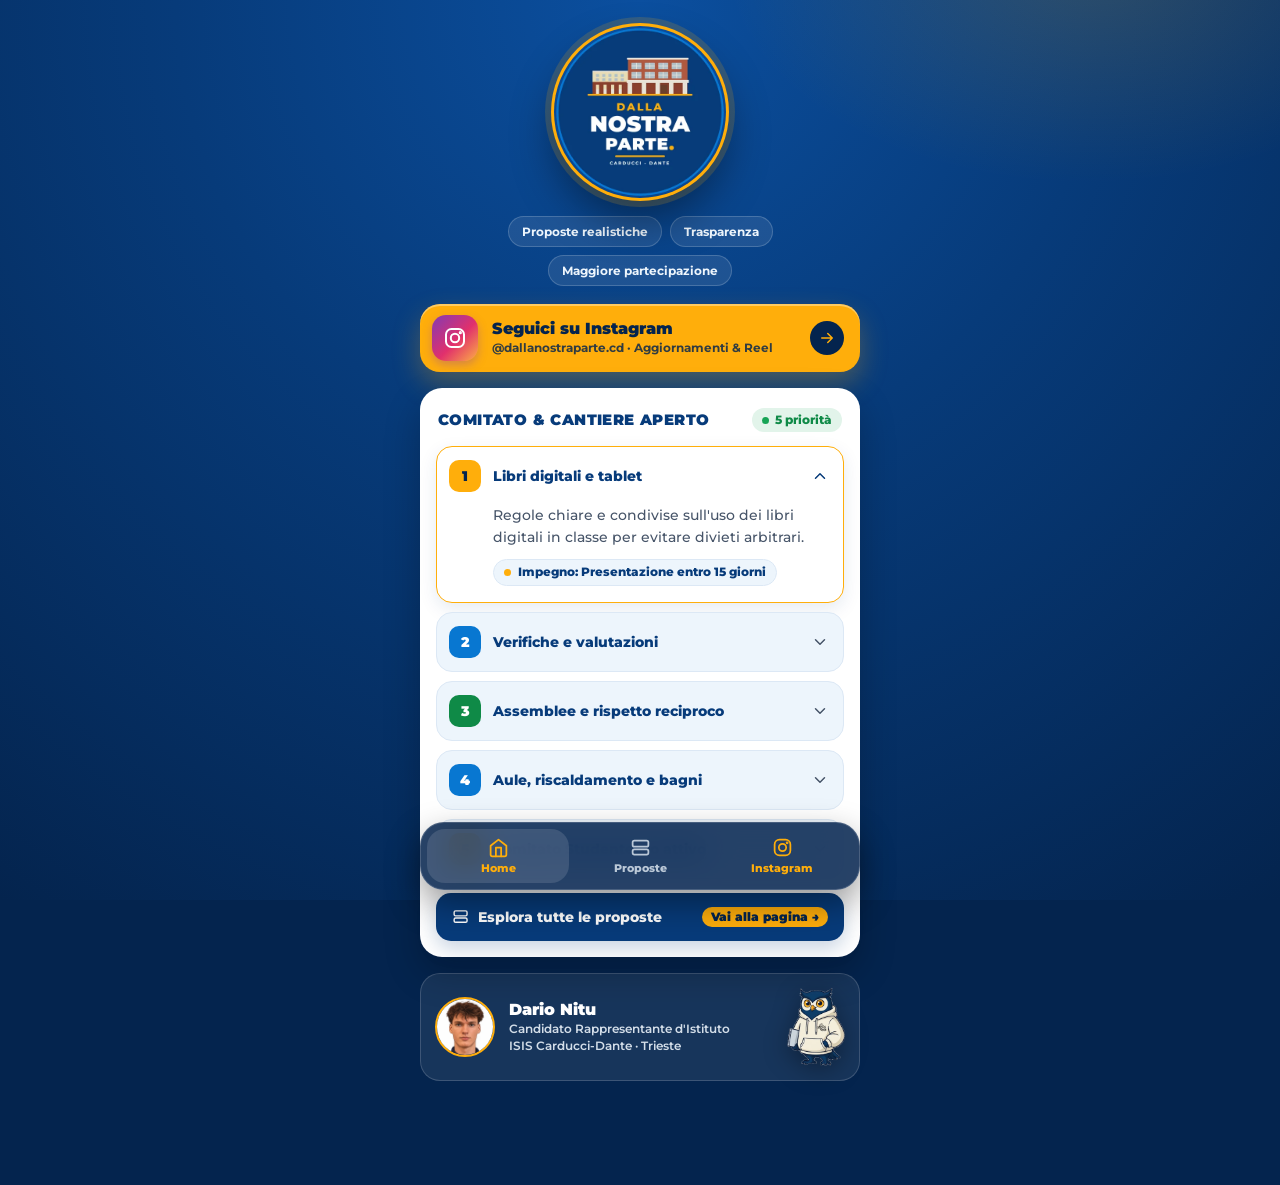
==== index.html @ c75f78c1 "Separa la sezione Proposte in una pagina dedicata (proposte.html) con card e filtri" ====
<!DOCTYPE html>
<html lang="it">
<head>
  <meta charset="UTF-8" />
  <meta name="viewport" content="width=device-width, initial-scale=1, viewport-fit=cover" />
  <meta name="theme-color" content="#073B7A" />
  <title>DALLA NOSTRA PARTE · Carducci-Dante</title>
  <meta name="description" content="Dalla Nostra Parte · Dario Nitu — ISIS Carducci-Dante Trieste" />
  <link rel="icon" type="image/png" href="assets/favicon-64.png" />
  <link rel="apple-touch-icon" href="assets/apple-touch-icon.png" />
  <link rel="preload" as="image" href="assets/logo-440.webp" type="image/webp" />
  <link rel="preconnect" href="https://fonts.googleapis.com">
  <link rel="preconnect" href="https://fonts.gstatic.com" crossorigin>
  <link href="https://fonts.googleapis.com/css2?family=Montserrat:wght@500;600;700;800;900&display=swap" rel="stylesheet">
  <style>
    :root {
      --navy: #073B7A;
      --navy-dark: #04244E;
      --blue: #0877D1;
      --gold: #FFAE0B;
      --green: #16A455;
      --green-deep: #0F8A47;
      --alice: #EDF5FC;
      --white: #FFFFFF;
      --text: #0F172A;
      --muted: #475569;
      --border: #DCE8F5;
      --radius: 22px;
      --ease: cubic-bezier(.2, .8, .2, 1);
    }

    * {
      box-sizing: border-box;
      margin: 0;
      padding: 0;
      -webkit-tap-highlight-color: transparent;
    }

    html {
      -webkit-text-size-adjust: 100%;
      scroll-behavior: smooth;
    }

    body {
      font-family: 'Montserrat', -apple-system, BlinkMacSystemFont, 'Segoe UI', sans-serif;
      background-color: var(--navy-dark);
      background-image:
        radial-gradient(520px 320px at 85% -40px, rgba(255, 174, 11, .16), transparent 70%),
        radial-gradient(circle at 50% 0%, #0B4F9F 0%, var(--navy) 42%, var(--navy-dark) 100%);
      background-attachment: fixed;
      color: var(--text);
      min-height: 100vh;
      min-height: 100dvh;
      display: flex;
      justify-content: center;
      padding:
        calc(22px + env(safe-area-inset-top))
        calc(16px + env(safe-area-inset-right))
        calc(104px + env(safe-area-inset-bottom))
        calc(16px + env(safe-area-inset-left));
    }

    .sr-only {
      position: absolute;
      width: 1px;
      height: 1px;
      overflow: hidden;
      clip: rect(0 0 0 0);
      white-space: nowrap;
    }

    :focus-visible {
      outline: 3px solid var(--gold);
      outline-offset: 3px;
    }

    svg.i {
      width: 1.25em;
      height: 1.25em;
      flex-shrink: 0;
      fill: none;
      stroke: currentColor;
      stroke-width: 2;
      stroke-linecap: round;
      stroke-linejoin: round;
    }

    .shell {
      width: 100%;
      max-width: 440px;
      display: flex;
      flex-direction: column;
      gap: 16px;
    }

    .reveal {
      opacity: 1;
      transform: none;
    }

    /* ───────── 1. HERO ───────── */
    .hero {
      text-align: center;
      color: var(--white);
      padding: 4px 0 2px;
    }

    .logo-wrap {
      position: relative;
      width: 172px;
      height: 172px;
      margin: 0 auto 18px;
      border-radius: 50%;
      box-shadow:
        0 0 0 3px var(--gold),
        0 0 0 9px rgba(255, 174, 11, .16),
        0 22px 44px rgba(0, 0, 0, .42);
    }

    .logo-wrap img {
      width: 100%;
      height: 100%;
      display: block;
      border-radius: 50%;
    }

    .pills {
      display: flex;
      flex-wrap: wrap;
      justify-content: center;
      gap: 8px;
    }

    .pill {
      font-size: .78rem;
      font-weight: 700;
      color: var(--alice);
      padding: 7px 13px;
      border-radius: 99px;
      background: rgba(255, 255, 255, .09);
      border: 1px solid rgba(255, 255, 255, .18);
    }

    /* ───────── 2. CTA INSTAGRAM ───────── */
    .btn-instagram {
      display: flex;
      align-items: center;
      gap: 14px;
      min-height: 68px;
      padding: 10px 16px 10px 12px;
      background: var(--gold);
      color: var(--navy-dark);
      text-decoration: none;
      border-radius: 20px;
      box-shadow: 0 12px 28px rgba(255, 174, 11, .28), 0 2px 0 rgba(255, 255, 255, .35) inset;
      transition: transform .15s var(--ease), box-shadow .15s;
    }

    .btn-instagram:active {
      transform: scale(.975);
      box-shadow: 0 6px 16px rgba(255, 174, 11, .25);
    }

    .ig-tile {
      width: 46px;
      height: 46px;
      border-radius: 14px;
      display: grid;
      place-items: center;
      color: var(--white);
      background: linear-gradient(135deg, #833AB4 0%, #E1306C 55%, #FCAF45 100%);
      box-shadow: 0 4px 10px rgba(131, 58, 180, .35);
      flex-shrink: 0;
    }

    .ig-tile svg { width: 24px; height: 24px; }

    .ig-text { flex: 1; min-width: 0; }

    .ig-text strong {
      display: block;
      font-size: 1rem;
      font-weight: 900;
      line-height: 1.15;
    }

    .ig-text span {
      display: block;
      margin-top: 2px;
      font-size: .78rem;
      font-weight: 700;
      line-height: 1.3;
      opacity: .82;
    }

    .ig-arrow {
      width: 34px;
      height: 34px;
      border-radius: 50%;
      background: var(--navy-dark);
      color: var(--gold);
      display: grid;
      place-items: center;
      flex-shrink: 0;
    }

    /* ───────── 3. CARD PRIORITÀ ───────── */
    .card {
      position: relative;
      background: var(--white);
      border-radius: var(--radius);
      padding: 20px 16px 16px;
      box-shadow: 0 16px 36px rgba(0, 0, 0, .24);
    }

    .card-header {
      display: flex;
      justify-content: space-between;
      align-items: center;
      gap: 10px;
      margin-bottom: 14px;
      padding: 0 2px;
    }

    .card-title {
      font-size: .95rem;
      font-weight: 900;
      color: var(--navy);
      text-transform: uppercase;
      letter-spacing: .4px;
      line-height: 1.2;
    }

    .live-pill {
      display: inline-flex;
      align-items: center;
      gap: 6px;
      font-size: .72rem;
      font-weight: 800;
      white-space: nowrap;
      background: rgba(22, 164, 85, .12);
      color: var(--green-deep);
      padding: 5px 10px;
      border-radius: 99px;
    }

    .live-pill::before {
      content: "";
      width: 7px;
      height: 7px;
      border-radius: 50%;
      background: var(--green);
      box-shadow: 0 0 0 0 rgba(22, 164, 85, .5);
      animation: pulse 2s infinite;
    }

    @keyframes pulse {
      70%  { box-shadow: 0 0 0 7px rgba(22, 164, 85, 0); }
      100% { box-shadow: 0 0 0 0 rgba(22, 164, 85, 0); }
    }

    /* ───────── ACCORDION PRIORITÀ ───────── */
    .item-list {
      display: flex;
      flex-direction: column;
      gap: 9px;
    }

    details.topic-item {
      --accent: var(--blue);
      --on: var(--white);
      background: var(--alice);
      border: 1.5px solid var(--border);
      border-radius: 16px;
      overflow: hidden;
      transition: background .2s, border-color .2s, box-shadow .2s;
    }

    details.topic-item.gold  { --accent: var(--gold);       --on: var(--navy-dark); }
    details.topic-item.green { --accent: var(--green-deep); --on: var(--white); }

    details.topic-item[open] {
      background: var(--white);
      border-color: var(--accent);
      box-shadow: 0 6px 18px rgba(7, 59, 122, .1);
    }

    summary.topic-summary {
      list-style: none;
      min-height: 58px;
      padding: 10px 14px 10px 12px;
      display: flex;
      align-items: center;
      gap: 12px;
      cursor: pointer;
      font-weight: 800;
      font-size: .9rem;
      line-height: 1.25;
      color: var(--navy);
      user-select: none;
    }

    summary.topic-summary::-webkit-details-marker { display: none; }

    .topic-num {
      width: 32px;
      height: 32px;
      border-radius: 10px;
      display: grid;
      place-items: center;
      flex-shrink: 0;
      font-size: .85rem;
      font-weight: 900;
      background: var(--accent);
      color: var(--on);
    }

    .topic-title { flex: 1; }

    .topic-chevron {
      width: 20px;
      height: 20px;
      color: var(--muted);
      transition: transform .25s var(--ease), color .2s;
    }

    details.topic-item[open] .topic-chevron {
      transform: rotate(180deg);
      color: var(--navy);
    }

    .topic-body {
      padding: 0 16px 16px 56px;
      font-size: .88rem;
      font-weight: 500;
      color: var(--muted);
      line-height: 1.55;
      animation: fade .3s var(--ease);
    }

    @keyframes fade {
      from { opacity: 0; transform: translateY(-4px); }
      to   { opacity: 1; transform: none; }
    }

    .topic-tag {
      display: inline-flex;
      align-items: center;
      gap: 7px;
      margin-top: 10px;
      font-size: .74rem;
      font-weight: 800;
      line-height: 1.3;
      color: var(--navy);
      background: var(--alice);
      border: 1px solid var(--border);
      padding: 5px 10px;
      border-radius: 99px;
    }

    .topic-tag::before {
      content: "";
      width: 7px;
      height: 7px;
      border-radius: 50%;
      background: var(--accent);
      flex-shrink: 0;
    }

    /* PULSANTE VERSO PAGINA PROPOSTE */
    .btn-all-proposals {
      display: flex;
      align-items: center;
      justify-content: space-between;
      gap: 10px;
      margin-top: 14px;
      padding: 14px 16px;
      background: var(--navy);
      color: var(--white);
      text-decoration: none;
      border-radius: 15px;
      font-size: .86rem;
      font-weight: 800;
      box-shadow: 0 8px 20px rgba(7, 59, 122, .22);
      transition: transform .15s var(--ease), background .15s;
    }

    .btn-all-proposals:active {
      transform: scale(.98);
      background: var(--blue);
    }

    .btn-all-proposals span {
      display: flex;
      align-items: center;
      gap: 9px;
    }

    .btn-all-proposals .badge-count {
      background: var(--gold);
      color: var(--navy-dark);
      font-size: .72rem;
      font-weight: 900;
      padding: 3px 9px;
      border-radius: 99px;
    }

    /* ───────── 4. SCHEDA CANDIDATO ───────── */
    .candidate {
      display: flex;
      align-items: center;
      gap: 14px;
      padding: 14px;
      color: var(--white);
      background: rgba(255, 255, 255, .08);
      border: 1px solid rgba(255, 255, 255, .16);
      border-radius: 20px;
    }

    .candidate .c-avatar {
      width: 60px;
      height: 60px;
      border-radius: 50%;
      object-fit: cover;
      border: 2.5px solid var(--gold);
      background: var(--alice);
      flex-shrink: 0;
    }

    .candidate .c-mascot {
      width: 58px;
      height: auto;
      border: none;
      background: transparent;
      filter: drop-shadow(0 6px 12px rgba(0, 0, 0, .35));
      flex-shrink: 0;
      margin-left: auto;
    }

    .candidate strong {
      display: block;
      font-size: 1rem;
      font-weight: 900;
    }

    .candidate span {
      display: block;
      margin-top: 2px;
      font-size: .78rem;
      font-weight: 600;
      line-height: 1.35;
      color: var(--alice);
      opacity: .88;
    }

    /* ───────── NAVIGAZIONE IN BASSO ───────── */
    .dock {
      position: fixed;
      left: 50%;
      bottom: calc(10px + env(safe-area-inset-bottom));
      transform: translateX(-50%);
      z-index: 10;
      width: min(calc(100% - 24px), 440px);
      display: grid;
      grid-template-columns: repeat(3, 1fr);
      padding: 6px;
      background: rgba(4, 36, 78, .86);
      -webkit-backdrop-filter: blur(16px) saturate(140%);
      backdrop-filter: blur(16px) saturate(140%);
      border: 1px solid rgba(255, 255, 255, .16);
      border-radius: 24px;
      box-shadow: 0 14px 34px rgba(0, 0, 0, .4);
    }

    .dock a {
      display: flex;
      flex-direction: column;
      align-items: center;
      justify-content: center;
      gap: 3px;
      min-height: 54px;
      border-radius: 18px;
      text-decoration: none;
      font-size: .7rem;
      font-weight: 800;
      color: rgba(237, 245, 252, .75);
      transition: color .2s, background .2s;
    }

    .dock a svg { width: 21px; height: 21px; }

    .dock a.active {
      color: var(--gold);
      background: rgba(255, 255, 255, .12);
    }

    .dock a.ext { color: var(--gold); }
  </style>
</head>
<body>

  <svg width="0" height="0" style="position:absolute" aria-hidden="true">
    <symbol id="i-ig" viewBox="0 0 24 24"><rect x="3" y="3" width="18" height="18" rx="5.5"/><circle cx="12" cy="12" r="4.2"/><circle cx="17.3" cy="6.7" r=".6" fill="currentColor"/></symbol>
    <symbol id="i-arrow" viewBox="0 0 24 24"><path d="M5 12h14M13 6l6 6-6 6"/></symbol>
    <symbol id="i-chev" viewBox="0 0 24 24"><path d="m6 9 6 6 6-6"/></symbol>
    <symbol id="i-home" viewBox="0 0 24 24"><path d="m3 10 9-7 9 7v10a2 2 0 0 1-2 2H5a2 2 0 0 1-2-2z"/><path d="M9 22V12h6v10"/></symbol>
    <symbol id="i-cards" viewBox="0 0 24 24"><rect x="3" y="4" width="18" height="7" rx="2"/><rect x="3" y="14" width="18" height="6" rx="2"/></symbol>
  </svg>

  <main class="shell">

    <!-- 1. HERO -->
    <header class="hero reveal">
      <h1 class="sr-only">Dalla Nostra Parte · ISIS Carducci-Dante, Trieste</h1>
      <div class="logo-wrap">
        <img src="assets/logo-440.webp" width="172" height="172" fetchpriority="high" alt="Logo Dalla Nostra Parte — Carducci-Dante" />
      </div>
      <div class="pills" aria-label="I nostri valori">
        <span class="pill">Proposte realistiche</span>
        <span class="pill">Trasparenza</span>
        <span class="pill">Maggiore partecipazione</span>
      </div>
    </header>

    <!-- 2. INSTAGRAM -->
    <a href="https://www.instagram.com/dallanostraparte.cd/" target="_blank" rel="noopener" class="btn-instagram js-ig-link reveal">
      <span class="ig-tile"><svg class="i" aria-hidden="true"><use href="#i-ig"/></svg></span>
      <span class="ig-text">
        <strong>Seguici su Instagram</strong>
        <span id="ig-handle-label">@dallanostraparte.cd · Aggiornamenti &amp; Reel</span>
      </span>
      <span class="ig-arrow"><svg class="i" aria-hidden="true" style="width:18px;height:18px"><use href="#i-arrow"/></svg></span>
    </a>

    <!-- 3. COMITATO & CANTIERE APERTO -->
    <section class="card reveal" id="cantiere" aria-labelledby="t-cantiere">
      <div class="card-header">
        <h2 class="card-title" id="t-cantiere">Comitato &amp; Cantiere Aperto</h2>
        <span class="live-pill">5 priorità</span>
      </div>

      <div class="item-list">
        <details class="topic-item gold" name="priorita" open>
          <summary class="topic-summary">
            <span class="topic-num">1</span>
            <span class="topic-title">Libri digitali e tablet</span>
            <svg class="i topic-chevron" aria-hidden="true"><use href="#i-chev"/></svg>
          </summary>
          <div class="topic-body">
            Regole chiare e condivise sull'uso dei libri digitali in classe per evitare divieti arbitrari.
            <div><span class="topic-tag">Impegno: Presentazione entro 15 giorni</span></div>
          </div>
        </details>

        <details class="topic-item" name="priorita">
          <summary class="topic-summary">
            <span class="topic-num">2</span>
            <span class="topic-title">Verifiche e valutazioni</span>
            <svg class="i topic-chevron" aria-hidden="true"><use href="#i-chev"/></svg>
          </summary>
          <div class="topic-body">
            Chiarezza sulle griglie di valutazione e confronto per evitare concentrazioni eccessive di verifiche.
            <div><span class="topic-tag">Stato: Raccolta segnalazioni classi</span></div>
          </div>
        </details>

        <details class="topic-item green" name="priorita">
          <summary class="topic-summary">
            <span class="topic-num">3</span>
            <span class="topic-title">Assemblee e rispetto reciproco</span>
            <svg class="i topic-chevron" aria-hidden="true"><use href="#i-chev"/></svg>
          </summary>
          <div class="topic-body">
            Assemblee effettive e provvedimenti sempre motivati e proporzionati, senza reazioni eccessive.
            <div><span class="topic-tag">Stato: Linea operativa pronta</span></div>
          </div>
        </details>

        <details class="topic-item" name="priorita">
          <summary class="topic-summary">
            <span class="topic-num">4</span>
            <span class="topic-title">Aule, riscaldamento e bagni</span>
            <svg class="i topic-chevron" aria-hidden="true"><use href="#i-chev"/></svg>
          </summary>
          <div class="topic-body">
            Tracciamento pubblico per piano e aula dei problemi strutturali con data di invio e risposta ricevuta.
            <div><span class="topic-tag">Stato: Monitoraggio aperto</span></div>
          </div>
        </details>

        <details class="topic-item gold" name="priorita">
          <summary class="topic-summary">
            <span class="topic-num">5</span>
            <span class="topic-title">Comitato Studentesco attivo</span>
            <svg class="i topic-chevron" aria-hidden="true"><use href="#i-chev"/></svg>
          </summary>
          <div class="topic-body">
            Confronto periodico con i rappresentanti di classe, resoconti sintetici dopo ogni riunione e proposte fattibili.
            <div><span class="topic-tag">Metodo: Raccolta → Verifica → Risultato</span></div>
          </div>
        </details>
      </div>

      <!-- PULSANTE VERSO LA PAGINA DEDICATA PROPOSTE -->
      <a href="proposte.html" class="btn-all-proposals">
        <span>
          <svg class="i" aria-hidden="true"><use href="#i-cards"/></svg>
          Esplora tutte le proposte
        </span>
        <span class="badge-count">Vai alla pagina →</span>
      </a>
    </section>

    <!-- 4. CANDIDATO & MASCOTTE -->
    <footer class="candidate reveal">
      <img class="c-avatar" src="assets/dario-avatar.webp" width="60" height="60" alt="Dario Nitu" loading="lazy" />
      <div>
        <strong>Dario Nitu</strong>
        <span>Candidato Rappresentante d'Istituto<br>ISIS Carducci-Dante · Trieste</span>
      </div>
      <img class="c-mascot" src="assets/civetta-360.webp" width="54" height="72" alt="Mascotte Civetta Carducci-Dante" />
    </footer>

  </main>

  <!-- NAVIGAZIONE IN BASSO -->
  <nav class="dock" id="dock" aria-label="Navigazione rapida">
    <a href="index.html" class="active">
      <svg class="i" aria-hidden="true"><use href="#i-home"/></svg>Home
    </a>
    <a href="proposte.html">
      <svg class="i" aria-hidden="true"><use href="#i-cards"/></svg>Proposte
    </a>
    <a href="https://www.instagram.com/dallanostraparte.cd/" target="_blank" rel="noopener" class="ext js-ig-link">
      <svg class="i" aria-hidden="true"><use href="#i-ig"/></svg>Instagram
    </a>
  </nav>

  <script>
    const CONFIG = {
      instagramHandle: "@dallanostraparte.cd",
      instagramUrl: "https://www.instagram.com/dallanostraparte.cd/"
    };

    document.querySelectorAll(".js-ig-link").forEach(a => a.href = CONFIG.instagramUrl);
    document.getElementById("ig-handle-label").textContent = CONFIG.instagramHandle + " · Aggiornamenti & Reel";

    // Reindirizzamento automatico da QR code (?to=ig | ?to=proposte | ?to=cantiere)
    const params = new URLSearchParams(window.location.search);
    const to = (params.get("to") || params.get("qr") || "").toLowerCase();
    if (to === "ig" || to === "instagram") {
      window.location.replace(CONFIG.instagramUrl);
    } else if (to === "proposte" || to === "programma") {
      window.location.replace("proposte.html");
    } else if (to === "cantiere") {
      window.addEventListener("load", () => {
        document.getElementById("cantiere")?.scrollIntoView({ behavior: "smooth" });
      });
    }
  </script>
</body>
</html>
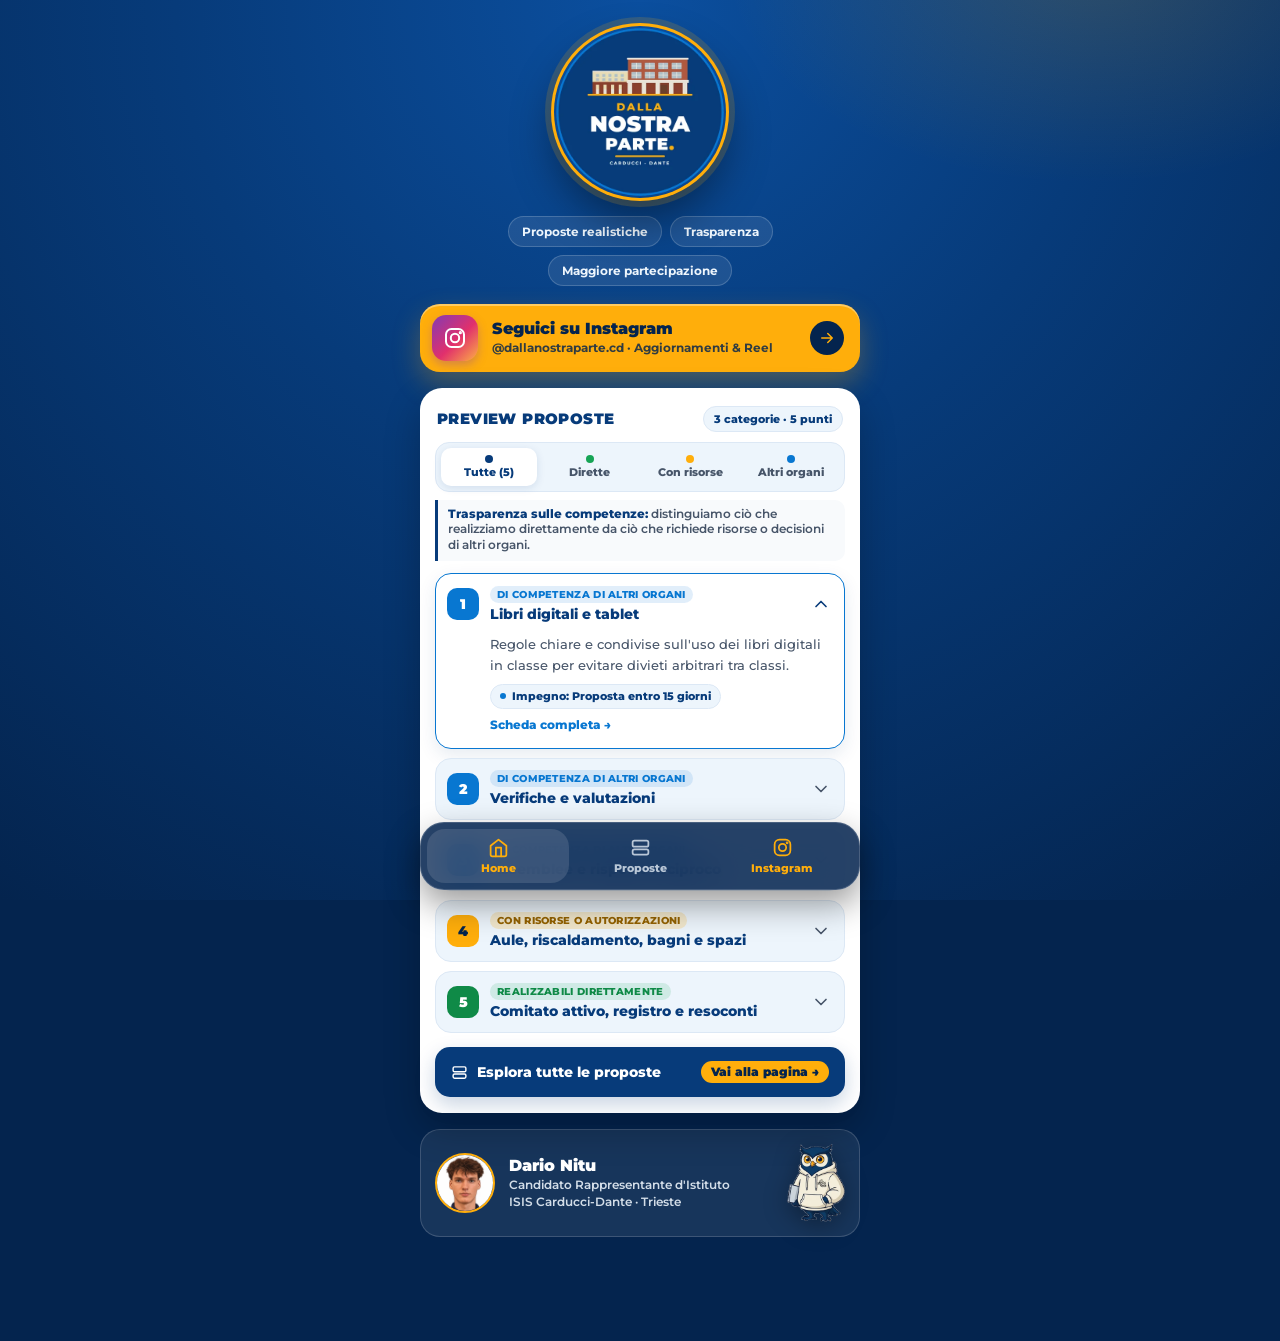
==== commit 881430ae: "Sistema di preview proposte con le 3 categorie del Google Docs (Realizzabili direttamente, Con risor" ====
--- a/index.html
+++ b/index.html
@@ -18,6 +18,7 @@
       --navy-dark: #04244E;
       --blue: #0877D1;
       --gold: #FFAE0B;
+      --gold-deep: #946200;
       --green: #16A455;
       --green-deep: #0F8A47;
       --alice: #EDF5FC;
@@ -204,12 +205,12 @@
       flex-shrink: 0;
     }
 
-    /* ───────── 3. CARD PRIORITÀ ───────── */
+    /* ───────── 3. CARD PREVIEW PROPOSTE & 3 CATEGORIE ───────── */
     .card {
       position: relative;
       background: var(--white);
       border-radius: var(--radius);
-      padding: 20px 16px 16px;
+      padding: 18px 15px 16px;
       box-shadow: 0 16px 36px rgba(0, 0, 0, .24);
     }
 
@@ -218,7 +219,7 @@
       justify-content: space-between;
       align-items: center;
       gap: 10px;
-      margin-bottom: 14px;
+      margin-bottom: 10px;
       padding: 0 2px;
     }
 
@@ -235,31 +236,83 @@
       display: inline-flex;
       align-items: center;
       gap: 6px;
-      font-size: .72rem;
+      font-size: .71rem;
       font-weight: 800;
       white-space: nowrap;
-      background: rgba(22, 164, 85, .12);
-      color: var(--green-deep);
+      background: var(--alice);
+      color: var(--navy);
       padding: 5px 10px;
       border-radius: 99px;
-    }
-
-    .live-pill::before {
-      content: "";
-      width: 7px;
-      height: 7px;
+      border: 1px solid var(--border);
+    }
+
+    /* FILTRI 3 CATEGORIE GOOGLE DOCS IN HOME */
+    .cat-tabs {
+      display: grid;
+      grid-template-columns: repeat(4, 1fr);
+      gap: 5px;
+      background: var(--alice);
+      padding: 5px;
+      border-radius: 14px;
+      border: 1px solid var(--border);
+      margin-bottom: 8px;
+    }
+
+    .cat-tab {
+      appearance: none;
+      border: none;
+      background: transparent;
+      font-family: inherit;
+      font-size: .68rem;
+      font-weight: 800;
+      color: var(--muted);
+      padding: 7px 4px;
+      border-radius: 10px;
+      cursor: pointer;
+      display: flex;
+      flex-direction: column;
+      align-items: center;
+      gap: 3px;
+      line-height: 1.15;
+      text-align: center;
+      transition: all .15s;
+    }
+
+    .cat-dot {
+      width: 8px;
+      height: 8px;
       border-radius: 50%;
-      background: var(--green);
-      box-shadow: 0 0 0 0 rgba(22, 164, 85, .5);
-      animation: pulse 2s infinite;
-    }
-
-    @keyframes pulse {
-      70%  { box-shadow: 0 0 0 7px rgba(22, 164, 85, 0); }
-      100% { box-shadow: 0 0 0 0 rgba(22, 164, 85, 0); }
-    }
-
-    /* ───────── ACCORDION PRIORITÀ ───────── */
+    }
+
+    .cat-dot.all   { background: var(--navy); }
+    .cat-dot.dir   { background: var(--green); }
+    .cat-dot.ris   { background: var(--gold); }
+    .cat-dot.org   { background: var(--blue); }
+
+    .cat-tab.active {
+      background: var(--white);
+      color: var(--navy);
+      box-shadow: 0 2px 8px rgba(7, 59, 122, .12);
+    }
+
+    .cat-helper {
+      font-size: .74rem;
+      font-weight: 600;
+      color: var(--muted);
+      background: #F8FAFC;
+      border-left: 3px solid var(--navy);
+      padding: 7px 10px;
+      border-radius: 0 10px 10px 0;
+      margin-bottom: 12px;
+      line-height: 1.35;
+    }
+
+    .cat-helper strong {
+      color: var(--navy);
+      font-weight: 800;
+    }
+
+    /* ───────── ACCORDION PREVIEW PROPOSTE ───────── */
     .item-list {
       display: flex;
       flex-direction: column;
@@ -269,6 +322,8 @@
     details.topic-item {
       --accent: var(--blue);
       --on: var(--white);
+      --badge-bg: rgba(8, 119, 209, .12);
+      --badge-fg: var(--blue);
       background: var(--alice);
       border: 1.5px solid var(--border);
       border-radius: 16px;
@@ -276,8 +331,19 @@
       transition: background .2s, border-color .2s, box-shadow .2s;
     }
 
-    details.topic-item.gold  { --accent: var(--gold);       --on: var(--navy-dark); }
-    details.topic-item.green { --accent: var(--green-deep); --on: var(--white); }
+    details.topic-item.gold {
+      --accent: var(--gold);
+      --on: var(--navy-dark);
+      --badge-bg: rgba(255, 174, 11, .2);
+      --badge-fg: var(--gold-deep);
+    }
+
+    details.topic-item.green {
+      --accent: var(--green-deep);
+      --on: var(--white);
+      --badge-bg: rgba(22, 164, 85, .14);
+      --badge-fg: var(--green-deep);
+    }
 
     details.topic-item[open] {
       background: var(--white);
@@ -287,16 +353,12 @@
 
     summary.topic-summary {
       list-style: none;
-      min-height: 58px;
-      padding: 10px 14px 10px 12px;
-      display: flex;
-      align-items: center;
-      gap: 12px;
+      min-height: 60px;
+      padding: 10px 13px 10px 11px;
+      display: flex;
+      align-items: center;
+      gap: 11px;
       cursor: pointer;
-      font-weight: 800;
-      font-size: .9rem;
-      line-height: 1.25;
-      color: var(--navy);
       user-select: none;
     }
 
@@ -315,7 +377,32 @@
       color: var(--on);
     }
 
-    .topic-title { flex: 1; }
+    .topic-head {
+      flex: 1;
+      min-width: 0;
+      display: flex;
+      flex-direction: column;
+      gap: 3px;
+    }
+
+    .topic-cat-badge {
+      align-self: flex-start;
+      font-size: .64rem;
+      font-weight: 800;
+      text-transform: uppercase;
+      letter-spacing: .3px;
+      padding: 2px 7px;
+      border-radius: 99px;
+      background: var(--badge-bg);
+      color: var(--badge-fg);
+    }
+
+    .topic-title {
+      font-weight: 800;
+      font-size: .88rem;
+      line-height: 1.22;
+      color: var(--navy);
+    }
 
     .topic-chevron {
       width: 20px;
@@ -330,41 +417,50 @@
     }
 
     .topic-body {
-      padding: 0 16px 16px 56px;
-      font-size: .88rem;
+      padding: 0 14px 14px 54px;
+      font-size: .84rem;
       font-weight: 500;
       color: var(--muted);
-      line-height: 1.55;
-      animation: fade .3s var(--ease);
-    }
-
-    @keyframes fade {
-      from { opacity: 0; transform: translateY(-4px); }
-      to   { opacity: 1; transform: none; }
+      line-height: 1.5;
+    }
+
+    .topic-foot {
+      display: flex;
+      align-items: center;
+      justify-content: space-between;
+      flex-wrap: wrap;
+      gap: 8px;
+      margin-top: 9px;
     }
 
     .topic-tag {
       display: inline-flex;
       align-items: center;
-      gap: 7px;
-      margin-top: 10px;
-      font-size: .74rem;
+      gap: 6px;
+      font-size: .71rem;
       font-weight: 800;
       line-height: 1.3;
       color: var(--navy);
       background: var(--alice);
       border: 1px solid var(--border);
-      padding: 5px 10px;
+      padding: 4px 9px;
       border-radius: 99px;
     }
 
     .topic-tag::before {
       content: "";
-      width: 7px;
-      height: 7px;
+      width: 6px;
+      height: 6px;
       border-radius: 50%;
       background: var(--accent);
       flex-shrink: 0;
+    }
+
+    .topic-more {
+      font-size: .73rem;
+      font-weight: 800;
+      color: var(--blue);
+      text-decoration: none;
     }
 
     /* PULSANTE VERSO PAGINA PROPOSTE */
@@ -379,7 +475,7 @@
       color: var(--white);
       text-decoration: none;
       border-radius: 15px;
-      font-size: .86rem;
+      font-size: .85rem;
       font-weight: 800;
       box-shadow: 0 8px 20px rgba(7, 59, 122, .22);
       transition: transform .15s var(--ease), background .15s;
@@ -401,8 +497,9 @@
       color: var(--navy-dark);
       font-size: .72rem;
       font-weight: 900;
-      padding: 3px 9px;
+      padding: 4px 10px;
       border-radius: 99px;
+      white-space: nowrap;
     }
 
     /* ───────── 4. SCHEDA CANDIDATO ───────── */
@@ -532,71 +629,130 @@
       <span class="ig-arrow"><svg class="i" aria-hidden="true" style="width:18px;height:18px"><use href="#i-arrow"/></svg></span>
     </a>
 
-    <!-- 3. COMITATO & CANTIERE APERTO -->
+    <!-- 3. PREVIEW PROPOSTE DIVISE NELLE 3 CATEGORIE -->
     <section class="card reveal" id="cantiere" aria-labelledby="t-cantiere">
       <div class="card-header">
-        <h2 class="card-title" id="t-cantiere">Comitato &amp; Cantiere Aperto</h2>
-        <span class="live-pill">5 priorità</span>
+        <h2 class="card-title" id="t-cantiere">Preview Proposte</h2>
+        <span class="live-pill">3 categorie · 5 punti</span>
       </div>
 
-      <div class="item-list">
-        <details class="topic-item gold" name="priorita" open>
+      <!-- SELETTORE 3 CATEGORIE DEL GOOGLE DOCS -->
+      <div class="cat-tabs" role="tablist" aria-label="Filtra per categoria di competenza">
+        <button class="cat-tab active" onclick="filterHome('all', this)">
+          <span class="cat-dot all"></span>
+          Tutte (5)
+        </button>
+        <button class="cat-tab" onclick="filterHome('dirette', this)">
+          <span class="cat-dot dir"></span>
+          Dirette
+        </button>
+        <button class="cat-tab" onclick="filterHome('risorse', this)">
+          <span class="cat-dot ris"></span>
+          Con risorse
+        </button>
+        <button class="cat-tab" onclick="filterHome('organi', this)">
+          <span class="cat-dot org"></span>
+          Altri organi
+        </button>
+      </div>
+
+      <div class="cat-helper" id="cat-helper-box">
+        <strong>Trasparenza sulle competenze:</strong> distinguiamo ciò che realizziamo direttamente da ciò che richiede risorse o decisioni di altri organi.
+      </div>
+
+      <div class="item-list" id="home-items">
+        <!-- 1. Altri organi -->
+        <details class="topic-item" data-cat="organi" name="priorita" open>
           <summary class="topic-summary">
             <span class="topic-num">1</span>
-            <span class="topic-title">Libri digitali e tablet</span>
+            <div class="topic-head">
+              <span class="topic-cat-badge">Di competenza di altri organi</span>
+              <span class="topic-title">Libri digitali e tablet</span>
+            </div>
             <svg class="i topic-chevron" aria-hidden="true"><use href="#i-chev"/></svg>
           </summary>
           <div class="topic-body">
-            Regole chiare e condivise sull'uso dei libri digitali in classe per evitare divieti arbitrari.
-            <div><span class="topic-tag">Impegno: Presentazione entro 15 giorni</span></div>
+            Regole chiare e condivise sull'uso dei libri digitali in classe per evitare divieti arbitrari tra classi.
+            <div class="topic-foot">
+              <span class="topic-tag">Impegno: Proposta entro 15 giorni</span>
+              <a href="proposte.html#p1" class="topic-more">Scheda completa →</a>
+            </div>
           </div>
         </details>
 
-        <details class="topic-item" name="priorita">
+        <!-- 2. Altri organi -->
+        <details class="topic-item" data-cat="organi" name="priorita">
           <summary class="topic-summary">
             <span class="topic-num">2</span>
-            <span class="topic-title">Verifiche e valutazioni</span>
+            <div class="topic-head">
+              <span class="topic-cat-badge">Di competenza di altri organi</span>
+              <span class="topic-title">Verifiche e valutazioni</span>
+            </div>
             <svg class="i topic-chevron" aria-hidden="true"><use href="#i-chev"/></svg>
           </summary>
           <div class="topic-body">
-            Chiarezza sulle griglie di valutazione e confronto per evitare concentrazioni eccessive di verifiche.
-            <div><span class="topic-tag">Stato: Raccolta segnalazioni classi</span></div>
+            Chiarezza sulle griglie di valutazione e confronto sul carico settimanale per evitare concentrazioni eccessive.
+            <div class="topic-foot">
+              <span class="topic-tag">Competenza: Presidenza / Docenti</span>
+              <a href="proposte.html#p2" class="topic-more">Scheda completa →</a>
+            </div>
           </div>
         </details>
 
-        <details class="topic-item green" name="priorita">
+        <!-- 3. Altri organi -->
+        <details class="topic-item" data-cat="organi" name="priorita">
           <summary class="topic-summary">
             <span class="topic-num">3</span>
-            <span class="topic-title">Assemblee e rispetto reciproco</span>
+            <div class="topic-head">
+              <span class="topic-cat-badge">Di competenza di altri organi</span>
+              <span class="topic-title">Assemblee e rispetto reciproco</span>
+            </div>
             <svg class="i topic-chevron" aria-hidden="true"><use href="#i-chev"/></svg>
           </summary>
           <div class="topic-body">
-            Assemblee effettive e provvedimenti sempre motivati e proporzionati, senza reazioni eccessive.
-            <div><span class="topic-tag">Stato: Linea operativa pronta</span></div>
+            Assemblee effettive e provvedimenti sempre chiari, motivati e proporzionati, senza reazioni sproporzionate.
+            <div class="topic-foot">
+              <span class="topic-tag">Competenza: Dirigenza / Referenti</span>
+              <a href="proposte.html#p3" class="topic-more">Scheda completa →</a>
+            </div>
           </div>
         </details>
 
-        <details class="topic-item" name="priorita">
+        <!-- 4. Con risorse o autorizzazioni -->
+        <details class="topic-item gold" data-cat="risorse" name="priorita">
           <summary class="topic-summary">
             <span class="topic-num">4</span>
-            <span class="topic-title">Aule, riscaldamento e bagni</span>
+            <div class="topic-head">
+              <span class="topic-cat-badge">Con risorse o autorizzazioni</span>
+              <span class="topic-title">Aule, riscaldamento, bagni e spazi</span>
+            </div>
             <svg class="i topic-chevron" aria-hidden="true"><use href="#i-chev"/></svg>
           </summary>
           <div class="topic-body">
-            Tracciamento pubblico per piano e aula dei problemi strutturali con data di invio e risposta ricevuta.
-            <div><span class="topic-tag">Stato: Monitoraggio aperto</span></div>
+            Monitoraggio per piano e aula di temperature, bagni e spazi comuni con verifica di fattibilità, costi e permessi.
+            <div class="topic-foot">
+              <span class="topic-tag">Ruolo: Richiesta + verifica esito</span>
+              <a href="proposte.html#p4" class="topic-more">Scheda completa →</a>
+            </div>
           </div>
         </details>
 
-        <details class="topic-item gold" name="priorita">
+        <!-- 5. Realizzabili direttamente -->
+        <details class="topic-item green" data-cat="dirette" name="priorita">
           <summary class="topic-summary">
             <span class="topic-num">5</span>
-            <span class="topic-title">Comitato Studentesco attivo</span>
+            <div class="topic-head">
+              <span class="topic-cat-badge">Realizzabili direttamente</span>
+              <span class="topic-title">Comitato attivo, registro e resoconti</span>
+            </div>
             <svg class="i topic-chevron" aria-hidden="true"><use href="#i-chev"/></svg>
           </summary>
           <div class="topic-body">
-            Confronto periodico con i rappresentanti di classe, resoconti sintetici dopo ogni riunione e proposte fattibili.
-            <div><span class="topic-tag">Metodo: Raccolta → Verifica → Risultato</span></div>
+            Confronto periodico con i rappresentanti di classe, raccolta segnalazioni, registro pubblico delle proposte e resoconti.
+            <div class="topic-foot">
+              <span class="topic-tag">Ruolo: Azione diretta nostra</span>
+              <a href="proposte.html#p5" class="topic-more">Scheda completa →</a>
+            </div>
           </div>
         </details>
       </div>
@@ -645,6 +801,31 @@
     document.querySelectorAll(".js-ig-link").forEach(a => a.href = CONFIG.instagramUrl);
     document.getElementById("ig-handle-label").textContent = CONFIG.instagramHandle + " · Aggiornamenti & Reel";
 
+    const CAT_HELPERS = {
+      all: "<strong>Trasparenza sulle competenze:</strong> distinguiamo ciò che realizziamo direttamente da ciò che richiede risorse o decisioni di altri organi.",
+      dirette: "🟢 <strong>Realizzabili direttamente:</strong> dipendono al 100% da noi (confronto classi, raccolta segnalazioni, registro proposte e resoconti).",
+      risorse: "🟡 <strong>Con risorse o autorizzazioni:</strong> prepariamo richieste concrete su aule, bagni, spazi e attività, verificando costi e permessi.",
+      organi: "🔵 <strong>Di competenza di altri organi:</strong> raccogliamo le esigenze degli studenti, le portiamo formalmente in Dirigenza/CdI e pubblichiamo le risposte."
+    };
+
+    function filterHome(cat, btn) {
+      document.querySelectorAll(".cat-tab").forEach(t => t.classList.remove("active"));
+      if (btn) btn.classList.add("active");
+
+      const helper = document.getElementById("cat-helper-box");
+      helper.innerHTML = CAT_HELPERS[cat] || CAT_HELPERS.all;
+
+      let firstShown = null;
+      document.querySelectorAll("#home-items details.topic-item").forEach(item => {
+        const show = (cat === "all" || item.dataset.cat === cat);
+        item.style.display = show ? "block" : "none";
+        if (show && !firstShown) firstShown = item;
+      });
+      if (cat !== "all" && firstShown) {
+        firstShown.open = true;
+      }
+    }
+
     // Reindirizzamento automatico da QR code (?to=ig | ?to=proposte | ?to=cantiere)
     const params = new URLSearchParams(window.location.search);
     const to = (params.get("to") || params.get("qr") || "").toLowerCase();
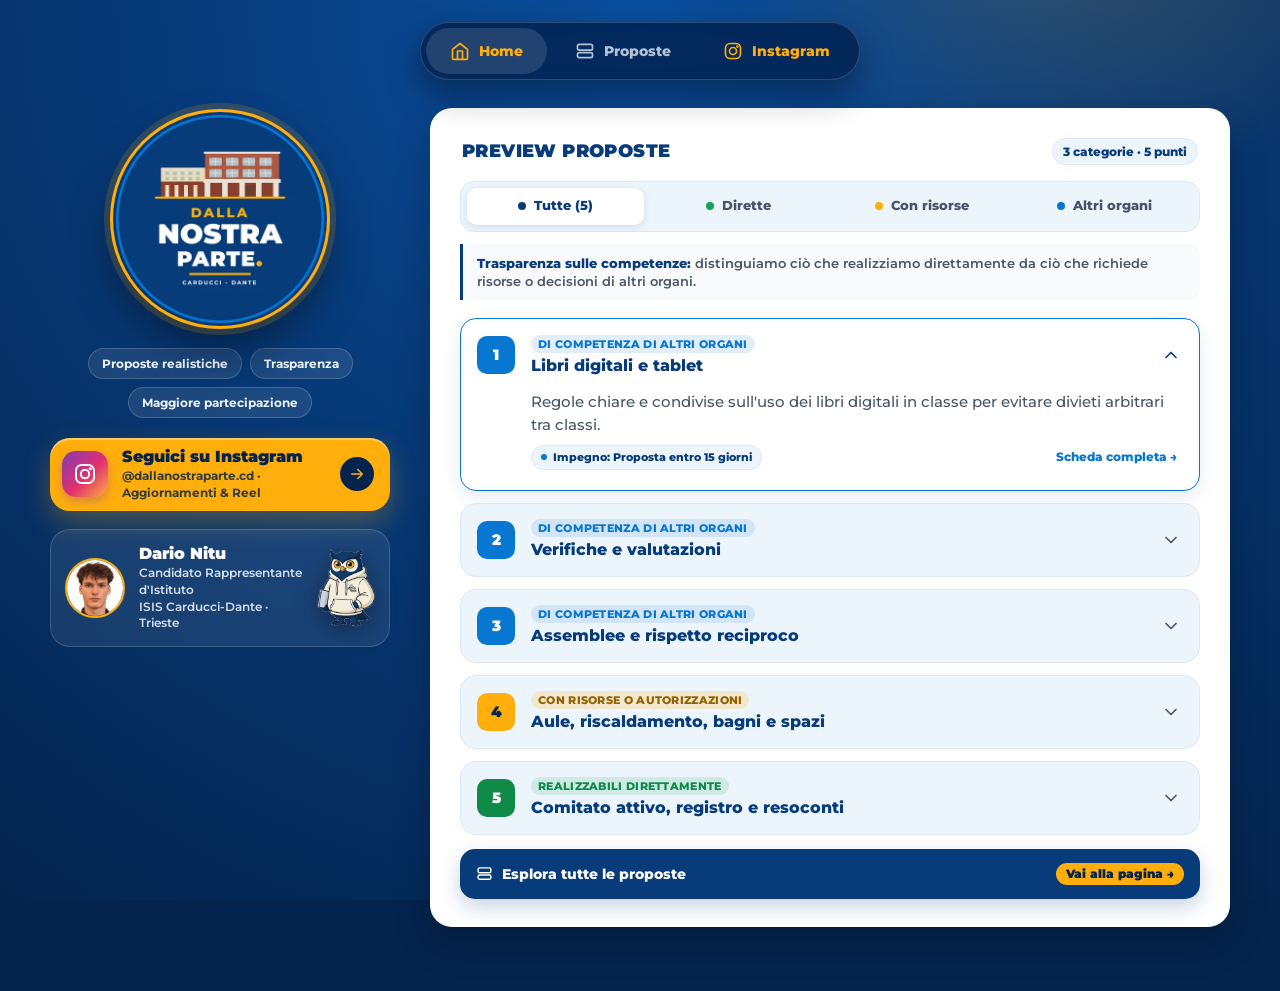
==== commit aea02566: "Layout desktop a due colonne per home e pagina proposte - Da 900px: colonna sinistra fissa (logo, In" ====
--- a/index.html
+++ b/index.html
@@ -592,6 +592,93 @@
     }
 
     .dock a.ext { color: var(--gold); }
+
+    /* ── LAYOUT: su telefono i wrapper sono trasparenti ── */
+    .side { display: contents; }
+    .candidate { order: 10; }
+
+    /* ── DESKTOP ── */
+    @media (min-width: 900px) {
+      body {
+        align-items: flex-start;
+        padding: 108px 40px 64px;
+      }
+
+      .shell {
+        max-width: 1180px;
+        display: grid;
+        grid-template-columns: 340px minmax(0, 1fr);
+        gap: 40px;
+        align-items: start;
+      }
+
+      .side {
+        display: flex;
+        flex-direction: column;
+        gap: 18px;
+        position: sticky;
+        top: 108px;
+      }
+
+      .candidate { order: 0; }
+      .logo-wrap { width: 214px; height: 214px; margin-bottom: 22px; }
+
+      .card { padding: 30px 30px 28px; }
+      .card-title { font-size: 1.15rem; }
+      .card-header { margin-bottom: 16px; }
+      .live-pill { font-size: .76rem; }
+
+      .cat-tabs { gap: 6px; padding: 6px; margin-bottom: 12px; }
+      .cat-tab { flex-direction: row; justify-content: center; gap: 8px; font-size: .8rem; padding: 11px 8px; }
+      .cat-helper { font-size: .84rem; padding: 10px 14px; margin-bottom: 18px; }
+
+      .item-list { gap: 12px; }
+      summary.topic-summary { min-height: 72px; padding: 12px 18px 12px 16px; gap: 16px; }
+      .topic-num { width: 38px; height: 38px; font-size: .95rem; }
+      .topic-title { font-size: 1.02rem; }
+      .topic-cat-badge { font-size: .68rem; }
+      .topic-body { font-size: .94rem; padding: 0 22px 20px 70px; max-width: 760px; }
+
+      /* barra di navigazione: in alto, al centro */
+      .dock {
+        top: 22px;
+        bottom: auto;
+        width: auto;
+        grid-template-columns: repeat(3, auto);
+        gap: 4px;
+        padding: 5px;
+        border-radius: 999px;
+      }
+
+      .dock a {
+        flex-direction: row;
+        gap: 9px;
+        min-height: 46px;
+        padding: 0 24px;
+        border-radius: 999px;
+        font-size: .86rem;
+      }
+
+      .dock a svg { width: 20px; height: 20px; }
+    }
+
+    /* portatili con poca altezza: colonna sinistra non fissa, logo più piccolo */
+    @media (min-width: 900px) and (max-height: 760px) {
+      .side { position: static; }
+      .logo-wrap { width: 170px; height: 170px; margin-bottom: 16px; }
+    }
+
+    @media (min-width: 1500px) {
+      .shell { max-width: 1320px; grid-template-columns: 380px minmax(0, 1fr); gap: 48px; }
+    }
+
+    /* interazioni solo con mouse */
+    @media (hover: hover) and (pointer: fine) {
+      .dock a:hover { color: var(--white); background: rgba(255, 255, 255, .09); }
+      .dock a.active:hover, .dock a.ext:hover { color: var(--gold); }
+      .candidate { transition: background .2s, border-color .2s; }
+      .candidate:hover { background: rgba(255, 255, 255, .12); border-color: rgba(255, 255, 255, .28); }
+    }
   </style>
 </head>
 <body>
@@ -605,6 +692,8 @@
   </svg>
 
   <main class="shell">
+
+    <div class="side">
 
     <!-- 1. HERO -->
     <header class="hero reveal">
@@ -628,6 +717,20 @@
       </span>
       <span class="ig-arrow"><svg class="i" aria-hidden="true" style="width:18px;height:18px"><use href="#i-arrow"/></svg></span>
     </a>
+
+    <!-- 4. CANDIDATO & MASCOTTE -->
+    <footer class="candidate reveal">
+      <img class="c-avatar" src="assets/dario-avatar.webp" width="60" height="60" alt="Dario Nitu" loading="lazy" />
+      <div>
+        <strong>Dario Nitu</strong>
+        <span>Candidato Rappresentante d'Istituto<br>ISIS Carducci-Dante · Trieste</span>
+      </div>
+      <img class="c-mascot" src="assets/civetta-360.webp" width="54" height="72" alt="Mascotte Civetta Carducci-Dante" />
+    </footer>
+
+    </div>
+
+    <div class="content">
 
     <!-- 3. PREVIEW PROPOSTE DIVISE NELLE 3 CATEGORIE -->
     <section class="card reveal" id="cantiere" aria-labelledby="t-cantiere">
@@ -767,15 +870,7 @@
       </a>
     </section>
 
-    <!-- 4. CANDIDATO & MASCOTTE -->
-    <footer class="candidate reveal">
-      <img class="c-avatar" src="assets/dario-avatar.webp" width="60" height="60" alt="Dario Nitu" loading="lazy" />
-      <div>
-        <strong>Dario Nitu</strong>
-        <span>Candidato Rappresentante d'Istituto<br>ISIS Carducci-Dante · Trieste</span>
-      </div>
-      <img class="c-mascot" src="assets/civetta-360.webp" width="54" height="72" alt="Mascotte Civetta Carducci-Dante" />
-    </footer>
+    </div>
 
   </main>
 
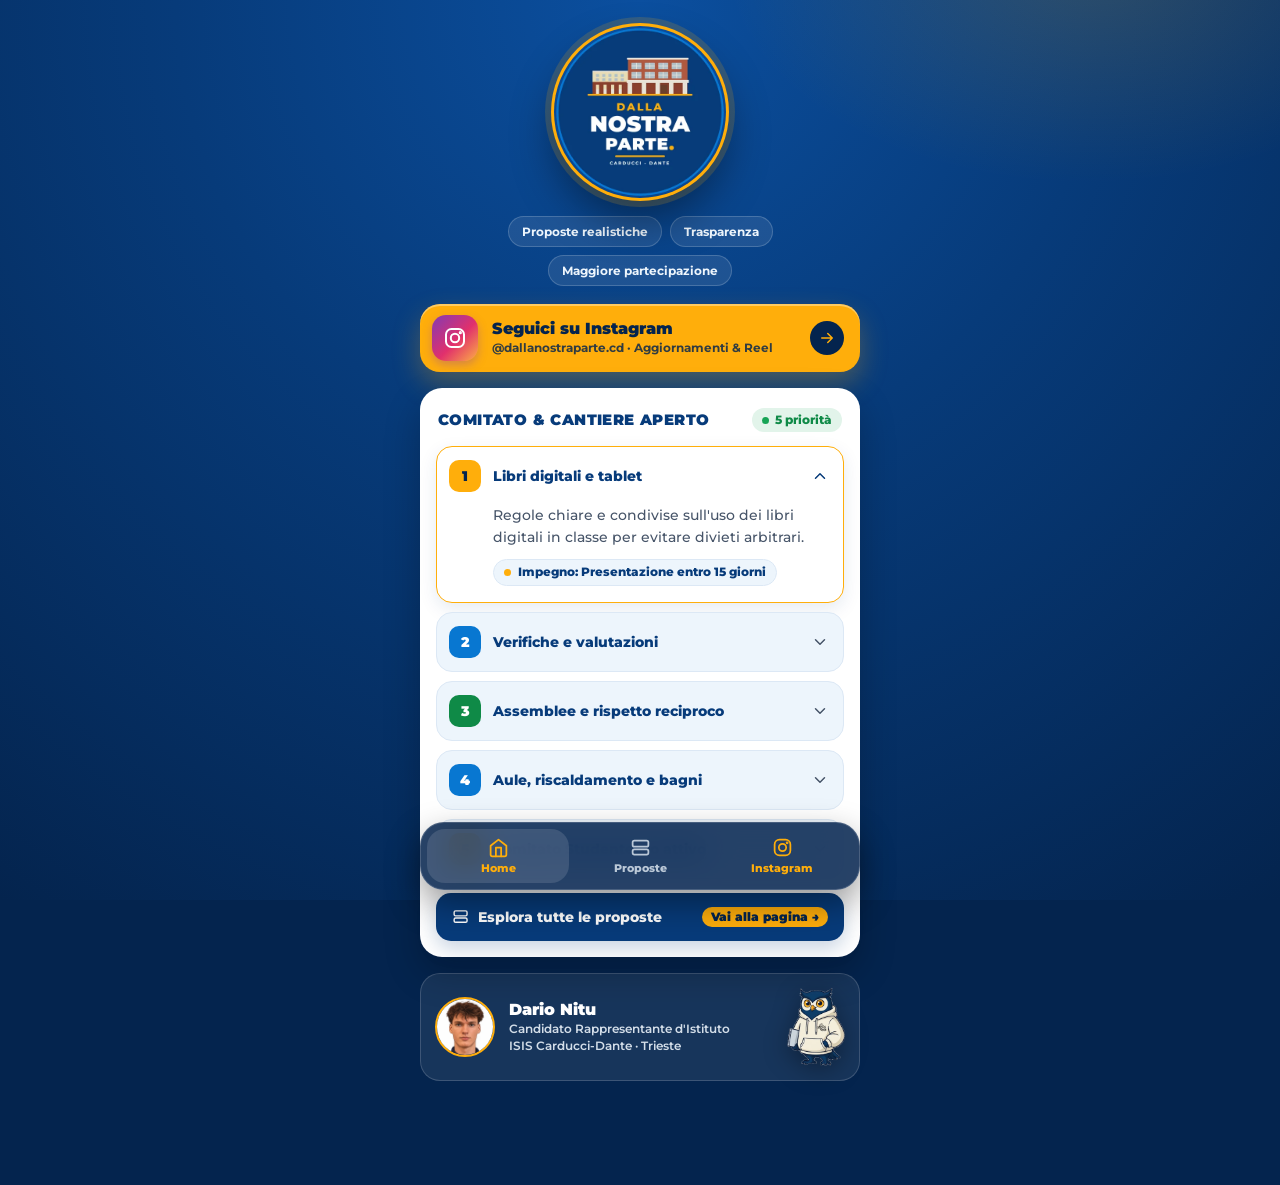
==== commit 01194c3f: "Rimosse categorie proposte da homepage, mantenuto layout ultra-clean" ====
--- a/index.html
+++ b/index.html
@@ -18,7 +18,7 @@
       --navy-dark: #04244E;
       --blue: #0877D1;
       --gold: #FFAE0B;
-      --gold-deep: #946200;
+      --gold-deep: #8F5B00;
       --green: #16A455;
       --green-deep: #0F8A47;
       --alice: #EDF5FC;
@@ -205,12 +205,12 @@
       flex-shrink: 0;
     }
 
-    /* ───────── 3. CARD PREVIEW PROPOSTE & 3 CATEGORIE ───────── */
+    /* ───────── 3. CARD PRIORITÀ ───────── */
     .card {
       position: relative;
       background: var(--white);
       border-radius: var(--radius);
-      padding: 18px 15px 16px;
+      padding: 20px 16px 16px;
       box-shadow: 0 16px 36px rgba(0, 0, 0, .24);
     }
 
@@ -219,7 +219,7 @@
       justify-content: space-between;
       align-items: center;
       gap: 10px;
-      margin-bottom: 10px;
+      margin-bottom: 14px;
       padding: 0 2px;
     }
 
@@ -236,83 +236,31 @@
       display: inline-flex;
       align-items: center;
       gap: 6px;
-      font-size: .71rem;
+      font-size: .72rem;
       font-weight: 800;
       white-space: nowrap;
-      background: var(--alice);
-      color: var(--navy);
+      background: rgba(22, 164, 85, .12);
+      color: var(--green-deep);
       padding: 5px 10px;
       border-radius: 99px;
-      border: 1px solid var(--border);
-    }
-
-    /* FILTRI 3 CATEGORIE GOOGLE DOCS IN HOME */
-    .cat-tabs {
-      display: grid;
-      grid-template-columns: repeat(4, 1fr);
-      gap: 5px;
-      background: var(--alice);
-      padding: 5px;
-      border-radius: 14px;
-      border: 1px solid var(--border);
-      margin-bottom: 8px;
-    }
-
-    .cat-tab {
-      appearance: none;
-      border: none;
-      background: transparent;
-      font-family: inherit;
-      font-size: .68rem;
-      font-weight: 800;
-      color: var(--muted);
-      padding: 7px 4px;
-      border-radius: 10px;
-      cursor: pointer;
-      display: flex;
-      flex-direction: column;
-      align-items: center;
-      gap: 3px;
-      line-height: 1.15;
-      text-align: center;
-      transition: all .15s;
-    }
-
-    .cat-dot {
-      width: 8px;
-      height: 8px;
+    }
+
+    .live-pill::before {
+      content: "";
+      width: 7px;
+      height: 7px;
       border-radius: 50%;
-    }
-
-    .cat-dot.all   { background: var(--navy); }
-    .cat-dot.dir   { background: var(--green); }
-    .cat-dot.ris   { background: var(--gold); }
-    .cat-dot.org   { background: var(--blue); }
-
-    .cat-tab.active {
-      background: var(--white);
-      color: var(--navy);
-      box-shadow: 0 2px 8px rgba(7, 59, 122, .12);
-    }
-
-    .cat-helper {
-      font-size: .74rem;
-      font-weight: 600;
-      color: var(--muted);
-      background: #F8FAFC;
-      border-left: 3px solid var(--navy);
-      padding: 7px 10px;
-      border-radius: 0 10px 10px 0;
-      margin-bottom: 12px;
-      line-height: 1.35;
-    }
-
-    .cat-helper strong {
-      color: var(--navy);
-      font-weight: 800;
-    }
-
-    /* ───────── ACCORDION PREVIEW PROPOSTE ───────── */
+      background: var(--green);
+      box-shadow: 0 0 0 0 rgba(22, 164, 85, .5);
+      animation: pulse 2s infinite;
+    }
+
+    @keyframes pulse {
+      70%  { box-shadow: 0 0 0 7px rgba(22, 164, 85, 0); }
+      100% { box-shadow: 0 0 0 0 rgba(22, 164, 85, 0); }
+    }
+
+    /* ───────── ACCORDION PRIORITÀ ───────── */
     .item-list {
       display: flex;
       flex-direction: column;
@@ -322,8 +270,6 @@
     details.topic-item {
       --accent: var(--blue);
       --on: var(--white);
-      --badge-bg: rgba(8, 119, 209, .12);
-      --badge-fg: var(--blue);
       background: var(--alice);
       border: 1.5px solid var(--border);
       border-radius: 16px;
@@ -331,19 +277,8 @@
       transition: background .2s, border-color .2s, box-shadow .2s;
     }
 
-    details.topic-item.gold {
-      --accent: var(--gold);
-      --on: var(--navy-dark);
-      --badge-bg: rgba(255, 174, 11, .2);
-      --badge-fg: var(--gold-deep);
-    }
-
-    details.topic-item.green {
-      --accent: var(--green-deep);
-      --on: var(--white);
-      --badge-bg: rgba(22, 164, 85, .14);
-      --badge-fg: var(--green-deep);
-    }
+    details.topic-item.gold  { --accent: var(--gold);       --on: var(--navy-dark); }
+    details.topic-item.green { --accent: var(--green-deep); --on: var(--white); }
 
     details.topic-item[open] {
       background: var(--white);
@@ -353,12 +288,16 @@
 
     summary.topic-summary {
       list-style: none;
-      min-height: 60px;
-      padding: 10px 13px 10px 11px;
-      display: flex;
-      align-items: center;
-      gap: 11px;
+      min-height: 58px;
+      padding: 10px 14px 10px 12px;
+      display: flex;
+      align-items: center;
+      gap: 12px;
       cursor: pointer;
+      font-weight: 800;
+      font-size: .9rem;
+      line-height: 1.25;
+      color: var(--navy);
       user-select: none;
     }
 
@@ -377,32 +316,7 @@
       color: var(--on);
     }
 
-    .topic-head {
-      flex: 1;
-      min-width: 0;
-      display: flex;
-      flex-direction: column;
-      gap: 3px;
-    }
-
-    .topic-cat-badge {
-      align-self: flex-start;
-      font-size: .64rem;
-      font-weight: 800;
-      text-transform: uppercase;
-      letter-spacing: .3px;
-      padding: 2px 7px;
-      border-radius: 99px;
-      background: var(--badge-bg);
-      color: var(--badge-fg);
-    }
-
-    .topic-title {
-      font-weight: 800;
-      font-size: .88rem;
-      line-height: 1.22;
-      color: var(--navy);
-    }
+    .topic-title { flex: 1; }
 
     .topic-chevron {
       width: 20px;
@@ -417,50 +331,41 @@
     }
 
     .topic-body {
-      padding: 0 14px 14px 54px;
-      font-size: .84rem;
+      padding: 0 16px 16px 56px;
+      font-size: .88rem;
       font-weight: 500;
       color: var(--muted);
-      line-height: 1.5;
-    }
-
-    .topic-foot {
-      display: flex;
-      align-items: center;
-      justify-content: space-between;
-      flex-wrap: wrap;
-      gap: 8px;
-      margin-top: 9px;
+      line-height: 1.55;
+      animation: fade .3s var(--ease);
+    }
+
+    @keyframes fade {
+      from { opacity: 0; transform: translateY(-4px); }
+      to   { opacity: 1; transform: none; }
     }
 
     .topic-tag {
       display: inline-flex;
       align-items: center;
-      gap: 6px;
-      font-size: .71rem;
+      gap: 7px;
+      margin-top: 10px;
+      font-size: .74rem;
       font-weight: 800;
       line-height: 1.3;
       color: var(--navy);
       background: var(--alice);
       border: 1px solid var(--border);
-      padding: 4px 9px;
+      padding: 5px 10px;
       border-radius: 99px;
     }
 
     .topic-tag::before {
       content: "";
-      width: 6px;
-      height: 6px;
+      width: 7px;
+      height: 7px;
       border-radius: 50%;
       background: var(--accent);
       flex-shrink: 0;
-    }
-
-    .topic-more {
-      font-size: .73rem;
-      font-weight: 800;
-      color: var(--blue);
-      text-decoration: none;
     }
 
     /* PULSANTE VERSO PAGINA PROPOSTE */
@@ -475,7 +380,7 @@
       color: var(--white);
       text-decoration: none;
       border-radius: 15px;
-      font-size: .85rem;
+      font-size: .86rem;
       font-weight: 800;
       box-shadow: 0 8px 20px rgba(7, 59, 122, .22);
       transition: transform .15s var(--ease), background .15s;
@@ -497,9 +402,8 @@
       color: var(--navy-dark);
       font-size: .72rem;
       font-weight: 900;
-      padding: 4px 10px;
+      padding: 3px 9px;
       border-radius: 99px;
-      white-space: nowrap;
     }
 
     /* ───────── 4. SCHEDA CANDIDATO ───────── */
@@ -592,93 +496,6 @@
     }
 
     .dock a.ext { color: var(--gold); }
-
-    /* ── LAYOUT: su telefono i wrapper sono trasparenti ── */
-    .side { display: contents; }
-    .candidate { order: 10; }
-
-    /* ── DESKTOP ── */
-    @media (min-width: 900px) {
-      body {
-        align-items: flex-start;
-        padding: 108px 40px 64px;
-      }
-
-      .shell {
-        max-width: 1180px;
-        display: grid;
-        grid-template-columns: 340px minmax(0, 1fr);
-        gap: 40px;
-        align-items: start;
-      }
-
-      .side {
-        display: flex;
-        flex-direction: column;
-        gap: 18px;
-        position: sticky;
-        top: 108px;
-      }
-
-      .candidate { order: 0; }
-      .logo-wrap { width: 214px; height: 214px; margin-bottom: 22px; }
-
-      .card { padding: 30px 30px 28px; }
-      .card-title { font-size: 1.15rem; }
-      .card-header { margin-bottom: 16px; }
-      .live-pill { font-size: .76rem; }
-
-      .cat-tabs { gap: 6px; padding: 6px; margin-bottom: 12px; }
-      .cat-tab { flex-direction: row; justify-content: center; gap: 8px; font-size: .8rem; padding: 11px 8px; }
-      .cat-helper { font-size: .84rem; padding: 10px 14px; margin-bottom: 18px; }
-
-      .item-list { gap: 12px; }
-      summary.topic-summary { min-height: 72px; padding: 12px 18px 12px 16px; gap: 16px; }
-      .topic-num { width: 38px; height: 38px; font-size: .95rem; }
-      .topic-title { font-size: 1.02rem; }
-      .topic-cat-badge { font-size: .68rem; }
-      .topic-body { font-size: .94rem; padding: 0 22px 20px 70px; max-width: 760px; }
-
-      /* barra di navigazione: in alto, al centro */
-      .dock {
-        top: 22px;
-        bottom: auto;
-        width: auto;
-        grid-template-columns: repeat(3, auto);
-        gap: 4px;
-        padding: 5px;
-        border-radius: 999px;
-      }
-
-      .dock a {
-        flex-direction: row;
-        gap: 9px;
-        min-height: 46px;
-        padding: 0 24px;
-        border-radius: 999px;
-        font-size: .86rem;
-      }
-
-      .dock a svg { width: 20px; height: 20px; }
-    }
-
-    /* portatili con poca altezza: colonna sinistra non fissa, logo più piccolo */
-    @media (min-width: 900px) and (max-height: 760px) {
-      .side { position: static; }
-      .logo-wrap { width: 170px; height: 170px; margin-bottom: 16px; }
-    }
-
-    @media (min-width: 1500px) {
-      .shell { max-width: 1320px; grid-template-columns: 380px minmax(0, 1fr); gap: 48px; }
-    }
-
-    /* interazioni solo con mouse */
-    @media (hover: hover) and (pointer: fine) {
-      .dock a:hover { color: var(--white); background: rgba(255, 255, 255, .09); }
-      .dock a.active:hover, .dock a.ext:hover { color: var(--gold); }
-      .candidate { transition: background .2s, border-color .2s; }
-      .candidate:hover { background: rgba(255, 255, 255, .12); border-color: rgba(255, 255, 255, .28); }
-    }
   </style>
 </head>
 <body>
@@ -692,8 +509,6 @@
   </svg>
 
   <main class="shell">
-
-    <div class="side">
 
     <!-- 1. HERO -->
     <header class="hero reveal">
@@ -718,6 +533,85 @@
       <span class="ig-arrow"><svg class="i" aria-hidden="true" style="width:18px;height:18px"><use href="#i-arrow"/></svg></span>
     </a>
 
+    <!-- 3. COMITATO & CANTIERE APERTO -->
+    <section class="card reveal" id="cantiere" aria-labelledby="t-cantiere">
+      <div class="card-header">
+        <h2 class="card-title" id="t-cantiere">Comitato &amp; Cantiere Aperto</h2>
+        <span class="live-pill">5 priorità</span>
+      </div>
+
+      <div class="item-list">
+        <details class="topic-item gold" name="priorita" open>
+          <summary class="topic-summary">
+            <span class="topic-num">1</span>
+            <span class="topic-title">Libri digitali e tablet</span>
+            <svg class="i topic-chevron" aria-hidden="true"><use href="#i-chev"/></svg>
+          </summary>
+          <div class="topic-body">
+            Regole chiare e condivise sull'uso dei libri digitali in classe per evitare divieti arbitrari.
+            <div><span class="topic-tag">Impegno: Presentazione entro 15 giorni</span></div>
+          </div>
+        </details>
+
+        <details class="topic-item" name="priorita">
+          <summary class="topic-summary">
+            <span class="topic-num">2</span>
+            <span class="topic-title">Verifiche e valutazioni</span>
+            <svg class="i topic-chevron" aria-hidden="true"><use href="#i-chev"/></svg>
+          </summary>
+          <div class="topic-body">
+            Chiarezza sulle griglie di valutazione e confronto per evitare concentrazioni eccessive di verifiche.
+            <div><span class="topic-tag">Stato: Raccolta segnalazioni classi</span></div>
+          </div>
+        </details>
+
+        <details class="topic-item green" name="priorita">
+          <summary class="topic-summary">
+            <span class="topic-num">3</span>
+            <span class="topic-title">Assemblee e rispetto reciproco</span>
+            <svg class="i topic-chevron" aria-hidden="true"><use href="#i-chev"/></svg>
+          </summary>
+          <div class="topic-body">
+            Assemblee effettive e provvedimenti sempre motivati e proporzionati, senza reazioni eccessive.
+            <div><span class="topic-tag">Stato: Linea operativa pronta</span></div>
+          </div>
+        </details>
+
+        <details class="topic-item" name="priorita">
+          <summary class="topic-summary">
+            <span class="topic-num">4</span>
+            <span class="topic-title">Aule, riscaldamento e bagni</span>
+            <svg class="i topic-chevron" aria-hidden="true"><use href="#i-chev"/></svg>
+          </summary>
+          <div class="topic-body">
+            Tracciamento pubblico per piano e aula dei problemi strutturali con data di invio e risposta ricevuta.
+            <div><span class="topic-tag">Stato: Monitoraggio aperto</span></div>
+          </div>
+        </details>
+
+        <details class="topic-item gold" name="priorita">
+          <summary class="topic-summary">
+            <span class="topic-num">5</span>
+            <span class="topic-title">Comitato Studentesco attivo</span>
+            <svg class="i topic-chevron" aria-hidden="true"><use href="#i-chev"/></svg>
+          </summary>
+          <div class="topic-body">
+            Confronto periodico con i rappresentanti di classe, resoconti sintetici dopo ogni riunione e proposte fattibili.
+            <div><span class="topic-tag">Metodo: Raccolta → Verifica → Risultato</span></div>
+          </div>
+        </details>
+      </div>
+
+      <!-- PULSANTE VERSO LA PAGINA DEDICATA PROPOSTE -->
+      <a href="proposte.html" class="btn-all-proposals">
+        <span>
+          <svg class="i" aria-hidden="true"><use href="#i-cards"/></svg>
+          Esplora tutte le proposte
+        </span>
+        <span class="badge-count">Vai alla pagina →</span>
+      </a>
+    </section>
+
     <!-- 4. CANDIDATO & MASCOTTE -->
     <footer class="candidate reveal">
       <img class="c-avatar" src="assets/dario-avatar.webp" width="60" height="60" alt="Dario Nitu" loading="lazy" />
@@ -727,150 +621,6 @@
       </div>
       <img class="c-mascot" src="assets/civetta-360.webp" width="54" height="72" alt="Mascotte Civetta Carducci-Dante" />
     </footer>
-
-    </div>
-
-    <div class="content">
-
-    <!-- 3. PREVIEW PROPOSTE DIVISE NELLE 3 CATEGORIE -->
-    <section class="card reveal" id="cantiere" aria-labelledby="t-cantiere">
-      <div class="card-header">
-        <h2 class="card-title" id="t-cantiere">Preview Proposte</h2>
-        <span class="live-pill">3 categorie · 5 punti</span>
-      </div>
-
-      <!-- SELETTORE 3 CATEGORIE DEL GOOGLE DOCS -->
-      <div class="cat-tabs" role="tablist" aria-label="Filtra per categoria di competenza">
-        <button class="cat-tab active" onclick="filterHome('all', this)">
-          <span class="cat-dot all"></span>
-          Tutte (5)
-        </button>
-        <button class="cat-tab" onclick="filterHome('dirette', this)">
-          <span class="cat-dot dir"></span>
-          Dirette
-        </button>
-        <button class="cat-tab" onclick="filterHome('risorse', this)">
-          <span class="cat-dot ris"></span>
-          Con risorse
-        </button>
-        <button class="cat-tab" onclick="filterHome('organi', this)">
-          <span class="cat-dot org"></span>
-          Altri organi
-        </button>
-      </div>
-
-      <div class="cat-helper" id="cat-helper-box">
-        <strong>Trasparenza sulle competenze:</strong> distinguiamo ciò che realizziamo direttamente da ciò che richiede risorse o decisioni di altri organi.
-      </div>
-
-      <div class="item-list" id="home-items">
-        <!-- 1. Altri organi -->
-        <details class="topic-item" data-cat="organi" name="priorita" open>
-          <summary class="topic-summary">
-            <span class="topic-num">1</span>
-            <div class="topic-head">
-              <span class="topic-cat-badge">Di competenza di altri organi</span>
-              <span class="topic-title">Libri digitali e tablet</span>
-            </div>
-            <svg class="i topic-chevron" aria-hidden="true"><use href="#i-chev"/></svg>
-          </summary>
-          <div class="topic-body">
-            Regole chiare e condivise sull'uso dei libri digitali in classe per evitare divieti arbitrari tra classi.
-            <div class="topic-foot">
-              <span class="topic-tag">Impegno: Proposta entro 15 giorni</span>
-              <a href="proposte.html#p1" class="topic-more">Scheda completa →</a>
-            </div>
-          </div>
-        </details>
-
-        <!-- 2. Altri organi -->
-        <details class="topic-item" data-cat="organi" name="priorita">
-          <summary class="topic-summary">
-            <span class="topic-num">2</span>
-            <div class="topic-head">
-              <span class="topic-cat-badge">Di competenza di altri organi</span>
-              <span class="topic-title">Verifiche e valutazioni</span>
-            </div>
-            <svg class="i topic-chevron" aria-hidden="true"><use href="#i-chev"/></svg>
-          </summary>
-          <div class="topic-body">
-            Chiarezza sulle griglie di valutazione e confronto sul carico settimanale per evitare concentrazioni eccessive.
-            <div class="topic-foot">
-              <span class="topic-tag">Competenza: Presidenza / Docenti</span>
-              <a href="proposte.html#p2" class="topic-more">Scheda completa →</a>
-            </div>
-          </div>
-        </details>
-
-        <!-- 3. Altri organi -->
-        <details class="topic-item" data-cat="organi" name="priorita">
-          <summary class="topic-summary">
-            <span class="topic-num">3</span>
-            <div class="topic-head">
-              <span class="topic-cat-badge">Di competenza di altri organi</span>
-              <span class="topic-title">Assemblee e rispetto reciproco</span>
-            </div>
-            <svg class="i topic-chevron" aria-hidden="true"><use href="#i-chev"/></svg>
-          </summary>
-          <div class="topic-body">
-            Assemblee effettive e provvedimenti sempre chiari, motivati e proporzionati, senza reazioni sproporzionate.
-            <div class="topic-foot">
-              <span class="topic-tag">Competenza: Dirigenza / Referenti</span>
-              <a href="proposte.html#p3" class="topic-more">Scheda completa →</a>
-            </div>
-          </div>
-        </details>
-
-        <!-- 4. Con risorse o autorizzazioni -->
-        <details class="topic-item gold" data-cat="risorse" name="priorita">
-          <summary class="topic-summary">
-            <span class="topic-num">4</span>
-            <div class="topic-head">
-              <span class="topic-cat-badge">Con risorse o autorizzazioni</span>
-              <span class="topic-title">Aule, riscaldamento, bagni e spazi</span>
-            </div>
-            <svg class="i topic-chevron" aria-hidden="true"><use href="#i-chev"/></svg>
-          </summary>
-          <div class="topic-body">
-            Monitoraggio per piano e aula di temperature, bagni e spazi comuni con verifica di fattibilità, costi e permessi.
-            <div class="topic-foot">
-              <span class="topic-tag">Ruolo: Richiesta + verifica esito</span>
-              <a href="proposte.html#p4" class="topic-more">Scheda completa →</a>
-            </div>
-          </div>
-        </details>
-
-        <!-- 5. Realizzabili direttamente -->
-        <details class="topic-item green" data-cat="dirette" name="priorita">
-          <summary class="topic-summary">
-            <span class="topic-num">5</span>
-            <div class="topic-head">
-              <span class="topic-cat-badge">Realizzabili direttamente</span>
-              <span class="topic-title">Comitato attivo, registro e resoconti</span>
-            </div>
-            <svg class="i topic-chevron" aria-hidden="true"><use href="#i-chev"/></svg>
-          </summary>
-          <div class="topic-body">
-            Confronto periodico con i rappresentanti di classe, raccolta segnalazioni, registro pubblico delle proposte e resoconti.
-            <div class="topic-foot">
-              <span class="topic-tag">Ruolo: Azione diretta nostra</span>
-              <a href="proposte.html#p5" class="topic-more">Scheda completa →</a>
-            </div>
-          </div>
-        </details>
-      </div>
-
-      <!-- PULSANTE VERSO LA PAGINA DEDICATA PROPOSTE -->
-      <a href="proposte.html" class="btn-all-proposals">
-        <span>
-          <svg class="i" aria-hidden="true"><use href="#i-cards"/></svg>
-          Esplora tutte le proposte
-        </span>
-        <span class="badge-count">Vai alla pagina →</span>
-      </a>
-    </section>
-
-    </div>
 
   </main>
 
@@ -896,31 +646,6 @@
     document.querySelectorAll(".js-ig-link").forEach(a => a.href = CONFIG.instagramUrl);
     document.getElementById("ig-handle-label").textContent = CONFIG.instagramHandle + " · Aggiornamenti & Reel";
 
-    const CAT_HELPERS = {
-      all: "<strong>Trasparenza sulle competenze:</strong> distinguiamo ciò che realizziamo direttamente da ciò che richiede risorse o decisioni di altri organi.",
-      dirette: "🟢 <strong>Realizzabili direttamente:</strong> dipendono al 100% da noi (confronto classi, raccolta segnalazioni, registro proposte e resoconti).",
-      risorse: "🟡 <strong>Con risorse o autorizzazioni:</strong> prepariamo richieste concrete su aule, bagni, spazi e attività, verificando costi e permessi.",
-      organi: "🔵 <strong>Di competenza di altri organi:</strong> raccogliamo le esigenze degli studenti, le portiamo formalmente in Dirigenza/CdI e pubblichiamo le risposte."
-    };
-
-    function filterHome(cat, btn) {
-      document.querySelectorAll(".cat-tab").forEach(t => t.classList.remove("active"));
-      if (btn) btn.classList.add("active");
-
-      const helper = document.getElementById("cat-helper-box");
-      helper.innerHTML = CAT_HELPERS[cat] || CAT_HELPERS.all;
-
-      let firstShown = null;
-      document.querySelectorAll("#home-items details.topic-item").forEach(item => {
-        const show = (cat === "all" || item.dataset.cat === cat);
-        item.style.display = show ? "block" : "none";
-        if (show && !firstShown) firstShown = item;
-      });
-      if (cat !== "all" && firstShown) {
-        firstShown.open = true;
-      }
-    }
-
     // Reindirizzamento automatico da QR code (?to=ig | ?to=proposte | ?to=cantiere)
     const params = new URLSearchParams(window.location.search);
     const to = (params.get("to") || params.get("qr") || "").toLowerCase();
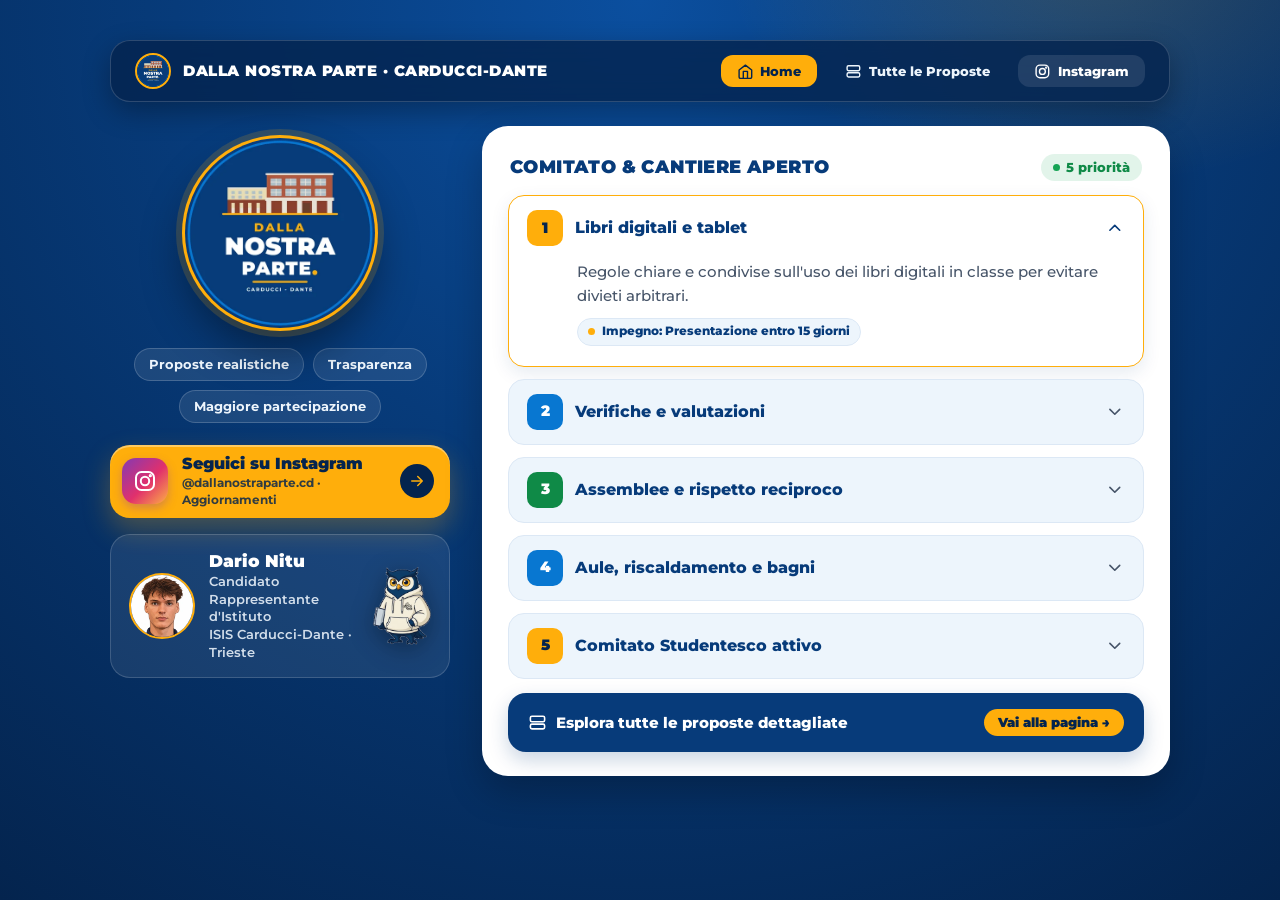
==== commit b72bf282: "Aggiunta vista specifica responsive per PC (layout a due colonne con navbar superiore) e mantenuta v" ====
--- a/index.html
+++ b/index.html
@@ -18,7 +18,6 @@
       --navy-dark: #04244E;
       --blue: #0877D1;
       --gold: #FFAE0B;
-      --gold-deep: #8F5B00;
       --green: #16A455;
       --green-deep: #0F8A47;
       --alice: #EDF5FC;
@@ -86,17 +85,14 @@
       stroke-linejoin: round;
     }
 
+    /* ───────── LAYOUT BASE (MOBILE) ───────── */
     .shell {
       width: 100%;
       max-width: 440px;
       display: flex;
       flex-direction: column;
       gap: 16px;
-    }
-
-    .reveal {
-      opacity: 1;
-      transform: none;
+      margin: 0 auto;
     }
 
     /* ───────── 1. HERO ───────── */
@@ -454,7 +450,7 @@
       opacity: .88;
     }
 
-    /* ───────── NAVIGAZIONE IN BASSO ───────── */
+    /* ───────── NAVIGAZIONE IN BASSO (DOCK MOBILE) ───────── */
     .dock {
       position: fixed;
       left: 50%;
@@ -496,6 +492,202 @@
     }
 
     .dock a.ext { color: var(--gold); }
+
+    /* Barra superiore Desktop (nascosta su mobile) */
+    .desktop-nav {
+      display: none;
+    }
+
+    /* ═══════════════════════════════════════════════
+       VISTA SPECIFICA PER PC & DESKTOP (>= 860px)
+       ═══════════════════════════════════════════════ */
+    @media (min-width: 860px) {
+      body {
+        padding: 40px 32px 60px;
+        align-items: flex-start;
+      }
+
+      .shell {
+        max-width: 1060px;
+        display: grid;
+        grid-template-columns: 340px 1fr;
+        grid-template-rows: auto auto;
+        column-gap: 32px;
+        row-gap: 24px;
+        align-items: start;
+      }
+
+      /* Navbar fissa in alto per PC */
+      .desktop-nav {
+        grid-column: 1 / -1;
+        display: flex;
+        align-items: center;
+        justify-content: space-between;
+        background: rgba(4, 36, 78, .8);
+        border: 1px solid rgba(255, 255, 255, .16);
+        border-radius: 20px;
+        padding: 12px 24px;
+        backdrop-filter: blur(14px);
+        box-shadow: 0 10px 28px rgba(0, 0, 0, .3);
+      }
+
+      .desktop-brand {
+        display: flex;
+        align-items: center;
+        gap: 12px;
+        color: var(--white);
+        text-decoration: none;
+        font-weight: 900;
+        letter-spacing: .5px;
+        font-size: .92rem;
+      }
+
+      .desktop-brand img {
+        width: 36px;
+        height: 36px;
+        border-radius: 50%;
+        border: 2px solid var(--gold);
+      }
+
+      .desktop-links {
+        display: flex;
+        align-items: center;
+        gap: 12px;
+      }
+
+      .desktop-links a {
+        color: var(--alice);
+        text-decoration: none;
+        font-size: .84rem;
+        font-weight: 800;
+        padding: 8px 16px;
+        border-radius: 12px;
+        transition: all .15s;
+        display: inline-flex;
+        align-items: center;
+        gap: 7px;
+      }
+
+      .desktop-links a:hover,
+      .desktop-links a.active {
+        color: var(--navy-dark);
+        background: var(--gold);
+      }
+
+      .desktop-links a.ext-link {
+        background: rgba(255, 255, 255, .1);
+        color: var(--white);
+      }
+
+      .desktop-links a.ext-link:hover {
+        background: var(--gold);
+        color: var(--navy-dark);
+      }
+
+      /* Colonna Sinistra (Sidebar fissa Desktop): Hero, Instagram, Candidato */
+      .hero-sidebar {
+        display: flex;
+        flex-direction: column;
+        gap: 16px;
+        position: sticky;
+        top: 24px;
+      }
+
+      .hero {
+        padding: 12px 0 6px;
+      }
+
+      .logo-wrap {
+        width: 190px;
+        height: 190px;
+        margin-bottom: 20px;
+      }
+
+      .pills {
+        gap: 9px;
+      }
+
+      .pill {
+        font-size: .8rem;
+        padding: 8px 14px;
+      }
+
+      /* Colonna Destra: Contenuto Principale con Priorità */
+      .main-content {
+        display: flex;
+        flex-direction: column;
+        gap: 20px;
+      }
+
+      .card {
+        padding: 28px 26px 24px;
+        border-radius: 26px;
+      }
+
+      .card-title {
+        font-size: 1.15rem;
+      }
+
+      .live-pill {
+        font-size: .8rem;
+        padding: 6px 12px;
+      }
+
+      .item-list {
+        gap: 12px;
+      }
+
+      summary.topic-summary {
+        min-height: 64px;
+        padding: 14px 18px;
+        font-size: .98rem;
+      }
+
+      .topic-num {
+        width: 36px;
+        height: 36px;
+        font-size: .92rem;
+      }
+
+      .topic-body {
+        padding: 0 20px 20px 68px;
+        font-size: .94rem;
+        line-height: 1.6;
+      }
+
+      .btn-all-proposals {
+        padding: 16px 20px;
+        font-size: .95rem;
+        border-radius: 18px;
+      }
+
+      .btn-all-proposals .badge-count {
+        font-size: .8rem;
+        padding: 6px 14px;
+      }
+
+      .candidate {
+        padding: 16px 18px;
+      }
+
+      .candidate .c-avatar {
+        width: 66px;
+        height: 66px;
+      }
+
+      .candidate strong {
+        font-size: 1.05rem;
+      }
+
+      .candidate span {
+        font-size: .82rem;
+      }
+
+      /* Su PC la dock mobile in basso scompare perché c'è la desktop-nav */
+      .dock {
+        display: none;
+      }
+    }
   </style>
 </head>
 <body>
@@ -510,121 +702,140 @@
 
   <main class="shell">
 
-    <!-- 1. HERO -->
-    <header class="hero reveal">
-      <h1 class="sr-only">Dalla Nostra Parte · ISIS Carducci-Dante, Trieste</h1>
-      <div class="logo-wrap">
-        <img src="assets/logo-440.webp" width="172" height="172" fetchpriority="high" alt="Logo Dalla Nostra Parte — Carducci-Dante" />
-      </div>
-      <div class="pills" aria-label="I nostri valori">
-        <span class="pill">Proposte realistiche</span>
-        <span class="pill">Trasparenza</span>
-        <span class="pill">Maggiore partecipazione</span>
-      </div>
+    <!-- BARRA DI NAVIGAZIONE DESKTOP (VISIBILE SOLO SU PC) -->
+    <header class="desktop-nav">
+      <a href="index.html" class="desktop-brand">
+        <img src="assets/logo-440.webp" alt="Logo Dalla Nostra Parte" />
+        <span>DALLA NOSTRA PARTE · CARDUCCI-DANTE</span>
+      </a>
+      <nav class="desktop-links" aria-label="Menu Principale">
+        <a href="index.html" class="active"><svg class="i" aria-hidden="true"><use href="#i-home"/></svg> Home</a>
+        <a href="proposte.html"><svg class="i" aria-hidden="true"><use href="#i-cards"/></svg> Tutte le Proposte</a>
+        <a href="https://www.instagram.com/dallanostraparte.cd/" target="_blank" rel="noopener" class="ext-link js-ig-link"><svg class="i" aria-hidden="true"><use href="#i-ig"/></svg> Instagram</a>
+      </nav>
     </header>
 
-    <!-- 2. INSTAGRAM -->
-    <a href="https://www.instagram.com/dallanostraparte.cd/" target="_blank" rel="noopener" class="btn-instagram js-ig-link reveal">
-      <span class="ig-tile"><svg class="i" aria-hidden="true"><use href="#i-ig"/></svg></span>
-      <span class="ig-text">
-        <strong>Seguici su Instagram</strong>
-        <span id="ig-handle-label">@dallanostraparte.cd · Aggiornamenti &amp; Reel</span>
-      </span>
-      <span class="ig-arrow"><svg class="i" aria-hidden="true" style="width:18px;height:18px"><use href="#i-arrow"/></svg></span>
-    </a>
-
-    <!-- 3. COMITATO & CANTIERE APERTO -->
-    <section class="card reveal" id="cantiere" aria-labelledby="t-cantiere">
-      <div class="card-header">
-        <h2 class="card-title" id="t-cantiere">Comitato &amp; Cantiere Aperto</h2>
-        <span class="live-pill">5 priorità</span>
-      </div>
-
-      <div class="item-list">
-        <details class="topic-item gold" name="priorita" open>
-          <summary class="topic-summary">
-            <span class="topic-num">1</span>
-            <span class="topic-title">Libri digitali e tablet</span>
-            <svg class="i topic-chevron" aria-hidden="true"><use href="#i-chev"/></svg>
-          </summary>
-          <div class="topic-body">
-            Regole chiare e condivise sull'uso dei libri digitali in classe per evitare divieti arbitrari.
-            <div><span class="topic-tag">Impegno: Presentazione entro 15 giorni</span></div>
-          </div>
-        </details>
-
-        <details class="topic-item" name="priorita">
-          <summary class="topic-summary">
-            <span class="topic-num">2</span>
-            <span class="topic-title">Verifiche e valutazioni</span>
-            <svg class="i topic-chevron" aria-hidden="true"><use href="#i-chev"/></svg>
-          </summary>
-          <div class="topic-body">
-            Chiarezza sulle griglie di valutazione e confronto per evitare concentrazioni eccessive di verifiche.
-            <div><span class="topic-tag">Stato: Raccolta segnalazioni classi</span></div>
-          </div>
-        </details>
-
-        <details class="topic-item green" name="priorita">
-          <summary class="topic-summary">
-            <span class="topic-num">3</span>
-            <span class="topic-title">Assemblee e rispetto reciproco</span>
-            <svg class="i topic-chevron" aria-hidden="true"><use href="#i-chev"/></svg>
-          </summary>
-          <div class="topic-body">
-            Assemblee effettive e provvedimenti sempre motivati e proporzionati, senza reazioni eccessive.
-            <div><span class="topic-tag">Stato: Linea operativa pronta</span></div>
-          </div>
-        </details>
-
-        <details class="topic-item" name="priorita">
-          <summary class="topic-summary">
-            <span class="topic-num">4</span>
-            <span class="topic-title">Aule, riscaldamento e bagni</span>
-            <svg class="i topic-chevron" aria-hidden="true"><use href="#i-chev"/></svg>
-          </summary>
-          <div class="topic-body">
-            Tracciamento pubblico per piano e aula dei problemi strutturali con data di invio e risposta ricevuta.
-            <div><span class="topic-tag">Stato: Monitoraggio aperto</span></div>
-          </div>
-        </details>
-
-        <details class="topic-item gold" name="priorita">
-          <summary class="topic-summary">
-            <span class="topic-num">5</span>
-            <span class="topic-title">Comitato Studentesco attivo</span>
-            <svg class="i topic-chevron" aria-hidden="true"><use href="#i-chev"/></svg>
-          </summary>
-          <div class="topic-body">
-            Confronto periodico con i rappresentanti di classe, resoconti sintetici dopo ogni riunione e proposte fattibili.
-            <div><span class="topic-tag">Metodo: Raccolta → Verifica → Risultato</span></div>
-          </div>
-        </details>
-      </div>
-
-      <!-- PULSANTE VERSO LA PAGINA DEDICATA PROPOSTE -->
-      <a href="proposte.html" class="btn-all-proposals">
-        <span>
-          <svg class="i" aria-hidden="true"><use href="#i-cards"/></svg>
-          Esplora tutte le proposte
+    <!-- COLONNA SINISTRA (SIDEBAR SU DESKTOP, IN TESTA SU MOBILE) -->
+    <aside class="hero-sidebar">
+      <!-- 1. HERO -->
+      <section class="hero reveal">
+        <h1 class="sr-only">Dalla Nostra Parte · ISIS Carducci-Dante, Trieste</h1>
+        <div class="logo-wrap">
+          <img src="assets/logo-440.webp" width="190" height="190" fetchpriority="high" alt="Logo Dalla Nostra Parte — Carducci-Dante" />
+        </div>
+        <div class="pills" aria-label="I nostri valori">
+          <span class="pill">Proposte realistiche</span>
+          <span class="pill">Trasparenza</span>
+          <span class="pill">Maggiore partecipazione</span>
+        </div>
+      </section>
+
+      <!-- 2. INSTAGRAM CTA -->
+      <a href="https://www.instagram.com/dallanostraparte.cd/" target="_blank" rel="noopener" class="btn-instagram js-ig-link reveal">
+        <span class="ig-tile"><svg class="i" aria-hidden="true"><use href="#i-ig"/></svg></span>
+        <span class="ig-text">
+          <strong>Seguici su Instagram</strong>
+          <span id="ig-handle-label">@dallanostraparte.cd · Aggiornamenti</span>
         </span>
-        <span class="badge-count">Vai alla pagina →</span>
+        <span class="ig-arrow"><svg class="i" aria-hidden="true" style="width:18px;height:18px"><use href="#i-arrow"/></svg></span>
       </a>
-    </section>
-
-    <!-- 4. CANDIDATO & MASCOTTE -->
-    <footer class="candidate reveal">
-      <img class="c-avatar" src="assets/dario-avatar.webp" width="60" height="60" alt="Dario Nitu" loading="lazy" />
-      <div>
-        <strong>Dario Nitu</strong>
-        <span>Candidato Rappresentante d'Istituto<br>ISIS Carducci-Dante · Trieste</span>
-      </div>
-      <img class="c-mascot" src="assets/civetta-360.webp" width="54" height="72" alt="Mascotte Civetta Carducci-Dante" />
-    </footer>
+
+      <!-- 4. SCHEDA CANDIDATO & MASCOTTE -->
+      <footer class="candidate reveal">
+        <img class="c-avatar" src="assets/dario-avatar.webp" width="60" height="60" alt="Dario Nitu" loading="lazy" />
+        <div>
+          <strong>Dario Nitu</strong>
+          <span>Candidato Rappresentante d'Istituto<br>ISIS Carducci-Dante · Trieste</span>
+        </div>
+        <img class="c-mascot" src="assets/civetta-360.webp" width="54" height="72" alt="Mascotte Civetta Carducci-Dante" />
+      </footer>
+    </aside>
+
+    <!-- COLONNA DESTRA (CONTENUTO PRINCIPALE) -->
+    <div class="main-content">
+      <!-- 3. COMITATO & CANTIERE APERTO -->
+      <section class="card reveal" id="cantiere" aria-labelledby="t-cantiere">
+        <div class="card-header">
+          <h2 class="card-title" id="t-cantiere">Comitato &amp; Cantiere Aperto</h2>
+          <span class="live-pill">5 priorità</span>
+        </div>
+
+        <div class="item-list">
+          <details class="topic-item gold" name="priorita" open>
+            <summary class="topic-summary">
+              <span class="topic-num">1</span>
+              <span class="topic-title">Libri digitali e tablet</span>
+              <svg class="i topic-chevron" aria-hidden="true"><use href="#i-chev"/></svg>
+            </summary>
+            <div class="topic-body">
+              Regole chiare e condivise sull'uso dei libri digitali in classe per evitare divieti arbitrari.
+              <div><span class="topic-tag">Impegno: Presentazione entro 15 giorni</span></div>
+            </div>
+          </details>
+
+          <details class="topic-item" name="priorita">
+            <summary class="topic-summary">
+              <span class="topic-num">2</span>
+              <span class="topic-title">Verifiche e valutazioni</span>
+              <svg class="i topic-chevron" aria-hidden="true"><use href="#i-chev"/></svg>
+            </summary>
+            <div class="topic-body">
+              Chiarezza sulle griglie di valutazione e confronto per evitare concentrazioni eccessive di verifiche.
+              <div><span class="topic-tag">Stato: Raccolta segnalazioni classi</span></div>
+            </div>
+          </details>
+
+          <details class="topic-item green" name="priorita">
+            <summary class="topic-summary">
+              <span class="topic-num">3</span>
+              <span class="topic-title">Assemblee e rispetto reciproco</span>
+              <svg class="i topic-chevron" aria-hidden="true"><use href="#i-chev"/></svg>
+            </summary>
+            <div class="topic-body">
+              Assemblee effettive e provvedimenti sempre motivati e proporzionati, senza reazioni eccessive.
+              <div><span class="topic-tag">Stato: Linea operativa pronta</span></div>
+            </div>
+          </details>
+
+          <details class="topic-item" name="priorita">
+            <summary class="topic-summary">
+              <span class="topic-num">4</span>
+              <span class="topic-title">Aule, riscaldamento e bagni</span>
+              <svg class="i topic-chevron" aria-hidden="true"><use href="#i-chev"/></svg>
+            </summary>
+            <div class="topic-body">
+              Tracciamento pubblico per piano e aula dei problemi strutturali con data di invio e risposta ricevuta.
+              <div><span class="topic-tag">Stato: Monitoraggio aperto</span></div>
+            </div>
+          </details>
+
+          <details class="topic-item gold" name="priorita">
+            <summary class="topic-summary">
+              <span class="topic-num">5</span>
+              <span class="topic-title">Comitato Studentesco attivo</span>
+              <svg class="i topic-chevron" aria-hidden="true"><use href="#i-chev"/></svg>
+            </summary>
+            <div class="topic-body">
+              Confronto periodico con i rappresentanti di classe, resoconti sintetici dopo ogni riunione e proposte fattibili.
+              <div><span class="topic-tag">Metodo: Raccolta → Verifica → Risultato</span></div>
+            </div>
+          </details>
+        </div>
+
+        <!-- PULSANTE VERSO LA PAGINA DEDICATA PROPOSTE -->
+        <a href="proposte.html" class="btn-all-proposals">
+          <span>
+            <svg class="i" aria-hidden="true"><use href="#i-cards"/></svg>
+            Esplora tutte le proposte dettagliate
+          </span>
+          <span class="badge-count">Vai alla pagina →</span>
+        </a>
+      </section>
+    </div>
 
   </main>
 
-  <!-- NAVIGAZIONE IN BASSO -->
+  <!-- NAVIGAZIONE IN BASSO (SOLO MOBILE) -->
   <nav class="dock" id="dock" aria-label="Navigazione rapida">
     <a href="index.html" class="active">
       <svg class="i" aria-hidden="true"><use href="#i-home"/></svg>Home
@@ -644,7 +855,7 @@
     };
 
     document.querySelectorAll(".js-ig-link").forEach(a => a.href = CONFIG.instagramUrl);
-    document.getElementById("ig-handle-label").textContent = CONFIG.instagramHandle + " · Aggiornamenti & Reel";
+    document.getElementById("ig-handle-label").textContent = CONFIG.instagramHandle + " · Aggiornamenti";
 
     // Reindirizzamento automatico da QR code (?to=ig | ?to=proposte | ?to=cantiere)
     const params = new URLSearchParams(window.location.search);
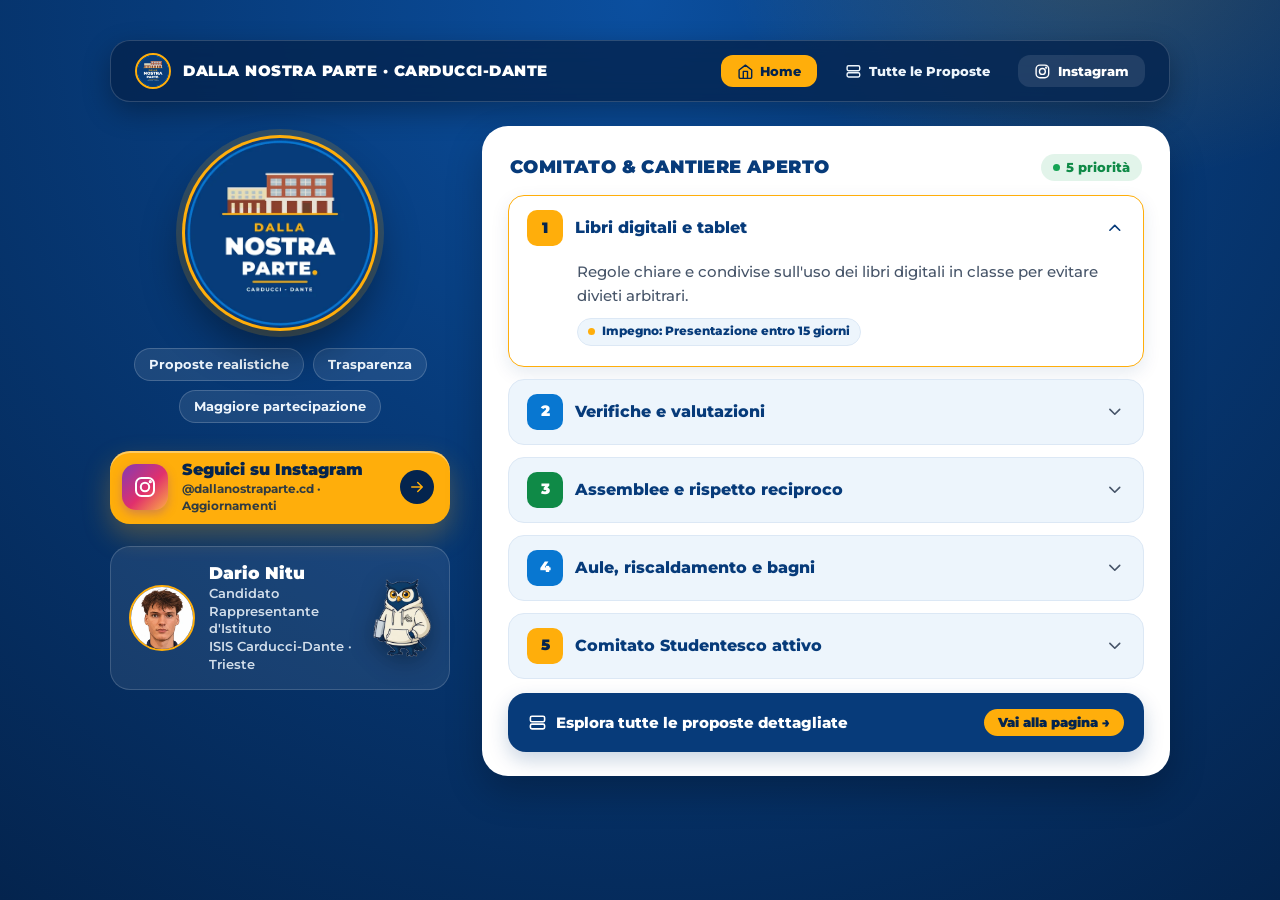
==== commit 2ea01e7e: "Migliorata spaziatura e respiro verticale layout mobile/anteprima" ====
--- a/index.html
+++ b/index.html
@@ -91,7 +91,7 @@
       max-width: 440px;
       display: flex;
       flex-direction: column;
-      gap: 16px;
+      gap: 22px;
       margin: 0 auto;
     }
 
@@ -99,14 +99,14 @@
     .hero {
       text-align: center;
       color: var(--white);
-      padding: 4px 0 2px;
+      padding: 12px 0 8px;
     }
 
     .logo-wrap {
       position: relative;
       width: 172px;
       height: 172px;
-      margin: 0 auto 18px;
+      margin: 0 auto 22px;
       border-radius: 50%;
       box-shadow:
         0 0 0 3px var(--gold),
@@ -588,7 +588,7 @@
       .hero-sidebar {
         display: flex;
         flex-direction: column;
-        gap: 16px;
+        gap: 22px;
         position: sticky;
         top: 24px;
       }
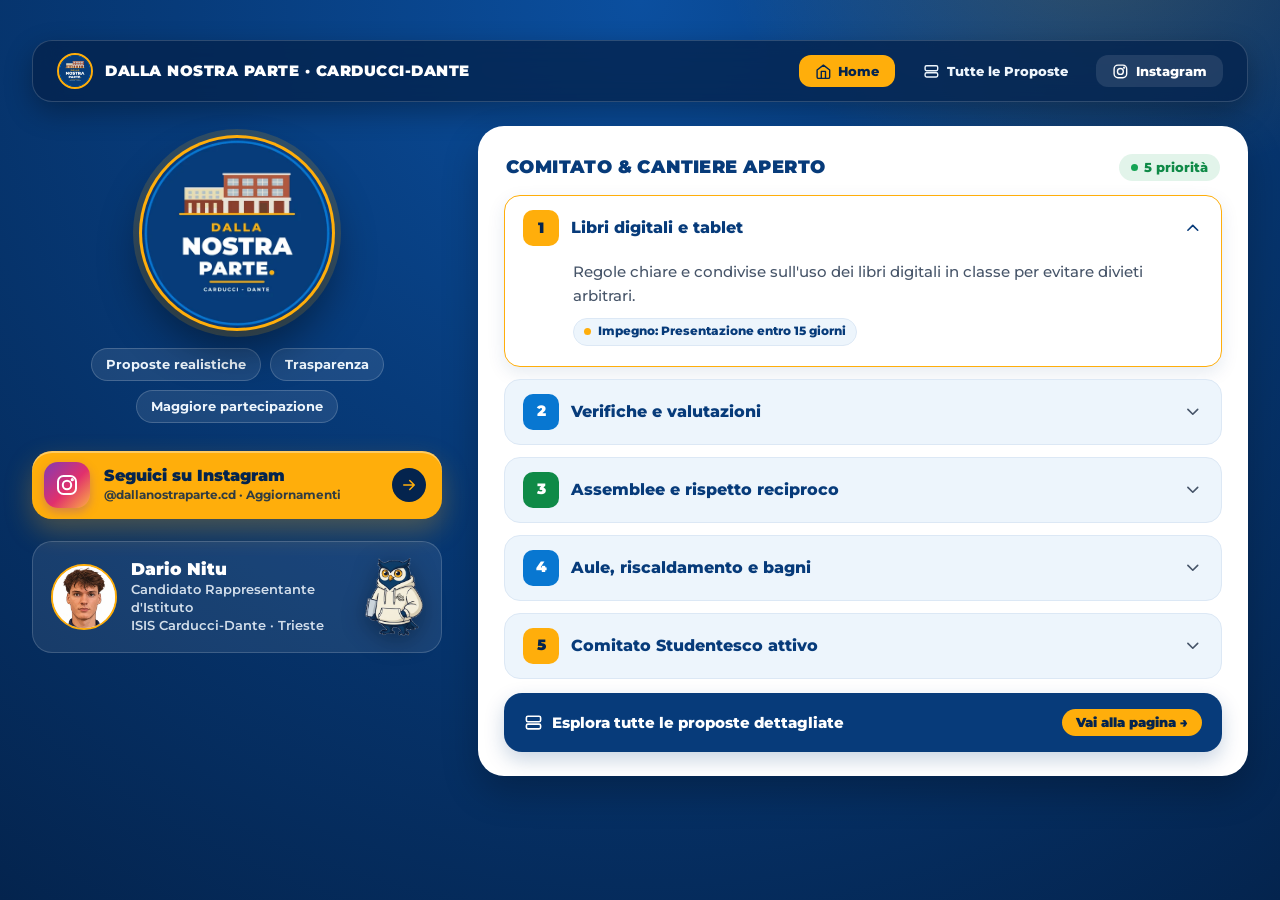
==== commit f1187cfd: "Allargato layout desktop a 1240px e colonna laterale a 410px per maggiore respiro" ====
--- a/index.html
+++ b/index.html
@@ -88,7 +88,7 @@
     /* ───────── LAYOUT BASE (MOBILE) ───────── */
     .shell {
       width: 100%;
-      max-width: 440px;
+      max-width: 500px;
       display: flex;
       flex-direction: column;
       gap: 22px;
@@ -501,18 +501,18 @@
     /* ═══════════════════════════════════════════════
        VISTA SPECIFICA PER PC & DESKTOP (>= 860px)
        ═══════════════════════════════════════════════ */
-    @media (min-width: 860px) {
+    @media (min-width: 768px) {
       body {
         padding: 40px 32px 60px;
         align-items: flex-start;
       }
 
       .shell {
-        max-width: 1060px;
+        max-width: 1240px;
         display: grid;
-        grid-template-columns: 340px 1fr;
+        grid-template-columns: 410px 1fr;
         grid-template-rows: auto auto;
-        column-gap: 32px;
+        column-gap: 36px;
         row-gap: 24px;
         align-items: start;
       }
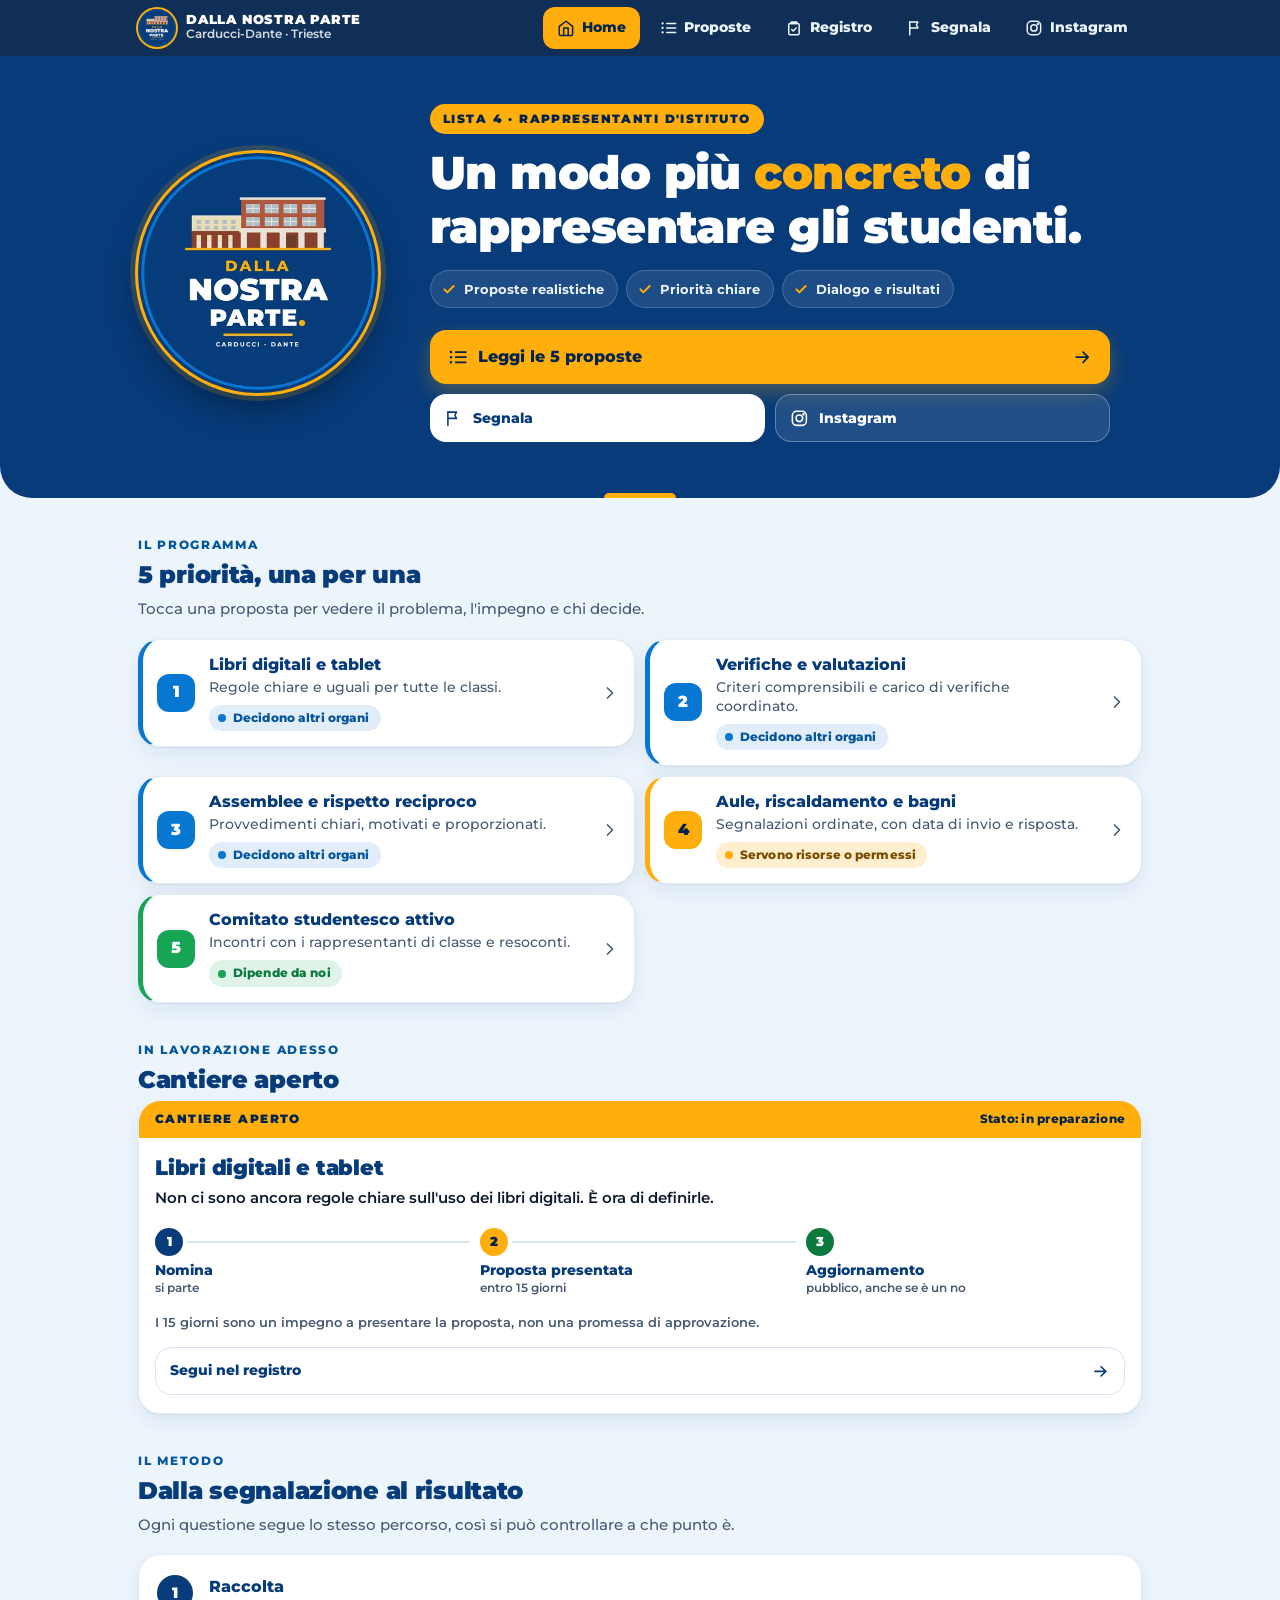
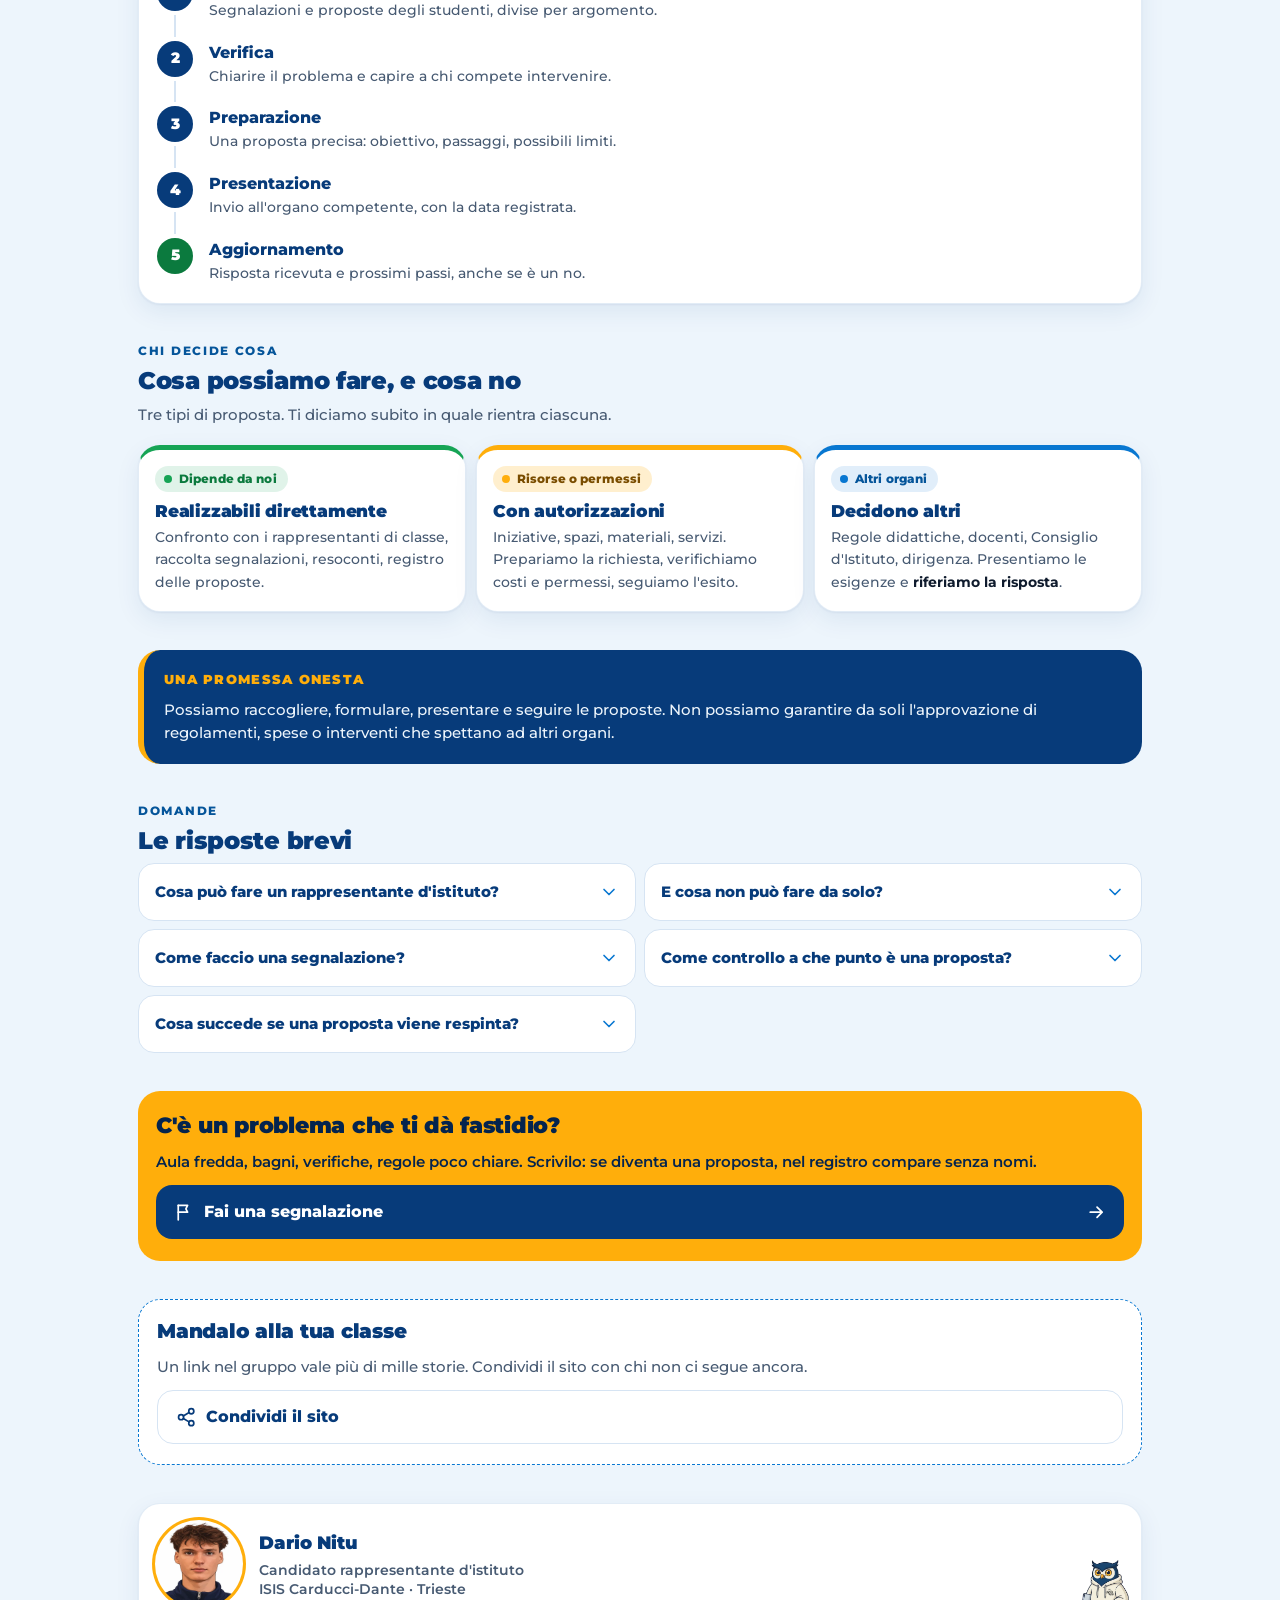
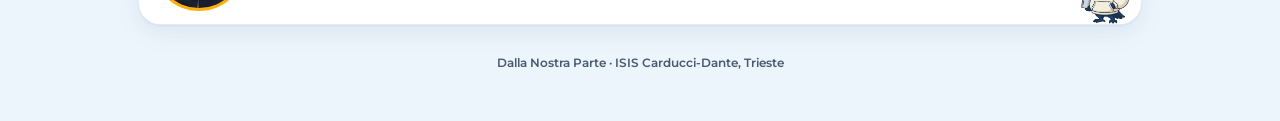
==== commit 4d2bc328: "Rework grafico e funzionale mobile-first: nuova home, registro pubblico, FAQ, passaparola, scheda st" ====
--- a/index.html
+++ b/index.html
@@ -3,872 +3,218 @@
 <head>
   <meta charset="UTF-8" />
   <meta name="viewport" content="width=device-width, initial-scale=1, viewport-fit=cover" />
-  <meta name="theme-color" content="#073B7A" />
-  <title>DALLA NOSTRA PARTE · Carducci-Dante</title>
-  <meta name="description" content="Dalla Nostra Parte · Dario Nitu — ISIS Carducci-Dante Trieste" />
-  <link rel="icon" type="image/png" href="assets/favicon-64.png" />
-  <link rel="apple-touch-icon" href="assets/apple-touch-icon.png" />
-  <link rel="preload" as="image" href="assets/logo-440.webp" type="image/webp" />
-  <link rel="preconnect" href="https://fonts.googleapis.com">
-  <link rel="preconnect" href="https://fonts.gstatic.com" crossorigin>
-  <link href="https://fonts.googleapis.com/css2?family=Montserrat:wght@500;600;700;800;900&display=swap" rel="stylesheet">
-  <style>
-    :root {
-      --navy: #073B7A;
-      --navy-dark: #04244E;
-      --blue: #0877D1;
-      --gold: #FFAE0B;
-      --green: #16A455;
-      --green-deep: #0F8A47;
-      --alice: #EDF5FC;
-      --white: #FFFFFF;
-      --text: #0F172A;
-      --muted: #475569;
-      --border: #DCE8F5;
-      --radius: 22px;
-      --ease: cubic-bezier(.2, .8, .2, 1);
-    }
-
-    * {
-      box-sizing: border-box;
-      margin: 0;
-      padding: 0;
-      -webkit-tap-highlight-color: transparent;
-    }
-
-    html {
-      -webkit-text-size-adjust: 100%;
-      scroll-behavior: smooth;
-    }
-
-    body {
-      font-family: 'Montserrat', -apple-system, BlinkMacSystemFont, 'Segoe UI', sans-serif;
-      background-color: var(--navy-dark);
-      background-image:
-        radial-gradient(520px 320px at 85% -40px, rgba(255, 174, 11, .16), transparent 70%),
-        radial-gradient(circle at 50% 0%, #0B4F9F 0%, var(--navy) 42%, var(--navy-dark) 100%);
-      background-attachment: fixed;
-      color: var(--text);
-      min-height: 100vh;
-      min-height: 100dvh;
-      display: flex;
-      justify-content: center;
-      padding:
-        calc(22px + env(safe-area-inset-top))
-        calc(16px + env(safe-area-inset-right))
-        calc(104px + env(safe-area-inset-bottom))
-        calc(16px + env(safe-area-inset-left));
-    }
-
-    .sr-only {
-      position: absolute;
-      width: 1px;
-      height: 1px;
-      overflow: hidden;
-      clip: rect(0 0 0 0);
-      white-space: nowrap;
-    }
-
-    :focus-visible {
-      outline: 3px solid var(--gold);
-      outline-offset: 3px;
-    }
-
-    svg.i {
-      width: 1.25em;
-      height: 1.25em;
-      flex-shrink: 0;
-      fill: none;
-      stroke: currentColor;
-      stroke-width: 2;
-      stroke-linecap: round;
-      stroke-linejoin: round;
-    }
-
-    /* ───────── LAYOUT BASE (MOBILE) ───────── */
-    .shell {
-      width: 100%;
-      max-width: 500px;
-      display: flex;
-      flex-direction: column;
-      gap: 22px;
-      margin: 0 auto;
-    }
-
-    /* ───────── 1. HERO ───────── */
-    .hero {
-      text-align: center;
-      color: var(--white);
-      padding: 12px 0 8px;
-    }
-
-    .logo-wrap {
-      position: relative;
-      width: 172px;
-      height: 172px;
-      margin: 0 auto 22px;
-      border-radius: 50%;
-      box-shadow:
-        0 0 0 3px var(--gold),
-        0 0 0 9px rgba(255, 174, 11, .16),
-        0 22px 44px rgba(0, 0, 0, .42);
-    }
-
-    .logo-wrap img {
-      width: 100%;
-      height: 100%;
-      display: block;
-      border-radius: 50%;
-    }
-
-    .pills {
-      display: flex;
-      flex-wrap: wrap;
-      justify-content: center;
-      gap: 8px;
-    }
-
-    .pill {
-      font-size: .78rem;
-      font-weight: 700;
-      color: var(--alice);
-      padding: 7px 13px;
-      border-radius: 99px;
-      background: rgba(255, 255, 255, .09);
-      border: 1px solid rgba(255, 255, 255, .18);
-    }
-
-    /* ───────── 2. CTA INSTAGRAM ───────── */
-    .btn-instagram {
-      display: flex;
-      align-items: center;
-      gap: 14px;
-      min-height: 68px;
-      padding: 10px 16px 10px 12px;
-      background: var(--gold);
-      color: var(--navy-dark);
-      text-decoration: none;
-      border-radius: 20px;
-      box-shadow: 0 12px 28px rgba(255, 174, 11, .28), 0 2px 0 rgba(255, 255, 255, .35) inset;
-      transition: transform .15s var(--ease), box-shadow .15s;
-    }
-
-    .btn-instagram:active {
-      transform: scale(.975);
-      box-shadow: 0 6px 16px rgba(255, 174, 11, .25);
-    }
-
-    .ig-tile {
-      width: 46px;
-      height: 46px;
-      border-radius: 14px;
-      display: grid;
-      place-items: center;
-      color: var(--white);
-      background: linear-gradient(135deg, #833AB4 0%, #E1306C 55%, #FCAF45 100%);
-      box-shadow: 0 4px 10px rgba(131, 58, 180, .35);
-      flex-shrink: 0;
-    }
-
-    .ig-tile svg { width: 24px; height: 24px; }
-
-    .ig-text { flex: 1; min-width: 0; }
-
-    .ig-text strong {
-      display: block;
-      font-size: 1rem;
-      font-weight: 900;
-      line-height: 1.15;
-    }
-
-    .ig-text span {
-      display: block;
-      margin-top: 2px;
-      font-size: .78rem;
-      font-weight: 700;
-      line-height: 1.3;
-      opacity: .82;
-    }
-
-    .ig-arrow {
-      width: 34px;
-      height: 34px;
-      border-radius: 50%;
-      background: var(--navy-dark);
-      color: var(--gold);
-      display: grid;
-      place-items: center;
-      flex-shrink: 0;
-    }
-
-    /* ───────── 3. CARD PRIORITÀ ───────── */
-    .card {
-      position: relative;
-      background: var(--white);
-      border-radius: var(--radius);
-      padding: 20px 16px 16px;
-      box-shadow: 0 16px 36px rgba(0, 0, 0, .24);
-    }
-
-    .card-header {
-      display: flex;
-      justify-content: space-between;
-      align-items: center;
-      gap: 10px;
-      margin-bottom: 14px;
-      padding: 0 2px;
-    }
-
-    .card-title {
-      font-size: .95rem;
-      font-weight: 900;
-      color: var(--navy);
-      text-transform: uppercase;
-      letter-spacing: .4px;
-      line-height: 1.2;
-    }
-
-    .live-pill {
-      display: inline-flex;
-      align-items: center;
-      gap: 6px;
-      font-size: .72rem;
-      font-weight: 800;
-      white-space: nowrap;
-      background: rgba(22, 164, 85, .12);
-      color: var(--green-deep);
-      padding: 5px 10px;
-      border-radius: 99px;
-    }
-
-    .live-pill::before {
-      content: "";
-      width: 7px;
-      height: 7px;
-      border-radius: 50%;
-      background: var(--green);
-      box-shadow: 0 0 0 0 rgba(22, 164, 85, .5);
-      animation: pulse 2s infinite;
-    }
-
-    @keyframes pulse {
-      70%  { box-shadow: 0 0 0 7px rgba(22, 164, 85, 0); }
-      100% { box-shadow: 0 0 0 0 rgba(22, 164, 85, 0); }
-    }
-
-    /* ───────── ACCORDION PRIORITÀ ───────── */
-    .item-list {
-      display: flex;
-      flex-direction: column;
-      gap: 9px;
-    }
-
-    details.topic-item {
-      --accent: var(--blue);
-      --on: var(--white);
-      background: var(--alice);
-      border: 1.5px solid var(--border);
-      border-radius: 16px;
-      overflow: hidden;
-      transition: background .2s, border-color .2s, box-shadow .2s;
-    }
-
-    details.topic-item.gold  { --accent: var(--gold);       --on: var(--navy-dark); }
-    details.topic-item.green { --accent: var(--green-deep); --on: var(--white); }
-
-    details.topic-item[open] {
-      background: var(--white);
-      border-color: var(--accent);
-      box-shadow: 0 6px 18px rgba(7, 59, 122, .1);
-    }
-
-    summary.topic-summary {
-      list-style: none;
-      min-height: 58px;
-      padding: 10px 14px 10px 12px;
-      display: flex;
-      align-items: center;
-      gap: 12px;
-      cursor: pointer;
-      font-weight: 800;
-      font-size: .9rem;
-      line-height: 1.25;
-      color: var(--navy);
-      user-select: none;
-    }
-
-    summary.topic-summary::-webkit-details-marker { display: none; }
-
-    .topic-num {
-      width: 32px;
-      height: 32px;
-      border-radius: 10px;
-      display: grid;
-      place-items: center;
-      flex-shrink: 0;
-      font-size: .85rem;
-      font-weight: 900;
-      background: var(--accent);
-      color: var(--on);
-    }
-
-    .topic-title { flex: 1; }
-
-    .topic-chevron {
-      width: 20px;
-      height: 20px;
-      color: var(--muted);
-      transition: transform .25s var(--ease), color .2s;
-    }
-
-    details.topic-item[open] .topic-chevron {
-      transform: rotate(180deg);
-      color: var(--navy);
-    }
-
-    .topic-body {
-      padding: 0 16px 16px 56px;
-      font-size: .88rem;
-      font-weight: 500;
-      color: var(--muted);
-      line-height: 1.55;
-      animation: fade .3s var(--ease);
-    }
-
-    @keyframes fade {
-      from { opacity: 0; transform: translateY(-4px); }
-      to   { opacity: 1; transform: none; }
-    }
-
-    .topic-tag {
-      display: inline-flex;
-      align-items: center;
-      gap: 7px;
-      margin-top: 10px;
-      font-size: .74rem;
-      font-weight: 800;
-      line-height: 1.3;
-      color: var(--navy);
-      background: var(--alice);
-      border: 1px solid var(--border);
-      padding: 5px 10px;
-      border-radius: 99px;
-    }
-
-    .topic-tag::before {
-      content: "";
-      width: 7px;
-      height: 7px;
-      border-radius: 50%;
-      background: var(--accent);
-      flex-shrink: 0;
-    }
-
-    /* PULSANTE VERSO PAGINA PROPOSTE */
-    .btn-all-proposals {
-      display: flex;
-      align-items: center;
-      justify-content: space-between;
-      gap: 10px;
-      margin-top: 14px;
-      padding: 14px 16px;
-      background: var(--navy);
-      color: var(--white);
-      text-decoration: none;
-      border-radius: 15px;
-      font-size: .86rem;
-      font-weight: 800;
-      box-shadow: 0 8px 20px rgba(7, 59, 122, .22);
-      transition: transform .15s var(--ease), background .15s;
-    }
-
-    .btn-all-proposals:active {
-      transform: scale(.98);
-      background: var(--blue);
-    }
-
-    .btn-all-proposals span {
-      display: flex;
-      align-items: center;
-      gap: 9px;
-    }
-
-    .btn-all-proposals .badge-count {
-      background: var(--gold);
-      color: var(--navy-dark);
-      font-size: .72rem;
-      font-weight: 900;
-      padding: 3px 9px;
-      border-radius: 99px;
-    }
-
-    /* ───────── 4. SCHEDA CANDIDATO ───────── */
-    .candidate {
-      display: flex;
-      align-items: center;
-      gap: 14px;
-      padding: 14px;
-      color: var(--white);
-      background: rgba(255, 255, 255, .08);
-      border: 1px solid rgba(255, 255, 255, .16);
-      border-radius: 20px;
-    }
-
-    .candidate .c-avatar {
-      width: 60px;
-      height: 60px;
-      border-radius: 50%;
-      object-fit: cover;
-      border: 2.5px solid var(--gold);
-      background: var(--alice);
-      flex-shrink: 0;
-    }
-
-    .candidate .c-mascot {
-      width: 58px;
-      height: auto;
-      border: none;
-      background: transparent;
-      filter: drop-shadow(0 6px 12px rgba(0, 0, 0, .35));
-      flex-shrink: 0;
-      margin-left: auto;
-    }
-
-    .candidate strong {
-      display: block;
-      font-size: 1rem;
-      font-weight: 900;
-    }
-
-    .candidate span {
-      display: block;
-      margin-top: 2px;
-      font-size: .78rem;
-      font-weight: 600;
-      line-height: 1.35;
-      color: var(--alice);
-      opacity: .88;
-    }
-
-    /* ───────── NAVIGAZIONE IN BASSO (DOCK MOBILE) ───────── */
-    .dock {
-      position: fixed;
-      left: 50%;
-      bottom: calc(10px + env(safe-area-inset-bottom));
-      transform: translateX(-50%);
-      z-index: 10;
-      width: min(calc(100% - 24px), 440px);
-      display: grid;
-      grid-template-columns: repeat(3, 1fr);
-      padding: 6px;
-      background: rgba(4, 36, 78, .86);
-      -webkit-backdrop-filter: blur(16px) saturate(140%);
-      backdrop-filter: blur(16px) saturate(140%);
-      border: 1px solid rgba(255, 255, 255, .16);
-      border-radius: 24px;
-      box-shadow: 0 14px 34px rgba(0, 0, 0, .4);
-    }
-
-    .dock a {
-      display: flex;
-      flex-direction: column;
-      align-items: center;
-      justify-content: center;
-      gap: 3px;
-      min-height: 54px;
-      border-radius: 18px;
-      text-decoration: none;
-      font-size: .7rem;
-      font-weight: 800;
-      color: rgba(237, 245, 252, .75);
-      transition: color .2s, background .2s;
-    }
-
-    .dock a svg { width: 21px; height: 21px; }
-
-    .dock a.active {
-      color: var(--gold);
-      background: rgba(255, 255, 255, .12);
-    }
-
-    .dock a.ext { color: var(--gold); }
-
-    /* Barra superiore Desktop (nascosta su mobile) */
-    .desktop-nav {
-      display: none;
-    }
-
-    /* ═══════════════════════════════════════════════
-       VISTA SPECIFICA PER PC & DESKTOP (>= 860px)
-       ═══════════════════════════════════════════════ */
-    @media (min-width: 768px) {
-      body {
-        padding: 40px 32px 60px;
-        align-items: flex-start;
-      }
-
-      .shell {
-        max-width: 1240px;
-        display: grid;
-        grid-template-columns: 410px 1fr;
-        grid-template-rows: auto auto;
-        column-gap: 36px;
-        row-gap: 24px;
-        align-items: start;
-      }
-
-      /* Navbar fissa in alto per PC */
-      .desktop-nav {
-        grid-column: 1 / -1;
-        display: flex;
-        align-items: center;
-        justify-content: space-between;
-        background: rgba(4, 36, 78, .8);
-        border: 1px solid rgba(255, 255, 255, .16);
-        border-radius: 20px;
-        padding: 12px 24px;
-        backdrop-filter: blur(14px);
-        box-shadow: 0 10px 28px rgba(0, 0, 0, .3);
-      }
-
-      .desktop-brand {
-        display: flex;
-        align-items: center;
-        gap: 12px;
-        color: var(--white);
-        text-decoration: none;
-        font-weight: 900;
-        letter-spacing: .5px;
-        font-size: .92rem;
-      }
-
-      .desktop-brand img {
-        width: 36px;
-        height: 36px;
-        border-radius: 50%;
-        border: 2px solid var(--gold);
-      }
-
-      .desktop-links {
-        display: flex;
-        align-items: center;
-        gap: 12px;
-      }
-
-      .desktop-links a {
-        color: var(--alice);
-        text-decoration: none;
-        font-size: .84rem;
-        font-weight: 800;
-        padding: 8px 16px;
-        border-radius: 12px;
-        transition: all .15s;
-        display: inline-flex;
-        align-items: center;
-        gap: 7px;
-      }
-
-      .desktop-links a:hover,
-      .desktop-links a.active {
-        color: var(--navy-dark);
-        background: var(--gold);
-      }
-
-      .desktop-links a.ext-link {
-        background: rgba(255, 255, 255, .1);
-        color: var(--white);
-      }
-
-      .desktop-links a.ext-link:hover {
-        background: var(--gold);
-        color: var(--navy-dark);
-      }
-
-      /* Colonna Sinistra (Sidebar fissa Desktop): Hero, Instagram, Candidato */
-      .hero-sidebar {
-        display: flex;
-        flex-direction: column;
-        gap: 22px;
-        position: sticky;
-        top: 24px;
-      }
-
-      .hero {
-        padding: 12px 0 6px;
-      }
-
-      .logo-wrap {
-        width: 190px;
-        height: 190px;
-        margin-bottom: 20px;
-      }
-
-      .pills {
-        gap: 9px;
-      }
-
-      .pill {
-        font-size: .8rem;
-        padding: 8px 14px;
-      }
-
-      /* Colonna Destra: Contenuto Principale con Priorità */
-      .main-content {
-        display: flex;
-        flex-direction: column;
-        gap: 20px;
-      }
-
-      .card {
-        padding: 28px 26px 24px;
-        border-radius: 26px;
-      }
-
-      .card-title {
-        font-size: 1.15rem;
-      }
-
-      .live-pill {
-        font-size: .8rem;
-        padding: 6px 12px;
-      }
-
-      .item-list {
-        gap: 12px;
-      }
-
-      summary.topic-summary {
-        min-height: 64px;
-        padding: 14px 18px;
-        font-size: .98rem;
-      }
-
-      .topic-num {
-        width: 36px;
-        height: 36px;
-        font-size: .92rem;
-      }
-
-      .topic-body {
-        padding: 0 20px 20px 68px;
-        font-size: .94rem;
-        line-height: 1.6;
-      }
-
-      .btn-all-proposals {
-        padding: 16px 20px;
-        font-size: .95rem;
-        border-radius: 18px;
-      }
-
-      .btn-all-proposals .badge-count {
-        font-size: .8rem;
-        padding: 6px 14px;
-      }
-
-      .candidate {
-        padding: 16px 18px;
-      }
-
-      .candidate .c-avatar {
-        width: 66px;
-        height: 66px;
-      }
-
-      .candidate strong {
-        font-size: 1.05rem;
-      }
-
-      .candidate span {
-        font-size: .82rem;
-      }
-
-      /* Su PC la dock mobile in basso scompare perché c'è la desktop-nav */
-      .dock {
-        display: none;
-      }
-    }
-  </style>
+  <meta name="theme-color" content="#04244E" />
+  <title>Dalla Nostra Parte · Dario Nitu · Carducci-Dante Trieste</title>
+  <meta name="description" content="Un modo più concreto di rappresentare gli studenti. Proposte realistiche, priorità chiare, dialogo e risultati. Dario Nitu, candidato rappresentante d'istituto all'ISIS Carducci-Dante di Trieste." />
+  <link rel="canonical" href="https://lista-navy.vercel.app/" />
+
+  <meta property="og:type" content="website" />
+  <meta property="og:locale" content="it_IT" />
+  <meta property="og:site_name" content="Dalla Nostra Parte" />
+  <meta property="og:title" content="Dalla Nostra Parte · Dario Nitu" />
+  <meta property="og:description" content="Un modo più concreto di rappresentare gli studenti. Proposte realistiche, priorità chiare, dialogo e risultati. Dario Nitu, candidato rappresentante d'istituto all'ISIS Carducci-Dante di Trieste." />
+  <meta property="og:url" content="https://lista-navy.vercel.app/" />
+  <meta property="og:image" content="https://lista-navy.vercel.app/assets/og.png" />
+  <meta property="og:image:width" content="1200" />
+  <meta property="og:image:height" content="630" />
+  <meta name="twitter:card" content="summary_large_image" />
+
+  <link rel="icon" type="image/png" href="/assets/favicon-64.png" />
+  <link rel="apple-touch-icon" href="/assets/apple-touch-icon.png" />
+  <link rel="preload" href="/assets/fonts/montserrat-latin-wght-normal.woff2" as="font" type="font/woff2" crossorigin />
+  <link rel="stylesheet" href="/assets/style.css" />
+  <script>document.documentElement.classList.add("js")</script>
 </head>
 <body>
 
   <svg width="0" height="0" style="position:absolute" aria-hidden="true">
     <symbol id="i-ig" viewBox="0 0 24 24"><rect x="3" y="3" width="18" height="18" rx="5.5"/><circle cx="12" cy="12" r="4.2"/><circle cx="17.3" cy="6.7" r=".6" fill="currentColor"/></symbol>
     <symbol id="i-arrow" viewBox="0 0 24 24"><path d="M5 12h14M13 6l6 6-6 6"/></symbol>
-    <symbol id="i-chev" viewBox="0 0 24 24"><path d="m6 9 6 6 6-6"/></symbol>
     <symbol id="i-home" viewBox="0 0 24 24"><path d="m3 10 9-7 9 7v10a2 2 0 0 1-2 2H5a2 2 0 0 1-2-2z"/><path d="M9 22V12h6v10"/></symbol>
-    <symbol id="i-cards" viewBox="0 0 24 24"><rect x="3" y="4" width="18" height="7" rx="2"/><rect x="3" y="14" width="18" height="6" rx="2"/></symbol>
+    <symbol id="i-list" viewBox="0 0 24 24"><path d="M9 6h12M9 12h12M9 18h12"/><path d="M3.5 6h.01M3.5 12h.01M3.5 18h.01" stroke-width="3"/></symbol>
+    <symbol id="i-flag" viewBox="0 0 24 24"><path d="M5 21V4"/><path d="M5 4h11l-2 4 2 4H5"/></symbol>
+    <symbol id="i-reg" viewBox="0 0 24 24"><path d="M9 4h6a1 1 0 0 1 1 1v1H8V5a1 1 0 0 1 1-1z"/><rect x="5" y="6" width="14" height="15" rx="2"/><path d="m9 14 2 2 4-4"/></symbol>
+    <symbol id="i-down" viewBox="0 0 24 24"><path d="m6 9 6 6 6-6"/></symbol>
+    <symbol id="i-chev" viewBox="0 0 24 24"><path d="m9 6 6 6-6 6"/></symbol>
+    <symbol id="i-check" viewBox="0 0 24 24"><path d="m5 12.5 4.5 4.5L19 7.5"/></symbol>
+    <symbol id="i-share" viewBox="0 0 24 24"><circle cx="18" cy="5" r="3"/><circle cx="6" cy="12" r="3"/><circle cx="18" cy="19" r="3"/><path d="m8.6 13.5 6.8 4M15.4 6.5l-6.8 4"/></symbol>
+    <symbol id="i-print" viewBox="0 0 24 24"><path d="M6 9V3h12v6"/><rect x="4" y="9" width="16" height="8" rx="2"/><path d="M7 14h10v7H7z"/></symbol>
+    <symbol id="i-therm" viewBox="0 0 24 24"><path d="M14 14.8V5a2 2 0 0 0-4 0v9.8a4 4 0 1 0 4 0z"/></symbol>
+    <symbol id="i-drop" viewBox="0 0 24 24"><path d="M12 3s6 6.2 6 10.5a6 6 0 0 1-12 0C6 9.2 12 3 12 3z"/></symbol>
+    <symbol id="i-book" viewBox="0 0 24 24"><path d="M4 19.5A2.5 2.5 0 0 1 6.5 17H20V3H6.5A2.5 2.5 0 0 0 4 5.5z"/><path d="M6.5 17a2.5 2.5 0 0 0 0 4H20v-4"/></symbol>
+    <symbol id="i-users" viewBox="0 0 24 24"><circle cx="9" cy="8" r="3.2"/><path d="M3 20c0-3.3 2.7-6 6-6s6 2.7 6 6"/><path d="M16 5.2a3.2 3.2 0 0 1 0 5.6M18 14.4c1.8.8 3 2.6 3 5.6"/></symbol>
+    <symbol id="i-tablet" viewBox="0 0 24 24"><rect x="5" y="2.5" width="14" height="19" rx="2.5"/><path d="M11 18.5h2"/></symbol>
+    <symbol id="i-dots" viewBox="0 0 24 24"><circle cx="5" cy="12" r="1.3"/><circle cx="12" cy="12" r="1.3"/><circle cx="19" cy="12" r="1.3"/></symbol>
   </svg>
 
-  <main class="shell">
-
-    <!-- BARRA DI NAVIGAZIONE DESKTOP (VISIBILE SOLO SU PC) -->
-    <header class="desktop-nav">
-      <a href="index.html" class="desktop-brand">
-        <img src="assets/logo-440.webp" alt="Logo Dalla Nostra Parte" />
-        <span>DALLA NOSTRA PARTE · CARDUCCI-DANTE</span>
+  <header class="site-header">
+    <div class="wrap">
+      <a class="brand" href="/" aria-label="Dalla Nostra Parte, home">
+        <img src="/assets/logo-440.webp" width="38" height="38" alt="" />
+        <span><b>DALLA NOSTRA PARTE</b><small>Carducci-Dante · Trieste</small></span>
       </a>
-      <nav class="desktop-links" aria-label="Menu Principale">
-        <a href="index.html" class="active"><svg class="i" aria-hidden="true"><use href="#i-home"/></svg> Home</a>
-        <a href="proposte.html"><svg class="i" aria-hidden="true"><use href="#i-cards"/></svg> Tutte le Proposte</a>
-        <a href="https://www.instagram.com/dallanostraparte.cd/" target="_blank" rel="noopener" class="ext-link js-ig-link"><svg class="i" aria-hidden="true"><use href="#i-ig"/></svg> Instagram</a>
-      </nav>
-    </header>
-
-    <!-- COLONNA SINISTRA (SIDEBAR SU DESKTOP, IN TESTA SU MOBILE) -->
-    <aside class="hero-sidebar">
-      <!-- 1. HERO -->
-      <section class="hero reveal">
-        <h1 class="sr-only">Dalla Nostra Parte · ISIS Carducci-Dante, Trieste</h1>
-        <div class="logo-wrap">
-          <img src="assets/logo-440.webp" width="190" height="190" fetchpriority="high" alt="Logo Dalla Nostra Parte — Carducci-Dante" />
-        </div>
-        <div class="pills" aria-label="I nostri valori">
-          <span class="pill">Proposte realistiche</span>
-          <span class="pill">Trasparenza</span>
-          <span class="pill">Maggiore partecipazione</span>
-        </div>
-      </section>
-
-      <!-- 2. INSTAGRAM CTA -->
-      <a href="https://www.instagram.com/dallanostraparte.cd/" target="_blank" rel="noopener" class="btn-instagram js-ig-link reveal">
-        <span class="ig-tile"><svg class="i" aria-hidden="true"><use href="#i-ig"/></svg></span>
-        <span class="ig-text">
-          <strong>Seguici su Instagram</strong>
-          <span id="ig-handle-label">@dallanostraparte.cd · Aggiornamenti</span>
-        </span>
-        <span class="ig-arrow"><svg class="i" aria-hidden="true" style="width:18px;height:18px"><use href="#i-arrow"/></svg></span>
-      </a>
-
-      <!-- 4. SCHEDA CANDIDATO & MASCOTTE -->
-      <footer class="candidate reveal">
-        <img class="c-avatar" src="assets/dario-avatar.webp" width="60" height="60" alt="Dario Nitu" loading="lazy" />
+      <nav class="top-links" aria-label="Menu principale"><a href="/" aria-current="page"><svg class="i"><use href="#i-home"/></svg>Home</a><a href="/proposte"><svg class="i"><use href="#i-list"/></svg>Proposte</a><a href="/registro"><svg class="i"><use href="#i-reg"/></svg>Registro</a><a href="/segnala"><svg class="i"><use href="#i-flag"/></svg>Segnala</a><a href="https://www.instagram.com/dallanostraparte.cd/" target="_blank" rel="noopener"><svg class="i"><use href="#i-ig"/></svg>Instagram</a></nav>
+      <a class="header-ig" href="https://www.instagram.com/dallanostraparte.cd/" target="_blank" rel="noopener" aria-label="Instagram @dallanostraparte.cd"><svg class="i"><use href="#i-ig"/></svg></a>
+    </div>
+    <div class="progress" aria-hidden="true"></div>
+  </header>
+
+  <main id="main">
+
+    <!-- ═════ HERO ═════ -->
+    <section class="hero">
+      <div class="wrap hero-grid">
+        <div class="hero-logo"><img src="/assets/logo-440.webp" width="440" height="440" fetchpriority="high" alt="Logo Dalla Nostra Parte · Carducci-Dante" /></div>
         <div>
-          <strong>Dario Nitu</strong>
-          <span>Candidato Rappresentante d'Istituto<br>ISIS Carducci-Dante · Trieste</span>
-        </div>
-        <img class="c-mascot" src="assets/civetta-360.webp" width="54" height="72" alt="Mascotte Civetta Carducci-Dante" />
-      </footer>
-    </aside>
-
-    <!-- COLONNA DESTRA (CONTENUTO PRINCIPALE) -->
-    <div class="main-content">
-      <!-- 3. COMITATO & CANTIERE APERTO -->
-      <section class="card reveal" id="cantiere" aria-labelledby="t-cantiere">
-        <div class="card-header">
-          <h2 class="card-title" id="t-cantiere">Comitato &amp; Cantiere Aperto</h2>
-          <span class="live-pill">5 priorità</span>
-        </div>
-
-        <div class="item-list">
-          <details class="topic-item gold" name="priorita" open>
-            <summary class="topic-summary">
-              <span class="topic-num">1</span>
-              <span class="topic-title">Libri digitali e tablet</span>
-              <svg class="i topic-chevron" aria-hidden="true"><use href="#i-chev"/></svg>
-            </summary>
-            <div class="topic-body">
-              Regole chiare e condivise sull'uso dei libri digitali in classe per evitare divieti arbitrari.
-              <div><span class="topic-tag">Impegno: Presentazione entro 15 giorni</span></div>
+          <div class="center"><span class="list-chip">Lista 4 · Rappresentanti d'istituto</span></div>
+          <h1><span class="sr-only">Dalla Nostra Parte. </span>Un modo più <em>concreto</em> di rappresentare gli studenti.</h1>
+          <ul class="hero-points" aria-label="I tre punti della lista">
+            <li><svg class="i"><use href="#i-check"/></svg>Proposte realistiche</li>
+            <li><svg class="i"><use href="#i-check"/></svg>Priorità chiare</li>
+            <li><svg class="i"><use href="#i-check"/></svg>Dialogo e risultati</li>
+          </ul>
+          <div class="btn-stack">
+            <a class="btn btn-gold" href="/proposte"><svg class="i"><use href="#i-list"/></svg><span class="grow">Leggi le 5 proposte</span><svg class="i"><use href="#i-arrow"/></svg></a>
+            <div class="btn-row">
+              <a class="btn btn-white sm" href="/segnala"><svg class="i"><use href="#i-flag"/></svg>Segnala</a>
+              <a class="btn btn-ghost sm" href="https://www.instagram.com/dallanostraparte.cd/" target="_blank" rel="noopener"><svg class="i"><use href="#i-ig"/></svg>Instagram</a>
             </div>
-          </details>
-
-          <details class="topic-item" name="priorita">
-            <summary class="topic-summary">
-              <span class="topic-num">2</span>
-              <span class="topic-title">Verifiche e valutazioni</span>
-              <svg class="i topic-chevron" aria-hidden="true"><use href="#i-chev"/></svg>
-            </summary>
-            <div class="topic-body">
-              Chiarezza sulle griglie di valutazione e confronto per evitare concentrazioni eccessive di verifiche.
-              <div><span class="topic-tag">Stato: Raccolta segnalazioni classi</span></div>
-            </div>
-          </details>
-
-          <details class="topic-item green" name="priorita">
-            <summary class="topic-summary">
-              <span class="topic-num">3</span>
-              <span class="topic-title">Assemblee e rispetto reciproco</span>
-              <svg class="i topic-chevron" aria-hidden="true"><use href="#i-chev"/></svg>
-            </summary>
-            <div class="topic-body">
-              Assemblee effettive e provvedimenti sempre motivati e proporzionati, senza reazioni eccessive.
-              <div><span class="topic-tag">Stato: Linea operativa pronta</span></div>
-            </div>
-          </details>
-
-          <details class="topic-item" name="priorita">
-            <summary class="topic-summary">
-              <span class="topic-num">4</span>
-              <span class="topic-title">Aule, riscaldamento e bagni</span>
-              <svg class="i topic-chevron" aria-hidden="true"><use href="#i-chev"/></svg>
-            </summary>
-            <div class="topic-body">
-              Tracciamento pubblico per piano e aula dei problemi strutturali con data di invio e risposta ricevuta.
-              <div><span class="topic-tag">Stato: Monitoraggio aperto</span></div>
-            </div>
-          </details>
-
-          <details class="topic-item gold" name="priorita">
-            <summary class="topic-summary">
-              <span class="topic-num">5</span>
-              <span class="topic-title">Comitato Studentesco attivo</span>
-              <svg class="i topic-chevron" aria-hidden="true"><use href="#i-chev"/></svg>
-            </summary>
-            <div class="topic-body">
-              Confronto periodico con i rappresentanti di classe, resoconti sintetici dopo ogni riunione e proposte fattibili.
-              <div><span class="topic-tag">Metodo: Raccolta → Verifica → Risultato</span></div>
-            </div>
-          </details>
-        </div>
-
-        <!-- PULSANTE VERSO LA PAGINA DEDICATA PROPOSTE -->
-        <a href="proposte.html" class="btn-all-proposals">
-          <span>
-            <svg class="i" aria-hidden="true"><use href="#i-cards"/></svg>
-            Esplora tutte le proposte dettagliate
-          </span>
-          <span class="badge-count">Vai alla pagina →</span>
-        </a>
-      </section>
+          </div>
+        </div>
+      </div>
+    </section>
+
+    <div class="wrap">
+
+      <!-- ═════ PRIORITÀ ═════ -->
+      <section class="section" id="priorita" aria-labelledby="h-prio">
+        <div class="eyebrow">Il programma</div>
+        <h2 id="h-prio">5 priorità, una per una</h2>
+        <p class="lead">Tocca una proposta per vedere il problema, l'impegno e chi decide.</p>
+        <ol class="prio-list">
+          <li class="reveal"><a class="card prio organi" href="/proposte#p1">
+            <span class="prio-num">1</span>
+            <span class="prio-body"><strong>Libri digitali e tablet</strong><span class="d">Regole chiare e uguali per tutte le classi.</span><span class="tag organi">Decidono altri organi</span></span>
+            <svg class="i"><use href="#i-chev"/></svg></a></li>
+          <li class="reveal"><a class="card prio organi" href="/proposte#p2">
+            <span class="prio-num">2</span>
+            <span class="prio-body"><strong>Verifiche e valutazioni</strong><span class="d">Criteri comprensibili e carico di verifiche coordinato.</span><span class="tag organi">Decidono altri organi</span></span>
+            <svg class="i"><use href="#i-chev"/></svg></a></li>
+          <li class="reveal"><a class="card prio organi" href="/proposte#p3">
+            <span class="prio-num">3</span>
+            <span class="prio-body"><strong>Assemblee e rispetto reciproco</strong><span class="d">Provvedimenti chiari, motivati e proporzionati.</span><span class="tag organi">Decidono altri organi</span></span>
+            <svg class="i"><use href="#i-chev"/></svg></a></li>
+          <li class="reveal"><a class="card prio risorse" href="/proposte#p4">
+            <span class="prio-num">4</span>
+            <span class="prio-body"><strong>Aule, riscaldamento e bagni</strong><span class="d">Segnalazioni ordinate, con data di invio e risposta.</span><span class="tag risorse">Servono risorse o permessi</span></span>
+            <svg class="i"><use href="#i-chev"/></svg></a></li>
+          <li class="reveal"><a class="card prio dirette" href="/proposte#p5">
+            <span class="prio-num">5</span>
+            <span class="prio-body"><strong>Comitato studentesco attivo</strong><span class="d">Incontri con i rappresentanti di classe e resoconti.</span><span class="tag dirette">Dipende da noi</span></span>
+            <svg class="i"><use href="#i-chev"/></svg></a></li>
+        </ol>
+      </section>
+
+      <!-- ═════ CANTIERE APERTO ═════ -->
+      <section class="section" aria-labelledby="h-cant">
+        <div class="eyebrow">In lavorazione adesso</div>
+        <h2 id="h-cant">Cantiere aperto</h2>
+        <article class="card cantiere reveal">
+          <div class="cantiere-bar"><span>Cantiere aperto</span><span>Stato: in preparazione</span></div>
+          <div class="cantiere-body">
+            <h3>Libri digitali e tablet</h3>
+            <p class="quote">Non ci sono ancora regole chiare sull'uso dei libri digitali. È ora di definirle.</p>
+            <ol class="track">
+              <li><b>Nomina</b><span>si parte</span></li>
+              <li><b>Proposta presentata</b><span>entro 15 giorni</span></li>
+              <li><b>Aggiornamento</b><span>pubblico, anche se è un no</span></li>
+            </ol>
+            <p class="fine">I 15 giorni sono un impegno a presentare la proposta, non una promessa di approvazione.</p>
+            <a class="btn btn-outline sm" href="/registro#p1"><span class="grow">Segui nel registro</span><svg class="i"><use href="#i-arrow"/></svg></a>
+          </div>
+        </article>
+      </section>
+
+      <!-- ═════ METODO ═════ -->
+      <section class="section" aria-labelledby="h-metodo">
+        <div class="eyebrow">Il metodo</div>
+        <h2 id="h-metodo">Dalla segnalazione al risultato</h2>
+        <p class="lead">Ogni questione segue lo stesso percorso, così si può controllare a che punto è.</p>
+        <ol class="card steps reveal">
+          <li><b>Raccolta</b><span>Segnalazioni e proposte degli studenti, divise per argomento.</span></li>
+          <li><b>Verifica</b><span>Chiarire il problema e capire a chi compete intervenire.</span></li>
+          <li><b>Preparazione</b><span>Una proposta precisa: obiettivo, passaggi, possibili limiti.</span></li>
+          <li><b>Presentazione</b><span>Invio all'organo competente, con la data registrata.</span></li>
+          <li><b>Aggiornamento</b><span>Risposta ricevuta e prossimi passi, anche se è un no.</span></li>
+        </ol>
+      </section>
+
+      <!-- ═════ CHI DECIDE COSA ═════ -->
+      <section class="section" aria-labelledby="h-chi">
+        <div class="eyebrow">Chi decide cosa</div>
+        <h2 id="h-chi">Cosa possiamo fare, e cosa no</h2>
+        <p class="lead">Tre tipi di proposta. Ti diciamo subito in quale rientra ciascuna.</p>
+        <div class="cats">
+          <article class="card cat dirette reveal"><span class="tag dirette">Dipende da noi</span>
+            <h3>Realizzabili direttamente</h3>
+            <p>Confronto con i rappresentanti di classe, raccolta segnalazioni, resoconti, registro delle proposte.</p></article>
+          <article class="card cat risorse reveal"><span class="tag risorse">Risorse o permessi</span>
+            <h3>Con autorizzazioni</h3>
+            <p>Iniziative, spazi, materiali, servizi. Prepariamo la richiesta, verifichiamo costi e permessi, seguiamo l'esito.</p></article>
+          <article class="card cat organi reveal"><span class="tag organi">Altri organi</span>
+            <h3>Decidono altri</h3>
+            <p>Regole didattiche, docenti, Consiglio d'Istituto, dirigenza. Presentiamo le esigenze e <b>riferiamo la risposta</b>.</p></article>
+        </div>
+      </section>
+
+      <!-- ═════ PROMESSA ONESTA ═════ -->
+      <section class="section" aria-labelledby="h-onesta">
+        <div class="note reveal">
+          <strong id="h-onesta">Una promessa onesta</strong>
+          Possiamo raccogliere, formulare, presentare e seguire le proposte. Non possiamo garantire da soli l'approvazione di regolamenti, spese o interventi che spettano ad altri organi.
+        </div>
+      </section>
+
+      <!-- ═════ FAQ ═════ -->
+      <section class="section" aria-labelledby="h-faq">
+        <div class="eyebrow">Domande</div>
+        <h2 id="h-faq">Le risposte brevi</h2>
+        <div class="faq"><details class="reveal"><summary><span>Cosa può fare un rappresentante d'istituto?</span><svg class="i"><use href="#i-down"/></svg></summary><div class="ans"><b>Raccogliere, formulare, presentare e seguire</b> le proposte degli studenti, e riferire le risposte. Il lavoro si misura dai passaggi compiuti, non dal numero di comunicati.</div></details><details class="reveal"><summary><span>E cosa non può fare da solo?</span><svg class="i"><use href="#i-down"/></svg></summary><div class="ans">Non può approvare da solo regolamenti, spese o interventi strutturali: decidono i <b>docenti, la dirigenza o il Consiglio d'Istituto</b>. Per questo non promettiamo risultati che non dipendono da noi.</div></details><details class="reveal"><summary><span>Come faccio una segnalazione?</span><svg class="i"><use href="#i-down"/></svg></summary><div class="ans">Vai su <a href="/segnala">Segnala</a>, scegli l'argomento e scrivi due righe. Il messaggio è pronto da incollare nella chat Instagram. Descrivi la situazione, non le persone.</div></details><details class="reveal"><summary><span>Come controllo a che punto è una proposta?</span><svg class="i"><use href="#i-down"/></svg></summary><div class="ans">Nel <a href="/registro">registro pubblico</a>: per ogni proposta trovi stato, organo competente, data di presentazione e risposta ricevuta.</div></details><details class="reveal"><summary><span>Cosa succede se una proposta viene respinta?</span><svg class="i"><use href="#i-down"/></svg></summary><div class="ans">Lo scriviamo nel registro con la motivazione, quando c'è. Un “no” motivato è un risultato che gli studenti hanno diritto di conoscere.</div></details></div>
+      </section>
+
+      <!-- ═════ CTA SEGNALA ═════ -->
+      <section class="section" aria-label="Segnala un problema">
+        <div class="cta-band reveal">
+          <h2>C'è un problema che ti dà fastidio?</h2>
+          <p>Aula fredda, bagni, verifiche, regole poco chiare. Scrivilo: se diventa una proposta, nel registro compare senza nomi.</p>
+          <a class="btn btn-navy" href="/segnala"><svg class="i"><use href="#i-flag"/></svg><span class="grow">Fai una segnalazione</span><svg class="i"><use href="#i-arrow"/></svg></a>
+        </div>
+      </section>
+
+      <!-- ═════ PASSAPAROLA ═════ -->
+      <section class="section" aria-label="Condividi">
+        <div class="share-card reveal">
+          <h2>Mandalo alla tua classe</h2>
+          <p>Un link nel gruppo vale più di mille storie. Condividi il sito con chi non ci segue ancora.</p>
+          <button class="btn btn-outline" type="button" data-share><svg class="i"><use href="#i-share"/></svg><span class="grow">Condividi il sito</span></button>
+        </div>
+      </section>
+
+      <!-- ═════ CANDIDATO ═════ -->
+      <section class="section" aria-label="Il candidato">
+        <div class="candidate reveal">
+          <img class="avatar" src="/assets/dario-480.webp" width="88" height="88" alt="Dario Nitu" loading="lazy" />
+          <div class="who"><strong>Dario Nitu</strong><span>Candidato rappresentante d'istituto<br />ISIS Carducci-Dante · Trieste</span></div>
+          <img class="mascot" src="/assets/civetta-360.webp" width="48" height="65" alt="" loading="lazy" />
+        </div>
+      </section>
+
+      <footer class="site-footer">Dalla Nostra Parte · ISIS Carducci-Dante, Trieste</footer>
     </div>
-
   </main>
 
-  <!-- NAVIGAZIONE IN BASSO (SOLO MOBILE) -->
-  <nav class="dock" id="dock" aria-label="Navigazione rapida">
-    <a href="index.html" class="active">
-      <svg class="i" aria-hidden="true"><use href="#i-home"/></svg>Home
-    </a>
-    <a href="proposte.html">
-      <svg class="i" aria-hidden="true"><use href="#i-cards"/></svg>Proposte
-    </a>
-    <a href="https://www.instagram.com/dallanostraparte.cd/" target="_blank" rel="noopener" class="ext js-ig-link">
-      <svg class="i" aria-hidden="true"><use href="#i-ig"/></svg>Instagram
-    </a>
-  </nav>
-
-  <script>
-    const CONFIG = {
-      instagramHandle: "@dallanostraparte.cd",
-      instagramUrl: "https://www.instagram.com/dallanostraparte.cd/"
-    };
-
-    document.querySelectorAll(".js-ig-link").forEach(a => a.href = CONFIG.instagramUrl);
-    document.getElementById("ig-handle-label").textContent = CONFIG.instagramHandle + " · Aggiornamenti";
-
-    // Reindirizzamento automatico da QR code (?to=ig | ?to=proposte | ?to=cantiere)
-    const params = new URLSearchParams(window.location.search);
-    const to = (params.get("to") || params.get("qr") || "").toLowerCase();
-    if (to === "ig" || to === "instagram") {
-      window.location.replace(CONFIG.instagramUrl);
-    } else if (to === "proposte" || to === "programma") {
-      window.location.replace("proposte.html");
-    } else if (to === "cantiere") {
-      window.addEventListener("load", () => {
-        document.getElementById("cantiere")?.scrollIntoView({ behavior: "smooth" });
-      });
-    }
-  </script>
+  <nav class="dock" aria-label="Navigazione rapida"><a href="/" aria-current="page"><svg class="i"><use href="#i-home"/></svg>Home</a><a href="/proposte"><svg class="i"><use href="#i-list"/></svg>Proposte</a><a href="/registro"><svg class="i"><use href="#i-reg"/></svg>Registro</a><a href="/segnala"><svg class="i"><use href="#i-flag"/></svg>Segnala</a><a href="https://www.instagram.com/dallanostraparte.cd/" target="_blank" rel="noopener"><svg class="i"><use href="#i-ig"/></svg>Instagram</a></nav>
+
+  <script src="/assets/app.js" defer></script>
 </body>
-</html>+</html>
--- a/assets/style.css
+++ b/assets/style.css
@@ -0,0 +1,666 @@
+/* ═══════════════════════════════════════════════════════════════
+   DALLA NOSTRA PARTE · design system v2
+   Mobile-first: il target reale è 360–430px (≈90% del traffico).
+   Palette dal documento di programma:
+   #073B7A blu scuro · #0877D1 blu medio · #FFAE0B ocra · #16A455 verde · #EDF5FC alice
+   Regole: niente gradienti, pochi elementi decorativi, testi mai sotto 12px,
+   aree di tocco ≥ 44px, ocra e verde come testo solo nelle varianti "-ink".
+   ═══════════════════════════════════════════════════════════════ */
+
+@font-face {
+  font-family: "Montserrat";
+  font-style: normal;
+  font-weight: 100 900;
+  font-display: swap;
+  src: url("/assets/fonts/montserrat-latin-wght-normal.woff2") format("woff2");
+  unicode-range: U+0000-00FF, U+0131, U+0152-0153, U+02BB-02BC, U+02C6, U+02DA, U+02DC, U+0304, U+0308, U+0329, U+2000-206F, U+20AC, U+2122, U+2191, U+2193, U+2212, U+2215, U+FEFF, U+FFFD;
+}
+
+@view-transition { navigation: auto; }
+
+:root {
+  --navy: #073B7A;
+  --navy-deep: #04244E;
+  --blue: #0877D1;
+  --blue-ink: #05559A;
+  --gold: #FFAE0B;
+  --gold-ink: #7A4D00;
+  --green: #16A455;
+  --green-ink: #0B7A3E;
+  --alice: #EDF5FC;
+  --white: #fff;
+  --ink: #0F1B2D;
+  --muted: #475A72;
+  --line: #D6E4F3;
+  --slate: #5B6B80;
+
+  --r-xl: 28px;
+  --r-lg: 22px;
+  --r-md: 16px;
+  --r-sm: 12px;
+  --shadow: 0 1px 2px rgba(7,59,122,.06), 0 8px 24px rgba(7,59,122,.08);
+  --ease: cubic-bezier(.2,.8,.2,1);
+  --dock-h: 68px;
+  --head-h: 56px;
+  --gutter: 18px;
+}
+
+*, *::before, *::after { box-sizing: border-box; }
+* { margin: 0; -webkit-tap-highlight-color: transparent; }
+
+html {
+  -webkit-text-size-adjust: 100%;
+  text-size-adjust: 100%;
+  scroll-behavior: smooth;
+  scroll-padding-top: calc(var(--head-h) + 16px);
+}
+
+body {
+  font-family: "Montserrat", system-ui, -apple-system, "Segoe UI", Roboto, sans-serif;
+  font-size: 1rem;
+  line-height: 1.55;
+  color: var(--ink);
+  background: var(--alice);
+  min-height: 100dvh;
+  padding-bottom: calc(var(--dock-h) + 28px + env(safe-area-inset-bottom));
+  overflow-x: hidden;
+}
+
+img, svg { display: block; max-width: 100%; }
+a { color: inherit; }
+button, input, textarea { font: inherit; color: inherit; }
+h1, h2, h3 { line-height: 1.16; letter-spacing: -.012em; text-wrap: balance; }
+p { text-wrap: pretty; }
+
+:focus-visible { outline: 3px solid var(--gold); outline-offset: 3px; border-radius: 6px; }
+
+.sr-only {
+  position: absolute; width: 1px; height: 1px; overflow: hidden;
+  clip: rect(0 0 0 0); white-space: nowrap;
+}
+
+svg.i {
+  width: 1.3em; height: 1.3em; flex-shrink: 0;
+  fill: none; stroke: currentColor; stroke-width: 2;
+  stroke-linecap: round; stroke-linejoin: round;
+}
+
+.wrap {
+  width: 100%;
+  max-width: 560px;
+  margin-inline: auto;
+  padding-inline: max(var(--gutter), env(safe-area-inset-left)) max(var(--gutter), env(safe-area-inset-right));
+}
+
+/* Barra di avanzamento lettura (JS imposta --p) */
+.progress {
+  position: absolute; left: 0; bottom: 0; height: 3px; width: 100%;
+  background: var(--gold); transform-origin: 0 50%; transform: scaleX(var(--p, 0));
+}
+
+/* ───────── Header ───────── */
+.site-header {
+  position: sticky; top: 0; z-index: 30;
+  background: rgba(4, 36, 78, .95);
+  -webkit-backdrop-filter: blur(14px); backdrop-filter: blur(14px);
+  color: var(--white);
+  padding-top: env(safe-area-inset-top);
+  view-transition-name: site-header;
+}
+.site-header .wrap {
+  display: flex; align-items: center; justify-content: space-between;
+  gap: 12px; min-height: var(--head-h);
+}
+.brand { display: flex; align-items: center; gap: 10px; text-decoration: none; min-width: 0; flex: 1; }
+.brand span { white-space: nowrap; }
+.brand img { width: 38px; height: 38px; border-radius: 50%; box-shadow: 0 0 0 2px var(--gold); }
+.brand b { display: block; font-size: .82rem; font-weight: 900; letter-spacing: .06em; line-height: 1.1; }
+.brand small { display: block; font-size: .72rem; font-weight: 600; opacity: .82; }
+
+.top-links { display: none; }
+.header-ig svg { width: 22px; height: 22px; }
+.header-ig {
+  display: inline-flex; align-items: center; justify-content: center; flex-shrink: 0;
+  width: 44px; height: 44px; border-radius: 50%;
+  background: rgba(255,255,255,.12); border: 1px solid rgba(255,255,255,.2);
+  text-decoration: none;
+}
+
+/* ───────── Bottom dock (telefono) ───────── */
+.dock {
+  position: fixed; z-index: 40;
+  left: 50%; transform: translateX(-50%);
+  bottom: calc(10px + env(safe-area-inset-bottom));
+  width: min(calc(100% - 20px), 480px);
+  display: grid; grid-template-columns: repeat(5, 1fr);
+  padding: 5px;
+  background: rgba(4, 36, 78, .95);
+  -webkit-backdrop-filter: blur(16px) saturate(140%); backdrop-filter: blur(16px) saturate(140%);
+  border: 1px solid rgba(255,255,255,.14);
+  border-radius: 26px;
+  box-shadow: 0 12px 32px rgba(4,36,78,.38);
+  view-transition-name: dock;
+  transition: transform .3s var(--ease);
+}
+.dock.hide { transform: translate(-50%, calc(100% + 24px)); }
+.dock a {
+  display: flex; flex-direction: column; align-items: center; justify-content: center; gap: 2px;
+  min-height: 54px; border-radius: 20px; text-decoration: none;
+  font-size: .72rem; font-weight: 800; letter-spacing: .005em;
+  color: rgba(237,245,252,.8);
+  transition: background .2s, color .2s;
+}
+.dock a svg { width: 22px; height: 22px; }
+.dock a[aria-current="page"] { color: var(--gold); background: rgba(255,255,255,.14); }
+.dock a:active { background: rgba(255,255,255,.22); }
+
+/* ───────── Bottoni ───────── */
+.btn {
+  display: flex; align-items: center; justify-content: center; gap: 10px;
+  width: 100%; min-height: 54px; padding: 12px 18px;
+  border: 0; border-radius: 16px; cursor: pointer; text-decoration: none; text-align: center;
+  font-size: .98rem; font-weight: 800; line-height: 1.2;
+  transition: transform .15s var(--ease), box-shadow .15s, background .15s;
+}
+.btn:active { transform: scale(.98); }
+.btn-gold { background: var(--gold); color: var(--navy-deep); box-shadow: 0 8px 20px rgba(255,174,11,.28); }
+.btn-white { background: var(--white); color: var(--navy); }
+.btn-navy { background: var(--navy); color: var(--white); box-shadow: 0 8px 20px rgba(7,59,122,.22); }
+.btn-ghost { background: rgba(255,255,255,.1); color: var(--white); border: 1.5px solid rgba(255,255,255,.3); }
+.btn-outline { background: var(--white); color: var(--navy); border: 1.5px solid var(--line); }
+.btn .grow { flex: 1; text-align: left; }
+.btn.sm { min-height: 48px; font-size: .9rem; padding: 10px 14px; }
+.btn[disabled] { opacity: .5; pointer-events: none; }
+.btn-stack { display: grid; gap: 10px; }
+.btn-row { display: grid; grid-template-columns: 1fr 1fr; gap: 10px; }
+.btn-row .btn { justify-content: flex-start; }
+
+/* ───────── Hero home ───────── */
+.hero {
+  background: var(--navy);
+  color: var(--white);
+  border-radius: 0 0 32px 32px;
+  padding: 22px 0 32px;
+  position: relative;
+  overflow: hidden;
+}
+.hero::after {
+  content: ""; position: absolute; left: 50%; bottom: 0; width: 72px; height: 5px;
+  transform: translateX(-50%); background: var(--gold); border-radius: 5px 5px 0 0;
+}
+.hero-logo {
+  width: 124px; height: 124px; margin: 0 auto 16px; border-radius: 50%;
+  box-shadow: 0 0 0 3px var(--gold), 0 0 0 8px rgba(255,174,11,.16), 0 16px 32px rgba(0,0,0,.35);
+}
+.hero-logo img { width: 100%; height: 100%; border-radius: 50%; }
+.hero .center { text-align: center; }
+.list-chip {
+  display: inline-block; margin-bottom: 12px;
+  font-size: .74rem; font-weight: 900; letter-spacing: .12em; text-transform: uppercase;
+  color: var(--navy-deep); background: var(--gold); padding: 6px 13px; border-radius: 99px;
+}
+.hero h1 {
+  font-size: clamp(1.75rem, 7.6vw, 2.35rem); font-weight: 900; text-align: center;
+  margin-bottom: 16px;
+}
+.hero h1 em { font-style: normal; color: var(--gold); }
+.hero-points {
+  list-style: none; padding: 0; margin: 0 auto 22px;
+  display: flex; flex-wrap: wrap; justify-content: center; gap: 8px;
+}
+.hero-points li {
+  display: inline-flex; align-items: center; gap: 7px;
+  font-size: .82rem; font-weight: 700; color: var(--alice);
+  padding: 8px 13px 8px 10px; border-radius: 99px;
+  background: rgba(255,255,255,.09); border: 1px solid rgba(255,255,255,.18);
+}
+.hero-points svg { width: 16px; height: 16px; color: var(--gold); stroke-width: 3; }
+
+/* ───────── Sezioni ───────── */
+.section { padding-top: 38px; }
+.eyebrow {
+  font-size: .76rem; font-weight: 800; letter-spacing: .14em; text-transform: uppercase;
+  color: var(--blue-ink); margin-bottom: 6px;
+}
+.section h2 { font-size: 1.5rem; font-weight: 900; color: var(--navy); margin-bottom: 8px; }
+.lead { color: var(--muted); font-size: .95rem; font-weight: 500; margin-bottom: 18px; }
+
+.card {
+  background: var(--white); border-radius: var(--r-lg); box-shadow: var(--shadow);
+  border: 1px solid rgba(214,228,243,.7);
+}
+
+/* Entrata morbida allo scroll (solo se JS attivo) */
+.js .reveal { opacity: 0; transform: translateY(14px); transition: opacity .5s var(--ease), transform .5s var(--ease); }
+.js .reveal.in { opacity: 1; transform: none; }
+
+/* Tag categoria */
+.tag {
+  --c: var(--blue); --bg: rgba(8,119,209,.12); --fg: var(--blue-ink);
+  display: inline-flex; align-items: center; gap: 7px;
+  font-size: .74rem; font-weight: 800; letter-spacing: .01em;
+  padding: 4px 11px 4px 9px; border-radius: 99px; background: var(--bg); color: var(--fg);
+}
+.tag::before { content: ""; width: 8px; height: 8px; border-radius: 50%; background: var(--c); }
+.tag.dirette { --c: var(--green); --bg: rgba(22,164,85,.13); --fg: var(--green-ink); }
+.tag.risorse { --c: var(--gold);  --bg: rgba(255,174,11,.2);  --fg: var(--gold-ink); }
+.tag.organi  { --c: var(--blue);  --bg: rgba(8,119,209,.12);  --fg: var(--blue-ink); }
+
+/* Lista priorità (home) */
+.prio-list { list-style: none; padding: 0; display: grid; gap: 10px; }
+.prio {
+  --c: var(--blue);
+  display: flex; align-items: center; gap: 14px;
+  padding: 15px 14px 15px 14px; text-decoration: none;
+  border-left: 5px solid var(--c);
+  transition: transform .15s var(--ease);
+}
+.prio:active { transform: scale(.985); }
+.prio.dirette { --c: var(--green); }
+.prio.risorse { --c: var(--gold); }
+.prio.organi  { --c: var(--blue); }
+.prio-num {
+  width: 38px; height: 38px; border-radius: 12px; flex-shrink: 0;
+  display: grid; place-items: center; font-weight: 900; font-size: 1rem;
+  background: var(--c); color: var(--white);
+}
+.prio.risorse .prio-num { color: var(--navy-deep); }
+.prio-body { flex: 1; min-width: 0; }
+.prio-body strong { display: block; font-size: 1rem; font-weight: 800; color: var(--navy); line-height: 1.25; }
+.prio-body span.d { display: block; margin: 3px 0 8px; font-size: .85rem; color: var(--muted); font-weight: 500; line-height: 1.4; }
+.prio > svg { color: var(--muted); width: 20px; height: 20px; }
+
+/* Cantiere aperto */
+.cantiere { overflow: hidden; border-top: 0; }
+.cantiere-bar {
+  display: flex; align-items: center; justify-content: space-between; gap: 10px;
+  background: var(--gold); color: var(--navy-deep); padding: 9px 16px;
+  font-size: .76rem; font-weight: 900; letter-spacing: .12em; text-transform: uppercase;
+}
+.cantiere-bar span:last-child { letter-spacing: .02em; text-transform: none; font-weight: 800; }
+.cantiere-body { padding: 18px 16px 18px; }
+.cantiere h3 { font-size: 1.3rem; font-weight: 900; color: var(--navy); margin-bottom: 6px; }
+.cantiere .quote { font-size: .95rem; font-weight: 600; color: var(--ink); margin-bottom: 18px; }
+.track { list-style: none; padding: 0; display: grid; grid-template-columns: repeat(3, 1fr); gap: 6px; counter-reset: t; margin-bottom: 16px; }
+.track li { position: relative; padding-top: 34px; text-align: left; counter-increment: t; }
+.track li::before {
+  content: counter(t); position: absolute; left: 0; top: 0; z-index: 1;
+  width: 28px; height: 28px; border-radius: 50%; display: grid; place-items: center;
+  font-size: .8rem; font-weight: 900; background: var(--navy); color: var(--white);
+}
+.track li:nth-child(2)::before { background: var(--gold); color: var(--navy-deep); }
+.track li:nth-child(3)::before { background: var(--green-ink); }
+.track li::after { content: ""; position: absolute; left: 32px; right: 4px; top: 13px; height: 2px; background: var(--line); }
+.track li:last-child::after { display: none; }
+.track b { display: block; font-size: .85rem; font-weight: 800; color: var(--navy); line-height: 1.2; }
+.track span { display: block; margin-top: 2px; font-size: .78rem; font-weight: 600; color: var(--muted); line-height: 1.35; }
+.cantiere .fine { font-size: .8rem; color: var(--muted); font-weight: 600; margin-bottom: 14px; }
+
+/* Metodo (timeline verticale) */
+.steps { list-style: none; padding: 20px 18px; counter-reset: s; display: grid; gap: 0; }
+.steps li {
+  counter-increment: s; position: relative;
+  padding: 0 0 20px 52px; min-height: 40px;
+}
+.steps li:last-child { padding-bottom: 0; }
+.steps li::before {
+  content: counter(s); position: absolute; left: 0; top: 0;
+  width: 36px; height: 36px; border-radius: 50%;
+  display: grid; place-items: center; font-weight: 900; font-size: .92rem;
+  background: var(--navy); color: var(--white);
+}
+.steps li:last-child::before { background: var(--green-ink); }
+.steps li::after { content: ""; position: absolute; left: 17px; top: 40px; bottom: 4px; width: 2px; background: var(--line); }
+.steps li:last-child::after { display: none; }
+.steps b { display: block; color: var(--navy); font-weight: 800; font-size: 1rem; }
+.steps span { display: block; color: var(--muted); font-size: .9rem; font-weight: 500; line-height: 1.45; }
+
+/* Chi decide cosa */
+.cats { display: grid; gap: 10px; }
+.cat { --c: var(--blue); padding: 16px 16px 18px; border-top: 5px solid var(--c); }
+.cat.dirette { --c: var(--green); }
+.cat.risorse { --c: var(--gold); }
+.cat.organi  { --c: var(--blue); }
+.cat h3 { font-size: 1.08rem; font-weight: 900; color: var(--navy); margin: 9px 0 5px; }
+.cat p { font-size: .9rem; color: var(--muted); font-weight: 500; }
+.cat p b { color: var(--ink); font-weight: 700; }
+
+/* FAQ */
+.faq { display: grid; gap: 8px; }
+.faq details { background: var(--white); border-radius: var(--r-md); border: 1px solid var(--line); overflow: hidden; }
+.faq summary {
+  list-style: none; cursor: pointer; user-select: none;
+  min-height: 56px; padding: 12px 16px; display: flex; align-items: center; justify-content: space-between; gap: 12px;
+  font-size: .95rem; font-weight: 800; color: var(--navy); line-height: 1.3;
+}
+.faq summary::-webkit-details-marker { display: none; }
+.faq summary svg { width: 20px; height: 20px; color: var(--blue); transition: transform .25s var(--ease); }
+.faq details[open] summary svg { transform: rotate(180deg); }
+.faq details[open] { border-color: var(--blue); }
+.faq .ans { padding: 0 16px 16px; font-size: .92rem; font-weight: 500; color: var(--muted); }
+.faq .ans b { color: var(--ink); font-weight: 700; }
+.faq .ans a { color: var(--blue-ink); font-weight: 800; }
+
+/* Nota di onestà */
+.note {
+  background: var(--navy); color: var(--alice); border-radius: var(--r-lg);
+  padding: 20px 18px 20px 20px; border-left: 6px solid var(--gold);
+  font-size: .94rem; font-weight: 500;
+}
+.note strong { display: block; color: var(--gold); font-size: .8rem; font-weight: 900; letter-spacing: .1em; text-transform: uppercase; margin-bottom: 8px; }
+.note.light { background: var(--white); color: var(--ink); border: 1px solid var(--line); border-left: 6px solid var(--gold); }
+.note.light strong { color: var(--gold-ink); }
+
+/* Banner segnala */
+.cta-band {
+  background: var(--gold); color: var(--navy-deep);
+  border-radius: var(--r-lg); padding: 22px 18px;
+  display: grid; gap: 12px;
+}
+.cta-band h2 { color: var(--navy-deep); font-size: 1.35rem; margin: 0; }
+.cta-band p { font-size: .94rem; font-weight: 600; }
+.cta-band .btn-navy { box-shadow: none; }
+
+/* Passaparola */
+.share-card {
+  display: grid; gap: 12px; padding: 20px 18px;
+  background: var(--white); border-radius: var(--r-lg); border: 1.5px dashed var(--blue);
+}
+.share-card h2 { font-size: 1.25rem; margin: 0; }
+.share-card p { font-size: .92rem; color: var(--muted); font-weight: 500; }
+
+/* Candidato */
+.candidate {
+  display: grid; grid-template-columns: 88px 1fr; align-items: center; gap: 16px; padding: 16px;
+  background: var(--white); border-radius: var(--r-lg); box-shadow: var(--shadow);
+  border: 1px solid rgba(214,228,243,.7); position: relative; overflow: hidden;
+}
+.candidate .avatar { width: 88px; height: 88px; border-radius: 50%; object-fit: cover; box-shadow: 0 0 0 3px var(--gold); background: var(--alice); }
+.candidate strong { display: block; font-size: 1.15rem; font-weight: 900; color: var(--navy); }
+.candidate span { display: block; font-size: .88rem; font-weight: 600; color: var(--muted); line-height: 1.4; margin-top: 3px; }
+.candidate .mascot { position: absolute; right: 12px; bottom: 0; width: 48px; height: auto; opacity: .95; }
+.candidate .who { padding-right: 30px; }
+
+.site-footer { padding: 28px 0 8px; text-align: center; font-size: .78rem; color: var(--muted); font-weight: 600; }
+
+/* ───────── Intestazione pagine interne ───────── */
+.page-head { background: var(--navy); color: var(--white); padding: 24px 0 30px; border-radius: 0 0 28px 28px; position: relative; }
+.page-head::after {
+  content: ""; position: absolute; left: 50%; bottom: 0; width: 56px; height: 4px;
+  transform: translateX(-50%); background: var(--gold); border-radius: 4px 4px 0 0;
+}
+.page-head h1 { font-size: clamp(1.6rem, 7vw, 2rem); font-weight: 900; margin-bottom: 10px; }
+.page-head p { font-size: .95rem; font-weight: 500; color: var(--alice); opacity: .95; }
+.page-head .eyebrow { color: var(--gold); }
+.page-head .btn { margin-top: 16px; }
+
+/* ───────── Filtri (proposte e registro) ───────── */
+.filter-bar {
+  position: sticky; top: calc(var(--head-h) + env(safe-area-inset-top)); z-index: 20;
+  background: rgba(237,245,252,.96);
+  -webkit-backdrop-filter: blur(10px); backdrop-filter: blur(10px);
+  padding: 12px 0 10px; margin-top: 6px;
+  border-bottom: 1px solid var(--line);
+}
+.chips {
+  display: flex; gap: 8px; overflow-x: auto; scroll-snap-type: x proximity;
+  padding: 2px var(--gutter) 4px; margin-inline: calc(var(--gutter) * -1);
+  scroll-padding-inline: var(--gutter);
+  scrollbar-width: none; -webkit-overflow-scrolling: touch;
+}
+.chips::-webkit-scrollbar { display: none; }
+.chip {
+  flex: 0 0 auto; scroll-snap-align: start;
+  display: inline-flex; align-items: center; gap: 8px;
+  min-height: 46px; padding: 0 16px; border-radius: 99px; cursor: pointer;
+  background: var(--white); border: 1.5px solid var(--line);
+  font-size: .88rem; font-weight: 800; color: var(--navy); white-space: nowrap;
+  transition: background .15s, color .15s, border-color .15s;
+}
+.chip::before { content: ""; width: 9px; height: 9px; border-radius: 50%; background: var(--navy); }
+.chip[data-cat="dirette"]::before { background: var(--green); }
+.chip[data-cat="risorse"]::before { background: var(--gold); }
+.chip[data-cat="organi"]::before  { background: var(--blue); }
+.chip .n { font-size: .76rem; opacity: .7; font-weight: 800; }
+.chip[aria-pressed="true"] { background: var(--navy); color: var(--white); border-color: var(--navy); }
+.chip[aria-pressed="true"][data-cat="all"]::before { background: var(--gold); }
+.chip.plain::before { display: none; }
+
+.filter-explain { margin-top: 8px; font-size: .84rem; line-height: 1.45; color: var(--muted); font-weight: 500; min-height: 2.9em; }
+.filter-explain b { color: var(--navy); font-weight: 800; }
+
+/* ───────── Proposte ───────── */
+.stack { display: grid; gap: 14px; padding-top: 16px; }
+
+.prop { --c: var(--blue); padding: 16px 16px 12px; border-top: 5px solid var(--c); scroll-margin-top: 170px; }
+.prop.dirette { --c: var(--green); }
+.prop.risorse { --c: var(--gold); }
+.prop.organi  { --c: var(--blue); }
+.prop[hidden] { display: none; }
+.prop-top { display: flex; align-items: center; justify-content: space-between; gap: 8px; flex-wrap: wrap; margin-bottom: 12px; }
+.prop-top .area { font-size: .78rem; font-weight: 800; color: var(--muted); }
+.prop-num {
+  width: 32px; height: 32px; border-radius: 10px; display: grid; place-items: center;
+  background: var(--c); color: var(--white); font-weight: 900; font-size: .92rem; flex-shrink: 0;
+}
+.prop.risorse .prop-num { color: var(--navy-deep); }
+.prop-top .left { display: flex; align-items: center; gap: 9px; }
+.prop h2 { font-size: 1.18rem; font-weight: 900; color: var(--navy); margin-bottom: 14px; }
+
+.pi { display: grid; gap: 12px; background: var(--alice); border-radius: var(--r-md); padding: 14px; border: 1px solid var(--line); }
+.pi div { display: grid; gap: 3px; }
+.pi dt { font-size: .74rem; font-weight: 900; letter-spacing: .12em; text-transform: uppercase; color: var(--navy); }
+.pi div.go dt { color: var(--c); }
+.prop.risorse .pi div.go dt { color: var(--gold-ink); }
+.pi dd { font-size: .93rem; font-weight: 600; line-height: 1.5; margin: 0; }
+
+.meta { display: grid; gap: 4px; margin: 14px 2px 4px; font-size: .82rem; color: var(--muted); font-weight: 600; }
+.meta b { color: var(--navy); font-weight: 800; }
+
+details.more { margin-top: 8px; border-top: 1px dashed var(--line); }
+details.more summary {
+  list-style: none; cursor: pointer; user-select: none;
+  min-height: 52px; display: flex; align-items: center; justify-content: space-between; gap: 10px;
+  font-size: .92rem; font-weight: 800; color: var(--blue-ink);
+}
+details.more summary::-webkit-details-marker { display: none; }
+details.more summary .k {
+  display: inline-flex; align-items: center; gap: 4px;
+  background: var(--alice); color: var(--navy); border-radius: 99px; padding: 6px 11px; font-size: .78rem;
+}
+details.more summary .k svg { width: 14px; height: 14px; transition: transform .25s var(--ease); }
+details.more[open] summary .k { background: var(--navy); color: var(--white); }
+details.more[open] summary .k svg { transform: rotate(180deg); }
+.acts { list-style: none; padding: 4px 0 6px; display: grid; gap: 11px; }
+.acts li { position: relative; padding-left: 28px; font-size: .93rem; font-weight: 500; line-height: 1.5; }
+.acts li::before {
+  content: ""; position: absolute; left: 2px; top: .3em; width: 14px; height: 8px;
+  border-left: 3px solid var(--green-ink); border-bottom: 3px solid var(--green-ink); transform: rotate(-45deg);
+}
+.commit { margin: 10px 0 6px; font-size: .86rem; font-weight: 600; color: var(--ink); background: rgba(255,174,11,.18); border-radius: var(--r-sm); padding: 11px 13px; }
+
+.prop-foot { display: flex; gap: 8px; padding: 6px 0 4px; border-top: 1px solid var(--line); margin-top: 6px; }
+.prop-foot .lnk {
+  flex: 1; min-height: 46px; display: inline-flex; align-items: center; justify-content: center; gap: 7px;
+  background: transparent; border: 0; border-radius: 12px; cursor: pointer; text-decoration: none;
+  font-size: .84rem; font-weight: 800; color: var(--blue-ink);
+}
+.prop-foot .lnk:active { background: var(--alice); }
+.prop-foot .lnk svg { width: 18px; height: 18px; }
+
+/* Stati del registro: scroller orizzontale */
+.status-scroll {
+  display: flex; gap: 10px; overflow-x: auto; scroll-snap-type: x mandatory;
+  margin-inline: calc(var(--gutter) * -1); padding: 4px var(--gutter) 10px; scrollbar-width: none;
+}
+.status-scroll::-webkit-scrollbar { display: none; }
+.status { flex: 0 0 68%; max-width: 260px; scroll-snap-align: start; padding: 15px; }
+.status i { font-style: normal; display: inline-block; font-size: .76rem; font-weight: 900; letter-spacing: .1em; color: var(--blue-ink); }
+.status b { display: block; margin: 2px 0 4px; font-size: 1rem; font-weight: 900; color: var(--navy); }
+.status span { font-size: .86rem; color: var(--muted); font-weight: 500; line-height: 1.4; display: block; }
+.status.ok b::after { content: " ✓"; color: var(--green-ink); }
+
+.empty { display: none; padding: 20px; text-align: center; color: var(--muted); font-weight: 600; }
+
+/* ───────── Registro pubblico ───────── */
+.tiles { display: grid; grid-template-columns: repeat(3, 1fr); gap: 8px; padding-top: 18px; }
+.tile { padding: 14px 10px 12px; text-align: center; }
+.tile b { display: block; font-size: 1.9rem; font-weight: 900; color: var(--navy); line-height: 1; }
+.tile span { display: block; margin-top: 6px; font-size: .78rem; font-weight: 700; color: var(--muted); line-height: 1.25; }
+.tile.g b { color: var(--green-ink); }
+.updated { margin-top: 10px; font-size: .8rem; font-weight: 600; color: var(--muted); text-align: center; }
+
+.reg { padding: 16px; display: grid; gap: 14px; }
+.reg-top { display: flex; align-items: flex-start; justify-content: space-between; gap: 10px; }
+.reg h3 { font-size: 1.12rem; font-weight: 900; color: var(--navy); line-height: 1.22; }
+.pill {
+  --c: var(--blue-ink); --bg: rgba(8,119,209,.12);
+  display: inline-flex; align-items: center; flex-shrink: 0; white-space: nowrap;
+  font-size: .76rem; font-weight: 900; padding: 5px 11px; border-radius: 99px; color: var(--c); background: var(--bg);
+}
+.pill.s-da-esaminare { --c: var(--slate); --bg: rgba(91,107,128,.14); }
+.pill.s-in-preparazione { --c: var(--blue-ink); --bg: rgba(8,119,209,.12); }
+.pill.s-presentata { --c: var(--white); --bg: var(--navy); }
+.pill.s-in-valutazione { --c: var(--gold-ink); --bg: rgba(255,174,11,.25); }
+.pill.s-approvata { --c: var(--green-ink); --bg: rgba(22,164,85,.16); }
+.pill.s-realizzata { --c: var(--white); --bg: var(--green-ink); }
+.pill.s-non-accolta { --c: var(--white); --bg: var(--slate); }
+
+.bar { display: grid; grid-template-columns: repeat(6, 1fr); gap: 4px; }
+.bar i { height: 6px; border-radius: 6px; background: var(--line); }
+.bar i.on { background: var(--navy); }
+.bar i.now { background: var(--gold); }
+.bar-cap { display: flex; justify-content: space-between; margin-top: 6px; font-size: .72rem; font-weight: 700; color: var(--muted); }
+
+.reg dl { display: grid; gap: 12px; }
+.reg dl div { display: grid; gap: 2px; }
+.reg dt { font-size: .74rem; font-weight: 900; letter-spacing: .1em; text-transform: uppercase; color: var(--navy); }
+.reg dd { margin: 0; font-size: .93rem; font-weight: 600; line-height: 1.45; }
+.reg dd.none { color: var(--muted); font-weight: 500; }
+.reg-grid { display: grid; grid-template-columns: 1fr 1fr; gap: 12px; }
+.reg-foot { display: flex; gap: 8px; border-top: 1px solid var(--line); padding-top: 10px; margin-top: -2px; }
+.reg-foot a { flex: 1; min-height: 44px; display: inline-flex; align-items: center; justify-content: center; gap: 6px; font-size: .84rem; font-weight: 800; color: var(--blue-ink); text-decoration: none; border-radius: 12px; }
+.reg-foot a:active { background: var(--alice); }
+
+/* ───────── Segnala ───────── */
+.form { padding: 20px 16px; display: grid; gap: 22px; }
+.field { display: grid; gap: 9px; border: 0; padding: 0; min-width: 0; }
+.field > label, .field > legend { font-size: .88rem; font-weight: 900; color: var(--navy); padding: 0; }
+.field .hint { font-size: .82rem; font-weight: 500; color: var(--muted); }
+.opt { font-weight: 600; color: var(--muted); }
+.radios { display: grid; grid-template-columns: 1fr 1fr; gap: 8px; }
+.radios input { position: absolute; opacity: 0; pointer-events: none; }
+.radios label {
+  display: flex; align-items: center; gap: 9px; min-height: 56px; padding: 8px 12px;
+  border-radius: 14px; cursor: pointer; background: var(--alice); border: 1.5px solid var(--line);
+  font-size: .86rem; font-weight: 800; color: var(--navy); line-height: 1.2;
+  transition: background .15s, border-color .15s, color .15s;
+}
+.radios label svg { width: 22px; height: 22px; color: var(--blue); flex-shrink: 0; }
+.radios input:checked + label { background: var(--navy); color: var(--white); border-color: var(--navy); }
+.radios input:checked + label svg { color: var(--gold); }
+.radios input:focus-visible + label { outline: 3px solid var(--gold); outline-offset: 2px; }
+.input, .textarea {
+  width: 100%; min-height: 52px; padding: 13px 14px; font-size: 16px;
+  background: var(--alice); border: 1.5px solid var(--line); border-radius: 14px; outline: none;
+}
+.textarea { min-height: 150px; resize: vertical; line-height: 1.5; }
+.input:focus, .textarea:focus { border-color: var(--blue); background: var(--white); box-shadow: 0 0 0 4px rgba(8,119,209,.14); }
+.counter { text-align: right; font-size: .76rem; font-weight: 700; color: var(--muted); margin-top: -4px; }
+.draft { display: none; font-size: .8rem; font-weight: 700; color: var(--green-ink); }
+.draft.show { display: block; }
+
+.sent {
+  display: none; padding: 16px; border-radius: var(--r-md);
+  background: rgba(22,164,85,.12); border: 1.5px solid rgba(22,164,85,.4);
+  font-size: .92rem; font-weight: 600; color: #08592D;
+}
+.sent.show { display: grid; gap: 12px; }
+.sent strong { font-weight: 900; font-size: 1rem; }
+
+.toast {
+  position: fixed; left: 50%; bottom: calc(var(--dock-h) + 30px + env(safe-area-inset-bottom));
+  transform: translate(-50%, 20px); opacity: 0; pointer-events: none; z-index: 60;
+  background: var(--navy-deep); color: var(--white); padding: 13px 20px; border-radius: 14px;
+  font-size: .88rem; font-weight: 800; box-shadow: 0 10px 28px rgba(0,0,0,.35); white-space: nowrap;
+  transition: opacity .25s, transform .25s var(--ease);
+}
+.toast.show { opacity: 1; transform: translate(-50%, 0); }
+
+/* 404 */
+.lost { text-align: center; padding: 48px 0 8px; display: grid; gap: 14px; justify-items: center; }
+.lost img { width: 110px; }
+.lost h1 { font-size: 1.6rem; font-weight: 900; color: var(--navy); }
+.lost p { color: var(--muted); font-weight: 500; max-width: 32ch; }
+.lost .btn { max-width: 320px; }
+
+/* ───────── Tablet / desktop ───────── */
+@media (min-width: 700px) {
+  body { padding-bottom: 40px; }
+  .dock { display: none; }
+  .toast { bottom: 28px; }
+  .wrap { max-width: 720px; }
+  .top-links { display: flex; align-items: center; gap: 6px; }
+  .top-links a {
+    display: inline-flex; align-items: center; gap: 7px; min-height: 42px; padding: 0 14px;
+    border-radius: 12px; text-decoration: none; font-size: .86rem; font-weight: 800; color: var(--alice);
+  }
+  .top-links a:hover { background: rgba(255,255,255,.12); }
+  .top-links a[aria-current="page"] { background: var(--gold); color: var(--navy-deep); }
+  .header-ig { display: none; }
+  .brand { flex: 0 0 auto; }
+  .cats { grid-template-columns: repeat(3, 1fr); }
+  .hero-logo { width: 150px; height: 150px; }
+  .hero h1 { font-size: 2.3rem; }
+  .btn-stack.cols { grid-template-columns: 1.4fr 1fr 1fr; }
+  .radios { grid-template-columns: repeat(3, 1fr); }
+  .tile b { font-size: 2.3rem; }
+}
+
+@media (min-width: 1000px) {
+  .wrap { max-width: 1040px; }
+  .hero { padding: 48px 0 56px; }
+  .hero-grid { display: grid; grid-template-columns: 240px 1fr; gap: 52px; align-items: center; }
+  .hero-logo { width: 240px; height: 240px; margin: 0; }
+  .hero h1, .hero .center { text-align: left; }
+  .hero h1 { font-size: 2.9rem; }
+  .hero-points { justify-content: flex-start; }
+  .hero .btn-stack { max-width: 680px; }
+  .prio-list { grid-template-columns: repeat(2, 1fr); }
+  .stack { grid-template-columns: repeat(2, 1fr); align-items: start; }
+  .status { flex-basis: 230px; }
+  .reg-list { display: grid; grid-template-columns: repeat(2, 1fr); gap: 14px; align-items: start; }
+  .split { display: grid; grid-template-columns: 1fr 1fr; gap: 24px; align-items: start; }
+  .faq { grid-template-columns: 1fr 1fr; align-items: start; }
+}
+
+@media (max-width: 359px) {
+  .radios { grid-template-columns: 1fr; }
+  .btn-row { grid-template-columns: 1fr; }
+  .brand small { display: none; }
+}
+
+@media (prefers-reduced-motion: reduce) {
+  html { scroll-behavior: auto; }
+  *, *::before, *::after { transition: none !important; animation: none !important; }
+  .js .reveal { opacity: 1; transform: none; }
+}
+
+/* ───────── Stampa: la "scheda sintetica" in una pagina ───────── */
+@media print {
+  @page { margin: 14mm; }
+  body { background: #fff; padding: 0; font-size: 10.5pt; }
+  .site-header, .dock, .toast, .filter-bar, .prop-foot, .cta-band, .share-card, .no-print, .reveal-skip { display: none !important; }
+  .js .reveal { opacity: 1 !important; transform: none !important; }
+  .page-head { background: #fff; color: var(--navy); padding: 0 0 8px; border-radius: 0; border-bottom: 3px solid var(--gold); }
+  .page-head::after { display: none; }
+  .page-head p { color: var(--ink); }
+  .page-head .eyebrow { color: var(--blue-ink); }
+  .card, .prop { box-shadow: none; break-inside: avoid; }
+  .stack { grid-template-columns: 1fr; gap: 8px; }
+  .prop { padding: 8px 10px; }
+  .pi { padding: 8px; gap: 6px; }
+  details.more summary { display: none; }
+  .status-scroll { flex-wrap: wrap; overflow: visible; }
+  .status { flex: 0 0 30%; }
+}
